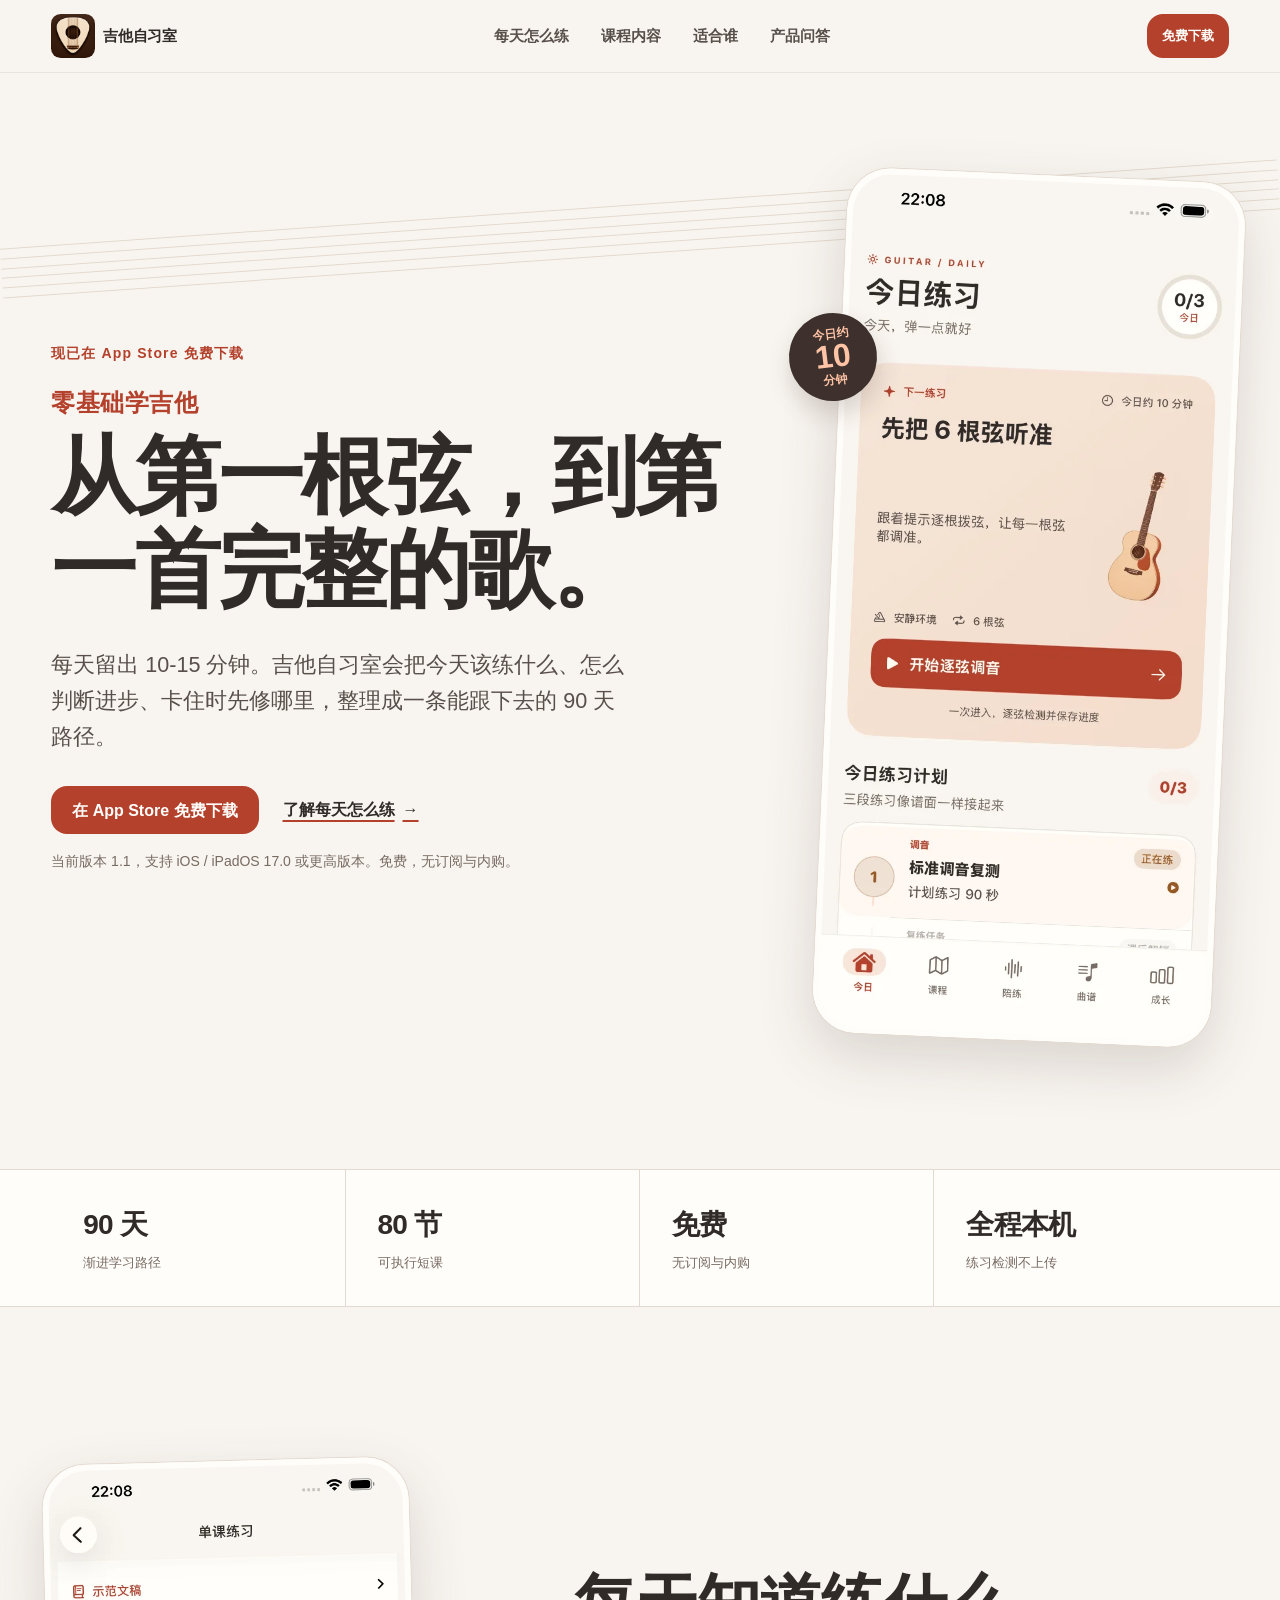
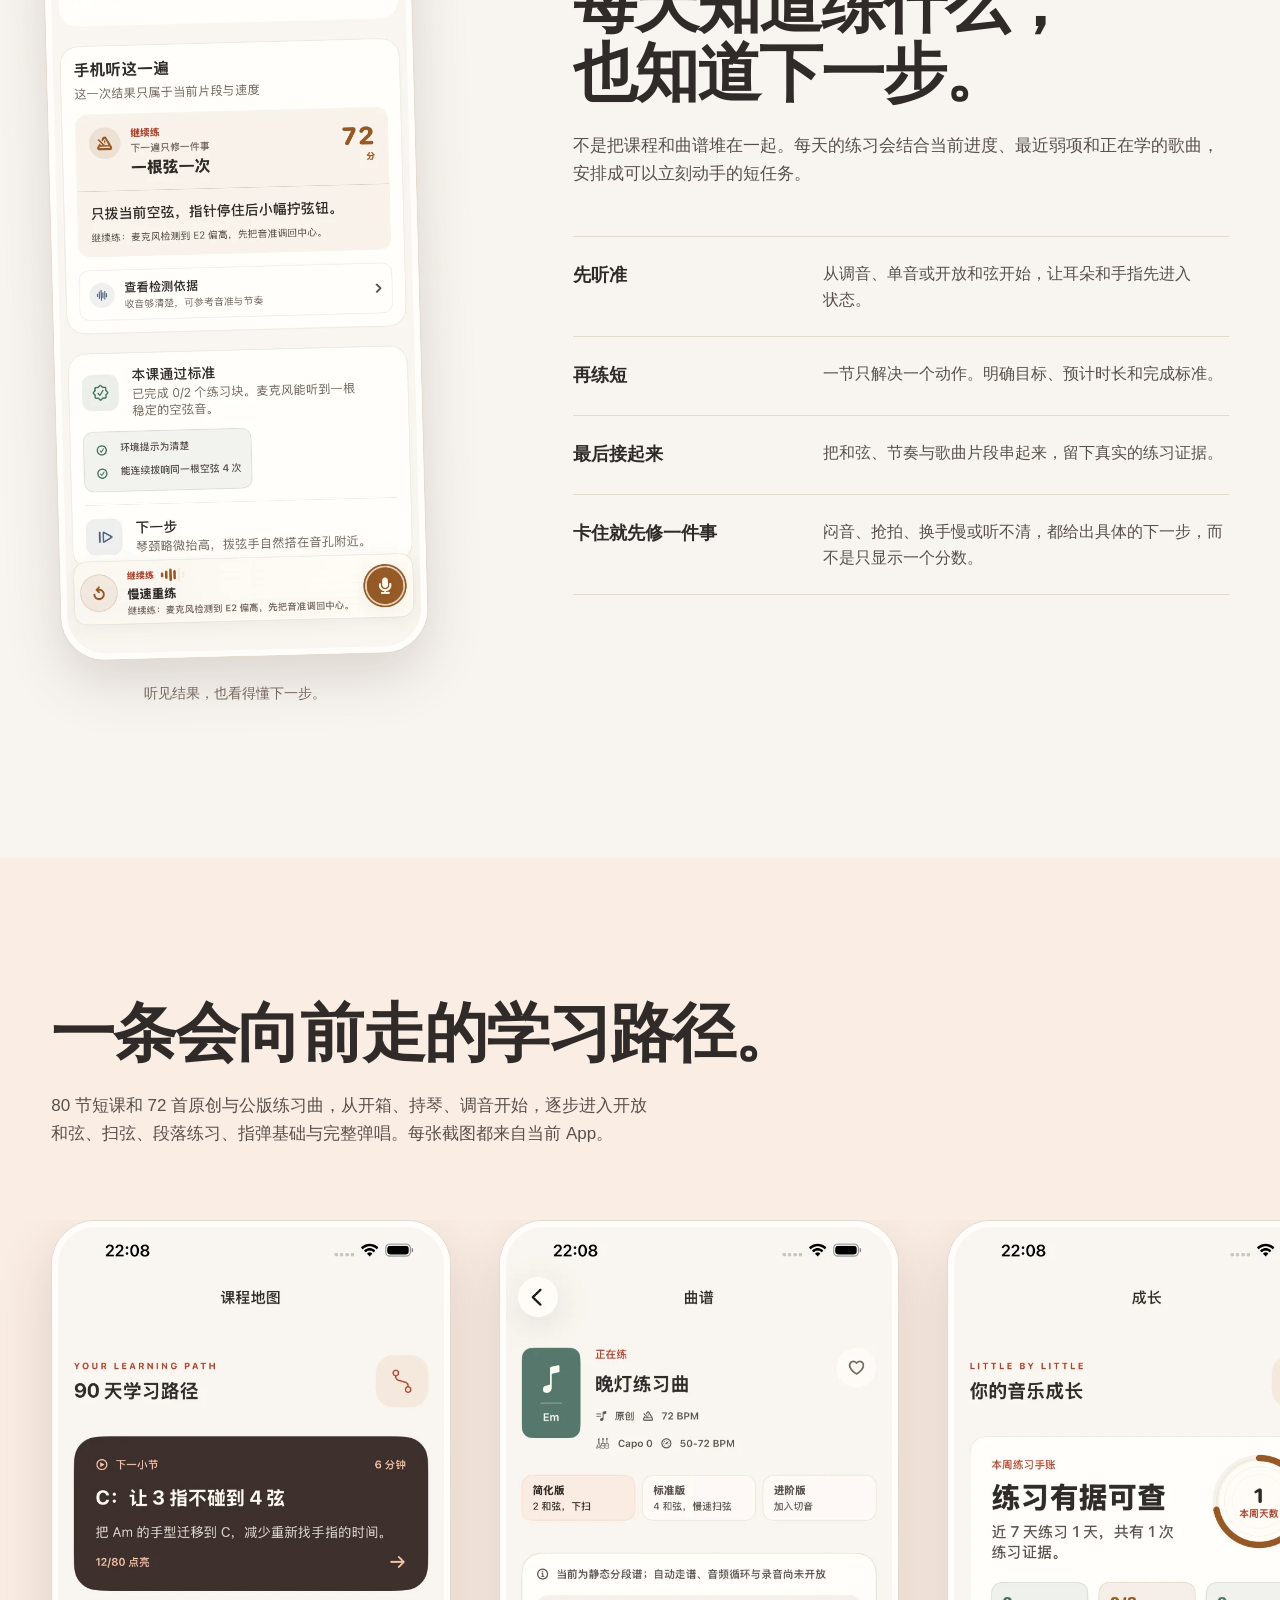
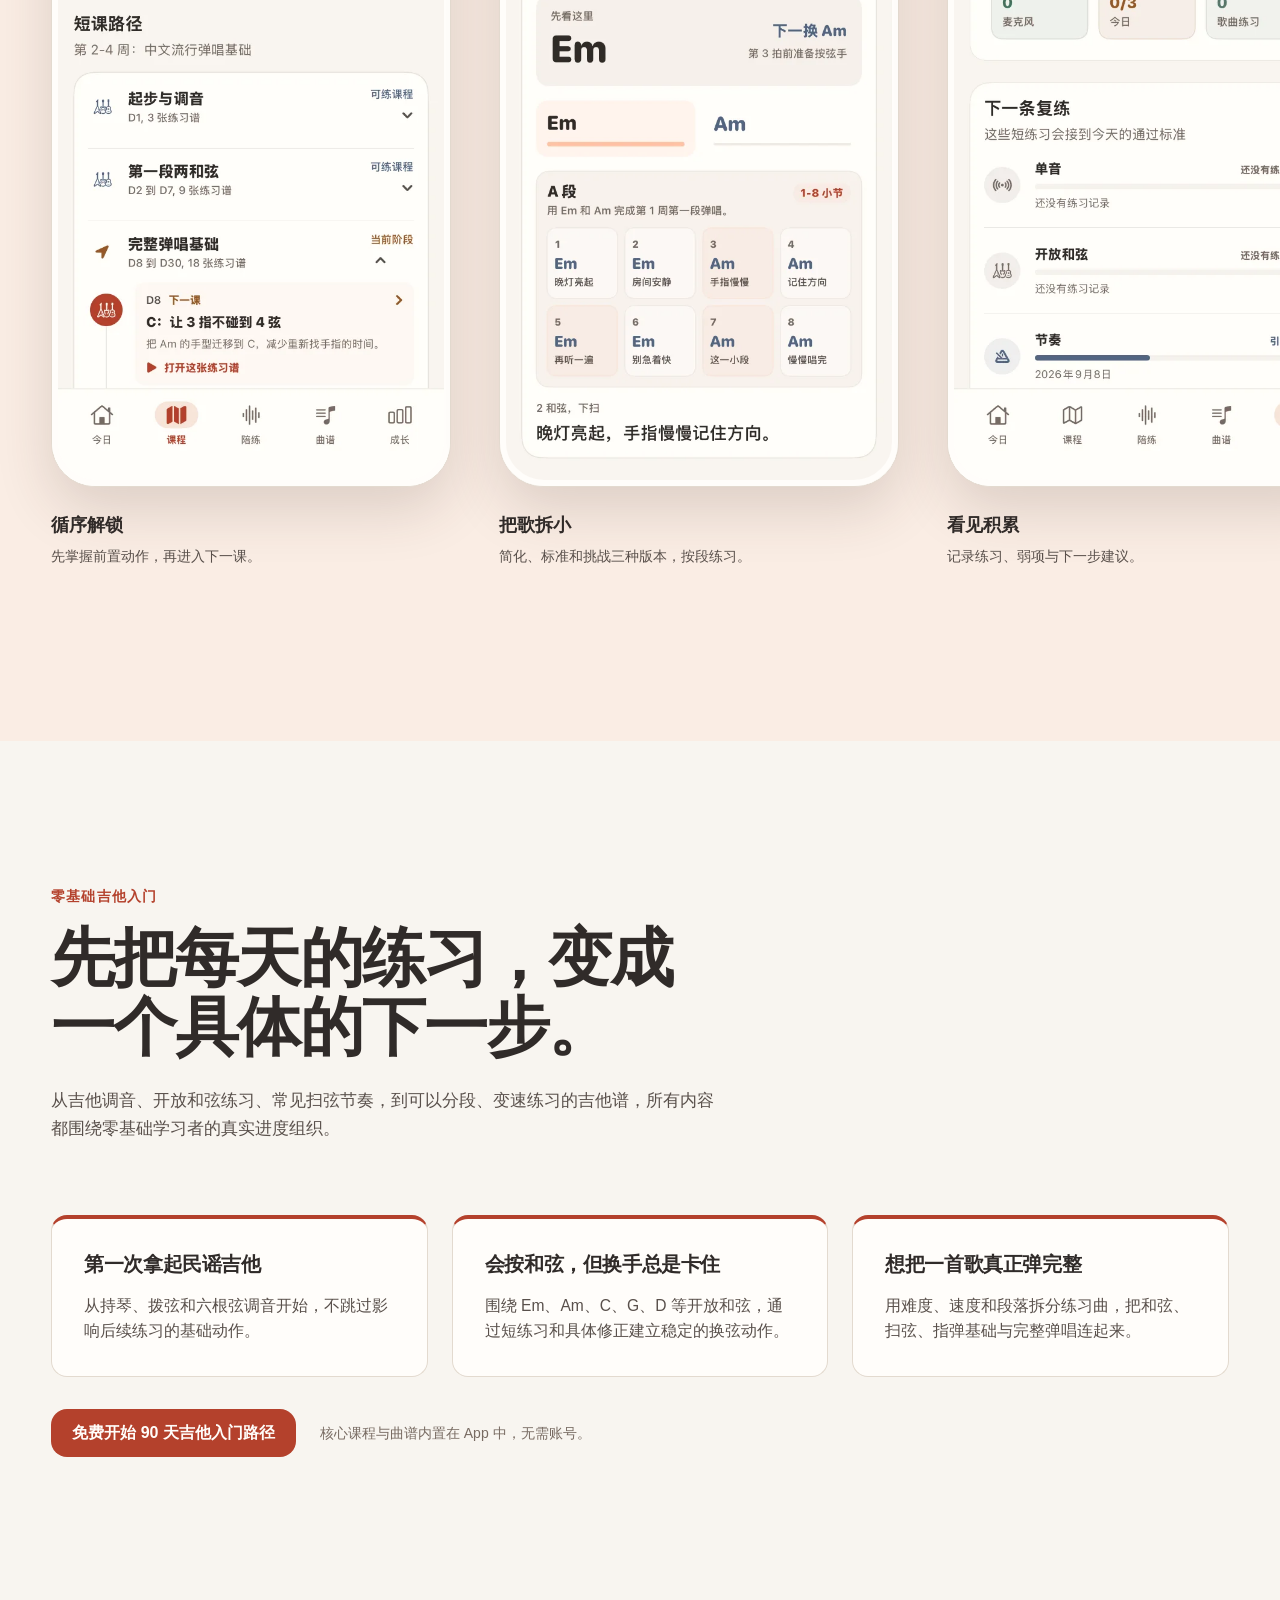
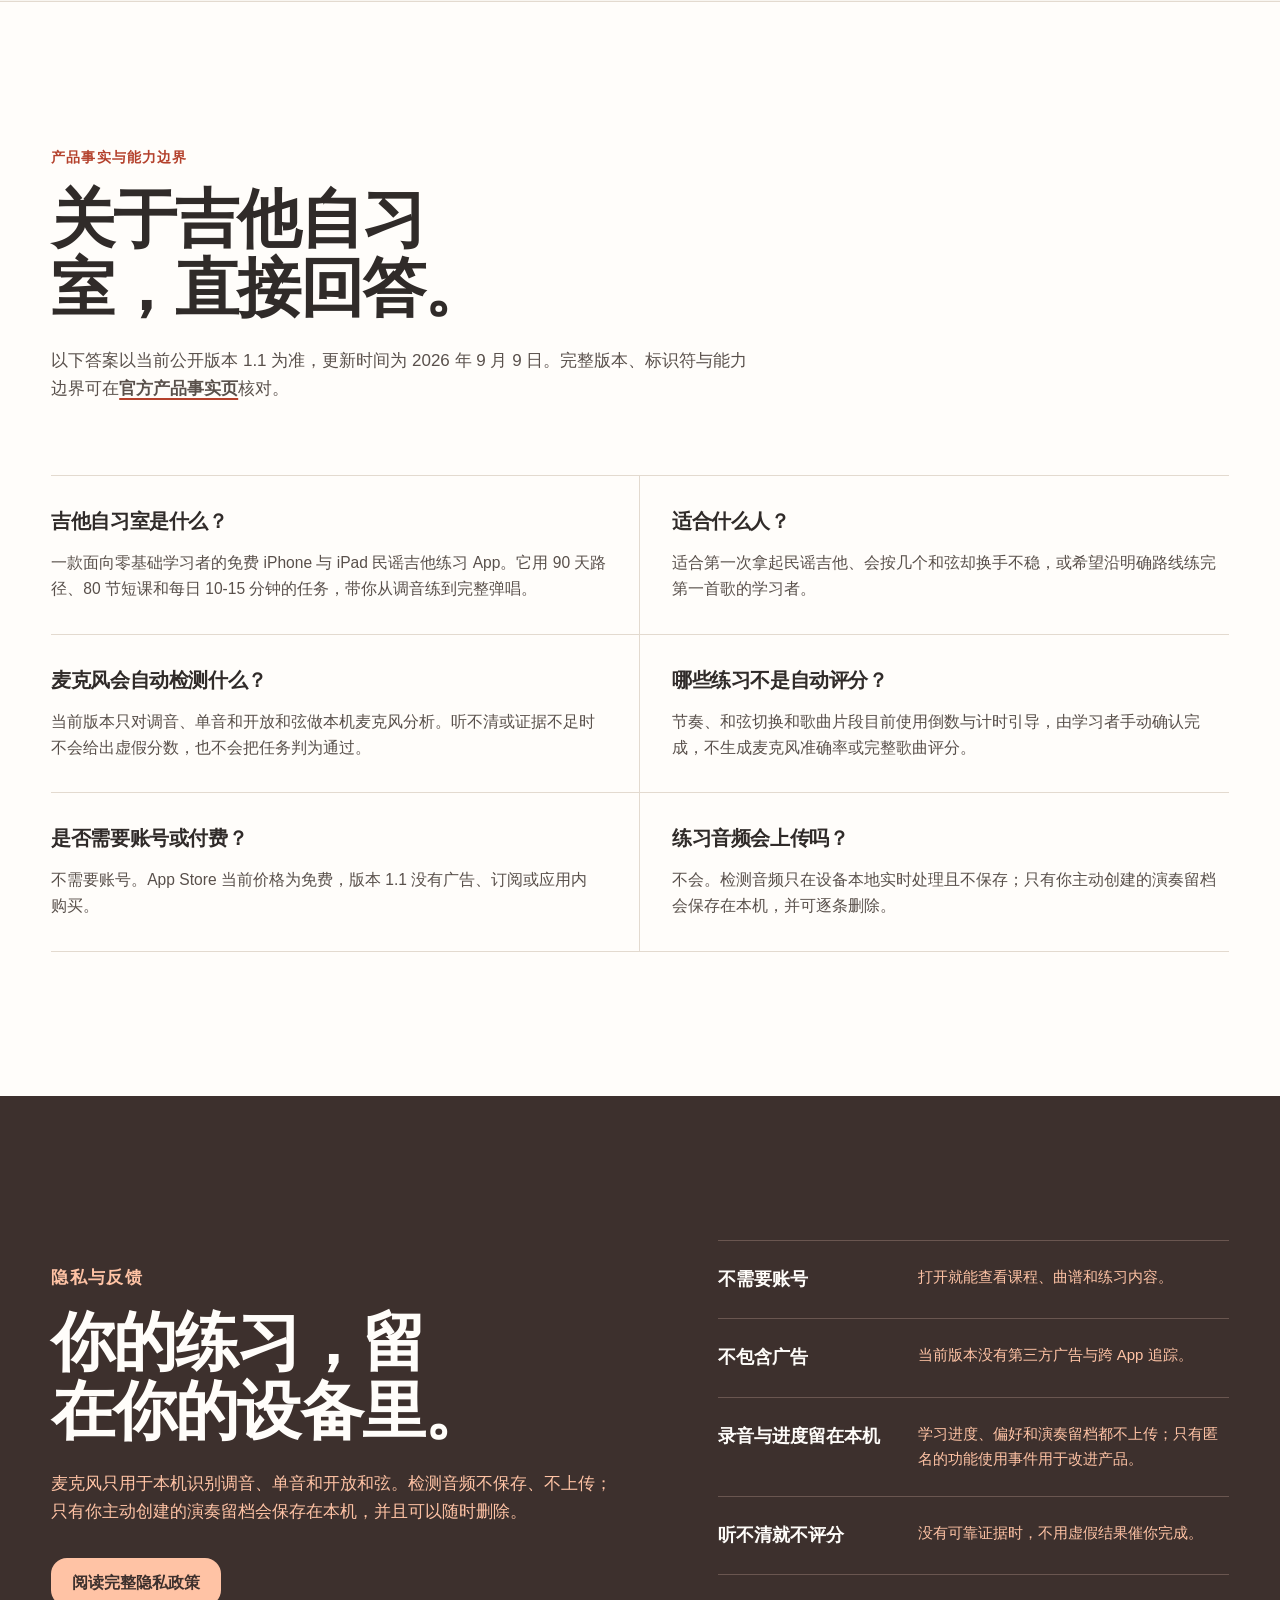
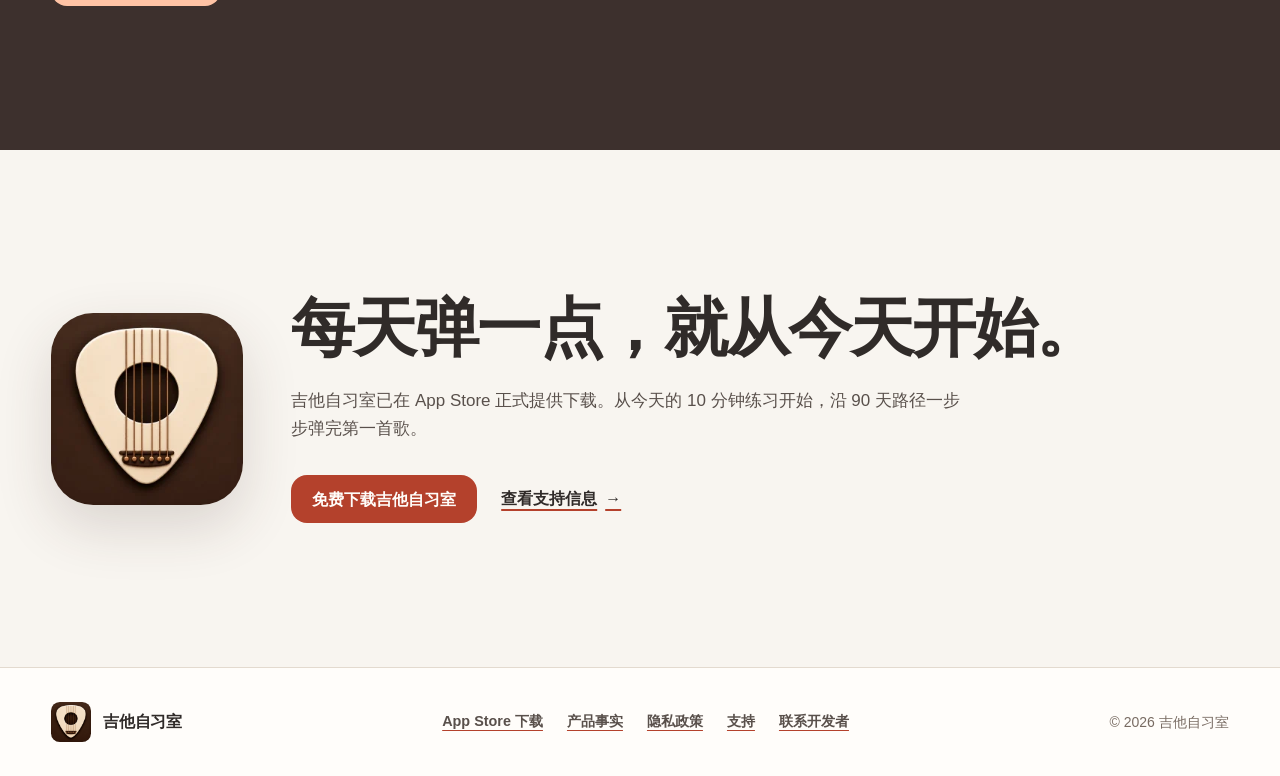
==== index.html @ c9a7f0b5 "Disclose Umeng anonymous analytics on the privacy page. Co-authored-by: Cursor <cursoragent@cursor.c" ====
<!doctype html>
<html lang="zh-Hans">
<head>
  <meta charset="utf-8">
  <meta name="viewport" content="width=device-width, initial-scale=1, viewport-fit=cover">
  <title>吉他自习室：零基础学吉他｜90 天民谣吉他入门 App</title>
  <meta name="description" content="吉他自习室是一款面向零基础学习者的 iPhone 与 iPad 民谣吉他练习 App。每天 10-15 分钟，沿 90 天路径学习调音、和弦、节奏、曲谱与完整歌曲。现已在 App Store 免费下载。">
  <meta name="robots" content="index, follow, max-image-preview:large, max-snippet:-1, max-video-preview:-1">
  <meta name="google-site-verification" content="8ZJPCPf4ZDXOyR88ShC7PA1WEXwOOsnh5gwaEaTg8Bg">
  <meta name="application-name" content="吉他自习室">
  <meta name="author" content="智超 卫">
  <meta name="apple-itunes-app" content="app-id=6788635183, app-argument=https://apps.apple.com/cn/app/id6788635183">
  <meta name="theme-color" content="#f8f5f0">
  <meta property="og:type" content="website">
  <meta property="og:locale" content="zh_CN">
  <meta property="og:site_name" content="吉他自习室">
  <meta property="og:title" content="吉他自习室：零基础学吉他｜90 天民谣吉他入门 App">
  <meta property="og:description" content="每天 10-15 分钟，沿 90 天路径学习调音、和弦、节奏与歌曲。现已在 App Store 免费下载，本机练习反馈不上传。">
  <meta property="og:url" content="https://weizhichao1027-collab.github.io/xianlian-legal/">
  <meta property="og:image" content="https://weizhichao1027-collab.github.io/xianlian-legal/assets/og-cover.png">
  <meta property="og:image:secure_url" content="https://weizhichao1027-collab.github.io/xianlian-legal/assets/og-cover.png">
  <meta property="og:image:type" content="image/png">
  <meta property="og:image:width" content="1200">
  <meta property="og:image:height" content="630">
  <meta property="og:image:alt" content="吉他自习室 App 的 90 天吉他入门路径与今日练习页面">
  <meta name="twitter:card" content="summary_large_image">
  <meta name="twitter:title" content="吉他自习室：零基础学吉他｜90 天民谣吉他入门 App">
  <meta name="twitter:description" content="每天 10-15 分钟，沿 90 天路径学习调音、和弦、节奏与歌曲。现已在 App Store 免费下载，本机练习反馈不上传。">
  <meta name="twitter:image" content="https://weizhichao1027-collab.github.io/xianlian-legal/assets/og-cover.png">
  <meta name="twitter:image:alt" content="吉他自习室 App 的 90 天吉他入门路径与今日练习页面">
  <link rel="canonical" href="https://weizhichao1027-collab.github.io/xianlian-legal/">
  <link rel="home" href="https://weizhichao1027-collab.github.io/xianlian-legal/">
  <link rel="help" href="https://weizhichao1027-collab.github.io/xianlian-legal/support.html">
  <link rel="author" href="https://apps.apple.com/cn/developer/id1891134548">
  <link rel="icon" href="./assets/app-icon.png" type="image/png" sizes="256x256">
  <link rel="apple-touch-icon" href="./assets/app-icon.png">
  <link rel="preload" href="./assets/today.webp" as="image" type="image/webp" fetchpriority="high">
  <link rel="stylesheet" href="./marketing.css">
  <script type="application/ld+json">
    {
      "@context": "https://schema.org",
      "@graph": [
        {
          "@type": "WebSite",
          "@id": "https://weizhichao1027-collab.github.io/xianlian-legal/#website",
          "url": "https://weizhichao1027-collab.github.io/xianlian-legal/",
          "name": "吉他自习室",
          "alternateName": "吉他自习室 App",
          "publisher": {
            "@id": "https://weizhichao1027-collab.github.io/xianlian-legal/#developer"
          },
          "inLanguage": "zh-Hans"
        },
        {
          "@type": "Person",
          "@id": "https://weizhichao1027-collab.github.io/xianlian-legal/#developer",
          "name": "智超 卫",
          "url": "https://apps.apple.com/cn/developer/id1891134548"
        },
        {
          "@type": "ImageObject",
          "@id": "https://weizhichao1027-collab.github.io/xianlian-legal/#primaryimage",
          "url": "https://weizhichao1027-collab.github.io/xianlian-legal/assets/og-cover.png",
          "contentUrl": "https://weizhichao1027-collab.github.io/xianlian-legal/assets/og-cover.png",
          "width": 1200,
          "height": 630,
          "caption": "吉他自习室的 90 天零基础吉他入门路径与今日练习页面",
          "creator": {
            "@id": "https://weizhichao1027-collab.github.io/xianlian-legal/#developer"
          }
        },
        {
          "@type": ["SoftwareApplication", "MobileApplication"],
          "@id": "https://weizhichao1027-collab.github.io/xianlian-legal/#app",
          "name": "吉他自习室：零基础学吉他",
          "alternateName": "吉他自习室 App",
          "description": "面向零基础学习者的 iPhone 与 iPad 民谣吉他练习 App，提供 90 天学习路径、80 节短课、72 首原创与公版练习曲，以及本机麦克风反馈。",
          "url": "https://weizhichao1027-collab.github.io/xianlian-legal/",
          "downloadUrl": "https://apps.apple.com/cn/app/id6788635183",
          "installUrl": "https://apps.apple.com/cn/app/id6788635183",
          "sameAs": "https://apps.apple.com/cn/app/id6788635183",
          "applicationCategory": "EducationalApplication",
          "operatingSystem": "iOS 17.0 or later; iPadOS 17.0 or later",
          "availableOnDevice": ["iPhone", "iPad"],
          "softwareRequirements": "需要 iOS 17.0 或 iPadOS 17.0 或更高版本",
          "permissions": "麦克风权限可选，仅用于本机调音、单音、开放和弦检测，以及用户主动开始的本机演奏留档",
          "softwareVersion": "1.1",
          "contentRating": "4+",
          "isAccessibleForFree": true,
          "audience": {
            "@type": "Audience",
            "audienceType": "零基础民谣吉他学习者"
          },
          "inLanguage": ["zh-Hans", "en", "es", "fr", "de", "ja", "ko", "pt-BR", "ru", "ar", "hi", "id", "it"],
          "author": {
            "@id": "https://weizhichao1027-collab.github.io/xianlian-legal/#developer"
          },
          "publisher": {
            "@id": "https://weizhichao1027-collab.github.io/xianlian-legal/#developer"
          },
          "softwareHelp": "https://weizhichao1027-collab.github.io/xianlian-legal/support.html",
          "releaseNotes": "版本 1.1 提供覆盖 D1-D90 的 80 节可执行课程、72 首原创与公版教学材料、间隔复习、能力证据和可删除的本机演奏留档。",
          "featureList": [
            "90 天民谣吉他学习路径",
            "80 节可执行短课",
            "72 首原创与公版教学曲",
            "调音、单音和开放和弦的本机麦克风反馈",
            "可删除的本机演奏留档",
            "无需账号、无广告、无订阅与内购"
          ],
          "screenshot": [
            "https://weizhichao1027-collab.github.io/xianlian-legal/assets/today.webp",
            "https://weizhichao1027-collab.github.io/xianlian-legal/assets/course.webp",
            "https://weizhichao1027-collab.github.io/xianlian-legal/assets/feedback.webp",
            "https://weizhichao1027-collab.github.io/xianlian-legal/assets/sheet-reader.webp",
            "https://weizhichao1027-collab.github.io/xianlian-legal/assets/growth.webp"
          ],
          "datePublished": "2026-07-23",
          "dateModified": "2026-09-09",
          "offers": {
            "@type": "Offer",
            "url": "https://apps.apple.com/cn/app/id6788635183",
            "price": 0,
            "priceCurrency": "CNY",
            "availability": "https://schema.org/InStock"
          },
          "image": {
            "@id": "https://weizhichao1027-collab.github.io/xianlian-legal/#primaryimage"
          },
          "mainEntityOfPage": {
            "@id": "https://weizhichao1027-collab.github.io/xianlian-legal/#webpage"
          },
          "potentialAction": {
            "@type": "DownloadAction",
            "target": "https://apps.apple.com/cn/app/id6788635183"
          }
        },
        {
          "@type": "WebPage",
          "@id": "https://weizhichao1027-collab.github.io/xianlian-legal/#webpage",
          "url": "https://weizhichao1027-collab.github.io/xianlian-legal/",
          "name": "吉他自习室：零基础学吉他｜90 天民谣吉他入门 App",
          "description": "吉他自习室是一款面向零基础学习者的 iPhone 与 iPad 民谣吉他练习 App。每天 10-15 分钟，沿 90 天路径学习调音、和弦、节奏、曲谱与完整歌曲。现已在 App Store 免费下载。",
          "isPartOf": {
            "@id": "https://weizhichao1027-collab.github.io/xianlian-legal/#website"
          },
          "mainEntity": {
            "@id": "https://weizhichao1027-collab.github.io/xianlian-legal/#app"
          },
          "publisher": {
            "@id": "https://weizhichao1027-collab.github.io/xianlian-legal/#developer"
          },
          "primaryImageOfPage": {
            "@id": "https://weizhichao1027-collab.github.io/xianlian-legal/#primaryimage"
          },
          "dateModified": "2026-09-09",
          "relatedLink": [
            "https://weizhichao1027-collab.github.io/xianlian-legal/about.html",
            "https://weizhichao1027-collab.github.io/xianlian-legal/support.html",
            "https://weizhichao1027-collab.github.io/xianlian-legal/privacy.html"
          ],
          "inLanguage": "zh-Hans"
        }
      ]
    }
  </script>
</head>
<body>
  <a class="skip-link" href="#main-content">跳到主要内容</a>

  <header class="site-header">
    <nav class="nav-shell" aria-label="主要导航">
      <a class="brand" href="#top" aria-label="返回吉他自习室首页">
        <img src="./assets/app-icon.png" width="44" height="44" alt="">
        <span>吉他自习室</span>
      </a>
      <div class="nav-links">
        <a href="#daily">每天怎么练</a>
        <a href="#path">课程内容</a>
        <a href="#fit">适合谁</a>
        <a href="#facts">产品问答</a>
      </div>
      <a class="nav-action" href="https://apps.apple.com/cn/app/id6788635183" aria-label="在 App Store 下载吉他自习室">免费下载</a>
    </nav>
  </header>

  <main id="main-content">
    <section class="hero" id="top" aria-labelledby="hero-title">
      <div class="string-lines" aria-hidden="true">
        <span></span><span></span><span></span><span></span><span></span><span></span>
      </div>

      <div class="hero-shell">
        <div class="hero-copy">
          <p class="eyebrow">现已在 App Store 免费下载</p>
          <h1 id="hero-title"><span class="hero-title-topic">零基础学吉他</span><span>从第一根弦，到第一首完整的歌。</span></h1>
          <p class="hero-lede">每天留出 10-15 分钟。吉他自习室会把今天该练什么、怎么判断进步、卡住时先修哪里，整理成一条能跟下去的 90 天路径。</p>
          <div class="hero-actions">
            <a class="button button-primary" href="https://apps.apple.com/cn/app/id6788635183">在 App Store 免费下载</a>
            <a class="text-link" href="#daily">了解每天怎么练</a>
          </div>
          <p class="availability">当前版本 1.1，支持 iOS / iPadOS 17.0 或更高版本。免费，无订阅与内购。</p>
        </div>

        <div class="hero-visual" role="group" aria-label="吉他自习室今日练习页面预览">
          <div class="phone-frame phone-frame-hero">
            <img src="./assets/today.webp" width="660" height="1434" fetchpriority="high" decoding="async" alt="吉他自习室今日练习页面，显示逐弦调音任务和三段练习计划">
          </div>
          <div class="practice-note" aria-hidden="true">
            <span>今日约</span>
            <strong>10</strong>
            <span>分钟</span>
          </div>
        </div>
      </div>
    </section>

    <section class="proof" aria-label="产品内容概览">
      <div class="proof-shell">
        <div class="proof-item"><strong>90 天</strong><span>渐进学习路径</span></div>
        <div class="proof-item"><strong>80 节</strong><span>可执行短课</span></div>
        <div class="proof-item"><strong>免费</strong><span>无订阅与内购</span></div>
        <div class="proof-item"><strong>全程本机</strong><span>练习检测不上传</span></div>
      </div>
    </section>

    <section class="daily section-shell" id="daily" aria-labelledby="daily-title">
      <div class="daily-copy">
        <h2 id="daily-title">每天知道练什么，也知道下一步。</h2>
        <p class="section-intro">不是把课程和曲谱堆在一起。每天的练习会结合当前进度、最近弱项和正在学的歌曲，安排成可以立刻动手的短任务。</p>

        <dl class="practice-rhythm">
          <div>
            <dt>先听准</dt>
            <dd>从调音、单音或开放和弦开始，让耳朵和手指先进入状态。</dd>
          </div>
          <div>
            <dt>再练短</dt>
            <dd>一节只解决一个动作。明确目标、预计时长和完成标准。</dd>
          </div>
          <div>
            <dt>最后接起来</dt>
            <dd>把和弦、节奏与歌曲片段串起来，留下真实的练习证据。</dd>
          </div>
          <div>
            <dt>卡住就先修一件事</dt>
            <dd>闷音、抢拍、换手慢或听不清，都给出具体的下一步，而不是只显示一个分数。</dd>
          </div>
        </dl>
      </div>

      <div class="daily-visual">
        <div class="phone-frame phone-frame-secondary">
          <img src="./assets/feedback.webp" width="660" height="1434" loading="lazy" decoding="async" alt="吉他自习室本机练习反馈页面，显示单弦练习结果、通过标准和下一步建议">
        </div>
        <p class="image-caption">听见结果，也看得懂下一步。</p>
      </div>
    </section>

    <section class="path" id="path" aria-labelledby="path-title">
      <div class="section-shell path-heading">
        <h2 id="path-title">一条会向前走的学习路径。</h2>
        <p>80 节短课和 72 首原创与公版练习曲，从开箱、持琴、调音开始，逐步进入开放和弦、扫弦、段落练习、指弹基础与完整弹唱。每张截图都来自当前 App。</p>
      </div>

      <p class="visually-hidden" id="screen-rail-help">使用左右方向键或水平滚动查看更多页面。</p>
      <div class="screen-rail" role="region" tabindex="0" aria-label="吉他自习室功能页面预览" aria-describedby="screen-rail-help">
        <figure class="screen-shot screen-shot-wide">
          <div class="phone-frame">
            <img src="./assets/course.webp" width="660" height="1434" loading="lazy" decoding="async" alt="90 天课程地图，展示当前阶段、下一节课和分阶段短课路径">
          </div>
          <figcaption><strong>循序解锁</strong><span>先掌握前置动作，再进入下一课。</span></figcaption>
        </figure>
        <figure class="screen-shot">
          <div class="phone-frame">
            <img src="./assets/sheet-reader.webp" width="660" height="1434" loading="lazy" decoding="async" alt="歌曲练习谱页面，展示难度选择、和弦提示和分段小节">
          </div>
          <figcaption><strong>把歌拆小</strong><span>简化、标准和挑战三种版本，按段练习。</span></figcaption>
        </figure>
        <figure class="screen-shot">
          <div class="phone-frame">
            <img src="./assets/growth.webp" width="660" height="1434" loading="lazy" decoding="async" alt="成长页面，展示练习记录、复习建议和真实能力证据">
          </div>
          <figcaption><strong>看见积累</strong><span>记录练习、弱项与下一步建议。</span></figcaption>
        </figure>
      </div>
    </section>

    <section class="fit section-shell" id="fit" aria-labelledby="fit-title">
      <div class="fit-heading">
        <p class="section-kicker">零基础吉他入门</p>
        <h2 id="fit-title">先把每天的练习，变成一个具体的下一步。</h2>
        <p>从吉他调音、开放和弦练习、常见扫弦节奏，到可以分段、变速练习的吉他谱，所有内容都围绕零基础学习者的真实进度组织。</p>
      </div>

      <div class="fit-grid">
        <article class="fit-card">
          <h3>第一次拿起民谣吉他</h3>
          <p>从持琴、拨弦和六根弦调音开始，不跳过影响后续练习的基础动作。</p>
        </article>
        <article class="fit-card">
          <h3>会按和弦，但换手总是卡住</h3>
          <p>围绕 Em、Am、C、G、D 等开放和弦，通过短练习和具体修正建立稳定的换弦动作。</p>
        </article>
        <article class="fit-card">
          <h3>想把一首歌真正弹完整</h3>
          <p>用难度、速度和段落拆分练习曲，把和弦、扫弦、指弹基础与完整弹唱连起来。</p>
        </article>
      </div>

      <div class="fit-action">
        <a class="button button-primary" href="https://apps.apple.com/cn/app/id6788635183">免费开始 90 天吉他入门路径</a>
        <span>核心课程与曲谱内置在 App 中，无需账号。</span>
      </div>
    </section>

    <section class="facts" id="facts" aria-labelledby="facts-title">
      <div class="section-shell">
        <div class="facts-heading">
          <p class="section-kicker">产品事实与能力边界</p>
          <h2 id="facts-title">关于吉他自习室，直接回答。</h2>
          <p>以下答案以当前公开版本 1.1 为准，更新时间为 2026 年 9 月 9 日。完整版本、标识符与能力边界可在<a href="./about.html">官方产品事实页</a>核对。</p>
        </div>

        <div class="answer-grid">
          <article class="answer-card">
            <h3>吉他自习室是什么？</h3>
            <p>一款面向零基础学习者的免费 iPhone 与 iPad 民谣吉他练习 App。它用 90 天路径、80 节短课和每日 10-15 分钟的任务，带你从调音练到完整弹唱。</p>
          </article>
          <article class="answer-card">
            <h3>适合什么人？</h3>
            <p>适合第一次拿起民谣吉他、会按几个和弦却换手不稳，或希望沿明确路线练完第一首歌的学习者。</p>
          </article>
          <article class="answer-card">
            <h3>麦克风会自动检测什么？</h3>
            <p>当前版本只对调音、单音和开放和弦做本机麦克风分析。听不清或证据不足时不会给出虚假分数，也不会把任务判为通过。</p>
          </article>
          <article class="answer-card">
            <h3>哪些练习不是自动评分？</h3>
            <p>节奏、和弦切换和歌曲片段目前使用倒数与计时引导，由学习者手动确认完成，不生成麦克风准确率或完整歌曲评分。</p>
          </article>
          <article class="answer-card">
            <h3>是否需要账号或付费？</h3>
            <p>不需要账号。App Store 当前价格为免费，版本 1.1 没有广告、订阅或应用内购买。</p>
          </article>
          <article class="answer-card">
            <h3>练习音频会上传吗？</h3>
            <p>不会。检测音频只在设备本地实时处理且不保存；只有你主动创建的演奏留档会保存在本机，并可逐条删除。</p>
          </article>
        </div>
      </div>
    </section>

    <section class="privacy" id="privacy" aria-labelledby="privacy-title">
      <div class="section-shell privacy-layout">
        <div>
          <p class="section-kicker section-kicker-dark">隐私与反馈</p>
          <h2 id="privacy-title">你的练习，留在你的设备里。</h2>
          <p>麦克风只用于本机识别调音、单音和开放和弦。检测音频不保存、不上传；只有你主动创建的演奏留档会保存在本机，并且可以随时删除。</p>
          <a class="button button-light" href="./privacy.html">阅读完整隐私政策</a>
        </div>

        <ul class="privacy-list">
          <li><strong>不需要账号</strong><span>打开就能查看课程、曲谱和练习内容。</span></li>
          <li><strong>不包含广告</strong><span>当前版本没有第三方广告与跨 App 追踪。</span></li>
          <li><strong>录音与进度留在本机</strong><span>学习进度、偏好和演奏留档都不上传；只有匿名的功能使用事件用于改进产品。</span></li>
          <li><strong>听不清就不评分</strong><span>没有可靠证据时，不用虚假结果催你完成。</span></li>
        </ul>
      </div>
    </section>

    <section class="closing section-shell" aria-labelledby="closing-title">
      <img class="closing-icon" src="./assets/app-icon.webp" width="256" height="256" alt="吉他自习室 App 图标，吉他拨片中间有六根琴弦">
      <div class="closing-copy">
        <h2 id="closing-title">每天弹一点，就从今天开始。</h2>
        <p>吉他自习室已在 App Store 正式提供下载。从今天的 10 分钟练习开始，沿 90 天路径一步步弹完第一首歌。</p>
        <div class="closing-actions">
          <a class="button button-primary" href="https://apps.apple.com/cn/app/id6788635183">免费下载吉他自习室</a>
          <a class="text-link" href="./support.html">查看支持信息</a>
        </div>
      </div>
    </section>
  </main>

  <footer class="site-footer">
    <div class="footer-shell">
      <a class="brand footer-brand" href="#top">
        <img src="./assets/app-icon.png" width="40" height="40" loading="lazy" alt="">
        <span>吉他自习室</span>
      </a>
      <p>给零基础学习者的一间日光练琴室。</p>
      <nav aria-label="页脚导航">
        <a href="https://apps.apple.com/cn/app/id6788635183">App Store 下载</a>
        <a href="./about.html">产品事实</a>
        <a href="./privacy.html">隐私政策</a>
        <a href="./support.html">支持</a>
        <a href="mailto:281916057@qq.com?subject=%E5%90%89%E4%BB%96%E8%87%AA%E4%B9%A0%E5%AE%A4%E5%92%A8%E8%AF%A2">联系开发者</a>
      </nav>
      <small>© 2026 吉他自习室</small>
    </div>
  </footer>
</body>
</html>
---- marketing.css ----
@layer reset, base, components, layout, responsive, utilities;

@layer reset {
  html {
    box-sizing: border-box;
    scroll-behavior: smooth;
  }

  *,
  *::before,
  *::after {
    box-sizing: inherit;
  }

  body,
  h1,
  h2,
  p,
  dl,
  dd,
  figure,
  ul {
    margin: 0;
  }

  ul {
    padding: 0;
    list-style: none;
  }

  img {
    display: block;
    max-width: 100%;
  }
}

@layer base {
  :root {
    color-scheme: light;
    --color-canvas: #f8f5f0;
    --color-sheet: #fffdfa;
    --color-ink: #302b29;
    --color-graphite: #59504b;
    --color-muted: #786b62;
    --color-accent: #b4412c;
    --color-accent-hover: #963522;
    --color-peach: #f4dccb;
    --color-peach-soft: #faede4;
    --color-stage: #3d302d;
    --color-stage-glow: #ffc3a5;
    --color-line: #e3dacf;
    --color-line-dark: #6a5650;
    --color-focus: #26628c;
    --color-header-scrim: rgba(248, 245, 240, 0.94);
    --shadow-phone: 0 22px 56px rgba(70, 46, 36, 0.16);
    --shadow-note: 0 12px 24px rgba(70, 46, 36, 0.18);
    --shadow-header: 0 1px 0 rgba(70, 46, 36, 0.08);
    --space-2xs: 0.25rem;
    --space-xs: 0.5rem;
    --space-sm: 0.75rem;
    --space-md: 1rem;
    --space-lg: 1.5rem;
    --space-xl: 2rem;
    --space-2xl: 3rem;
    --space-3xl: 4.5rem;
    --radius-small: 0.625rem;
    --radius-medium: 1rem;
    --radius-phone: 2.75rem;
    --page-gutter: clamp(1.25rem, 4vw, 3.5rem);
    --content-width: 76rem;
    --ease-out: cubic-bezier(0.16, 1, 0.3, 1);
    --duration-fast: 150ms;
    --duration-base: 220ms;
  }

  body {
    min-width: 20rem;
    overflow-x: hidden;
    background: var(--color-canvas);
    color: var(--color-ink);
    font-family: -apple-system, BlinkMacSystemFont, "PingFang SC", "Hiragino Sans GB", "Microsoft YaHei", sans-serif;
    font-size: 1rem;
    line-height: 1.65;
    -webkit-font-smoothing: antialiased;
    text-rendering: optimizeLegibility;
  }

  h1,
  h2,
  strong {
    font-weight: 800;
  }

  h1,
  h2 {
    line-height: 1.08;
    letter-spacing: -0.03em;
    text-wrap: balance;
  }

  h1 {
    font-size: clamp(3rem, 6.7vw, 6rem);
  }

  h2 {
    font-size: clamp(2.25rem, 6vw, 4rem);
  }

  p,
  dd,
  figcaption span {
    color: var(--color-graphite);
    text-wrap: pretty;
  }

  a {
    color: inherit;
  }

  :focus-visible {
    outline: 3px solid var(--color-focus);
    outline-offset: 4px;
    border-radius: var(--radius-small);
  }

  ::selection {
    background: var(--color-peach);
    color: var(--color-ink);
  }
}

@layer components {
  .skip-link {
    position: fixed;
    inset-block-start: var(--space-md);
    inset-inline-start: var(--space-md);
    z-index: 5;
    padding: var(--space-sm) var(--space-md);
    border-radius: var(--radius-small);
    background: var(--color-stage);
    color: var(--color-sheet);
    font-weight: 700;
    text-decoration: none;
    transform: translateY(-180%);
    transition: transform var(--duration-fast) var(--ease-out);
  }

  .skip-link:focus {
    transform: translateY(0);
  }

  .brand {
    min-height: 44px;
    display: inline-flex;
    align-items: center;
    gap: var(--space-sm);
    font-size: 1rem;
    font-weight: 800;
    letter-spacing: -0.02em;
    text-decoration: none;
  }

  .brand img {
    flex: 0 0 auto;
    border-radius: 22%;
  }

  .button,
  .nav-action {
    min-height: 48px;
    display: inline-flex;
    align-items: center;
    justify-content: center;
    padding-inline: 1.25rem;
    border: 1px solid transparent;
    border-radius: var(--radius-medium);
    font-weight: 750;
    line-height: 1.2;
    text-align: center;
    text-decoration: none;
    transition:
      transform var(--duration-fast) var(--ease-out),
      background-color var(--duration-base) ease,
      color var(--duration-base) ease;
  }

  .button:active,
  .nav-action:active {
    transform: scale(0.98);
  }

  .button-primary,
  .nav-action {
    background: var(--color-accent);
    color: var(--color-sheet);
  }

  .button-light {
    background: var(--color-stage-glow);
    color: var(--color-stage);
  }

  .text-link {
    min-height: 44px;
    display: inline-flex;
    align-items: center;
    font-weight: 750;
    text-decoration-color: var(--color-accent);
    text-decoration-thickness: 2px;
    text-underline-offset: 0.3em;
  }

  .text-link::after {
    content: "→";
    margin-inline-start: var(--space-xs);
    transition: transform var(--duration-fast) var(--ease-out);
  }

  .phone-frame {
    position: relative;
    overflow: hidden;
    border: 1px solid var(--color-line);
    border-radius: var(--radius-phone);
    background: var(--color-sheet);
    box-shadow: var(--shadow-phone);
  }

  .phone-frame::after {
    content: "";
    position: absolute;
    inset: 0;
    border: 0.4rem solid var(--color-sheet);
    border-radius: inherit;
    pointer-events: none;
  }

  .phone-frame img {
    width: 100%;
    height: auto;
  }

  .section-kicker,
  .eyebrow {
    color: var(--color-accent);
    font-size: 0.875rem;
    font-weight: 800;
    letter-spacing: 0.08em;
  }
}

@layer layout {
  .site-header {
    position: sticky;
    inset-block-start: 0;
    z-index: 4;
    background: var(--color-header-scrim);
    box-shadow: var(--shadow-header);
    backdrop-filter: blur(14px);
  }

  .nav-shell,
  .section-shell,
  .footer-shell,
  .proof-shell {
    width: min(100% - (2 * var(--page-gutter)), var(--content-width));
    margin-inline: auto;
  }

  .nav-shell {
    min-height: 4.5rem;
    display: flex;
    align-items: center;
    justify-content: space-between;
    gap: var(--space-md);
    padding-block: var(--space-xs);
  }

  .nav-shell .brand {
    gap: var(--space-xs);
    font-size: 0.9375rem;
  }

  .nav-links {
    display: none;
    align-items: center;
    gap: var(--space-xl);
  }

  .nav-links a {
    min-height: 44px;
    display: inline-flex;
    align-items: center;
    color: var(--color-graphite);
    font-size: 0.9375rem;
    font-weight: 650;
    text-decoration: none;
    transition: color var(--duration-base) ease;
  }

  .nav-action {
    min-height: 44px;
    padding-inline: 0.875rem;
    font-size: 0.8125rem;
  }

  .hero {
    position: relative;
    isolation: isolate;
    overflow: hidden;
    padding-block: clamp(3rem, 8vw, 7rem) clamp(4rem, 10vw, 8rem);
  }

  .hero-shell {
    width: min(100% - (2 * var(--page-gutter)), var(--content-width));
    margin-inline: auto;
    display: grid;
    gap: var(--space-3xl);
    align-items: center;
  }

  .hero-copy,
  .hero-visual,
  .daily-copy,
  .daily-visual {
    min-width: 0;
  }

  .eyebrow {
    margin-block-end: var(--space-lg);
  }

  .hero-lede {
    max-width: 38rem;
    margin-block-start: var(--space-xl);
    font-size: clamp(1.125rem, 2vw, 1.35rem);
  }

  .hero h1 {
    display: grid;
    gap: var(--space-sm);
  }

  .hero-title-topic {
    color: var(--color-accent);
    font-size: clamp(1.125rem, 2vw, 1.5rem);
    line-height: 1.2;
    letter-spacing: 0.02em;
  }

  .hero-actions,
  .closing-actions {
    display: flex;
    flex-wrap: wrap;
    align-items: center;
    gap: var(--space-sm) var(--space-lg);
    margin-block-start: var(--space-xl);
  }

  .availability {
    margin-block-start: var(--space-md);
    color: var(--color-muted);
    font-size: 0.875rem;
  }

  .hero-visual {
    position: relative;
    width: min(100%, 25rem);
    justify-self: center;
  }

  .phone-frame-hero {
    transform: rotate(2.5deg);
  }

  .practice-note {
    position: absolute;
    inset-block-start: 16%;
    inset-inline-start: -0.75rem;
    width: 5.5rem;
    aspect-ratio: 1;
    display: grid;
    place-content: center;
    justify-items: center;
    border-radius: 50%;
    background: var(--color-stage);
    color: var(--color-stage-glow);
    box-shadow: var(--shadow-note);
    line-height: 1.05;
    transform: rotate(-7deg);
  }

  .practice-note span {
    color: inherit;
    font-size: 0.75rem;
    font-weight: 700;
  }

  .practice-note strong {
    font-size: 2rem;
    font-variant-numeric: tabular-nums;
  }

  .string-lines {
    position: absolute;
    inset-block-start: 12%;
    inset-inline: 0;
    z-index: -1;
    display: grid;
    gap: 0.55rem;
    transform: rotate(-4deg);
    pointer-events: none;
  }

  .string-lines span {
    display: block;
    width: 100%;
    height: 1px;
    background: var(--color-line);
  }

  .proof {
    border-block: 1px solid var(--color-line);
    background: var(--color-sheet);
  }

  .proof-shell {
    display: grid;
    grid-template-columns: repeat(2, minmax(0, 1fr));
  }

  .proof-item {
    min-width: 0;
    display: flex;
    flex-direction: column;
    gap: var(--space-2xs);
    padding: var(--space-lg) var(--space-md);
  }

  .proof-item:nth-child(odd) {
    border-inline-end: 1px solid var(--color-line);
  }

  .proof-item:nth-child(-n + 2) {
    border-block-end: 1px solid var(--color-line);
  }

  .proof-item strong {
    font-size: clamp(1.25rem, 5vw, 1.75rem);
    letter-spacing: -0.03em;
  }

  .proof-item span {
    color: var(--color-muted);
    font-size: 0.8125rem;
  }

  .daily {
    display: grid;
    gap: var(--space-3xl);
    align-items: center;
    padding-block: clamp(5rem, 12vw, 10rem);
  }

  #daily,
  #path,
  #fit,
  #facts,
  #privacy {
    scroll-margin-top: 5.5rem;
  }

  .daily-visual {
    width: min(100%, 23rem);
    justify-self: center;
  }

  .phone-frame-secondary {
    transform: rotate(-1.5deg);
  }

  .image-caption {
    margin-block-start: var(--space-lg);
    color: var(--color-muted);
    font-size: 0.875rem;
    text-align: center;
  }

  .section-intro,
  .path-heading > p:last-child,
  .fit-heading > p:last-child,
  .privacy-layout > div > p,
  .closing-copy > p {
    max-width: 42rem;
    margin-block-start: var(--space-lg);
    font-size: 1.0625rem;
  }

  .practice-rhythm {
    margin-block-start: var(--space-2xl);
    border-block-start: 1px solid var(--color-line);
  }

  .practice-rhythm > div {
    display: grid;
    gap: var(--space-xs);
    padding-block: var(--space-lg);
    border-block-end: 1px solid var(--color-line);
  }

  .practice-rhythm dt {
    font-size: 1.125rem;
    font-weight: 800;
  }

  .practice-rhythm dd {
    font-size: 0.975rem;
  }

  .path {
    overflow: hidden;
    padding-block: clamp(5rem, 11vw, 9rem);
    background: var(--color-peach-soft);
  }

  .path-heading > p:last-child {
    max-width: 38rem;
  }

  .screen-rail {
    width: min(100%, 90rem);
    margin-inline: auto;
    display: grid;
    grid-auto-flow: column;
    grid-auto-columns: minmax(17.5rem, 78vw);
    gap: var(--space-lg);
    overflow-x: auto;
    overscroll-behavior-inline: contain;
    scroll-snap-type: inline mandatory;
    scrollbar-width: thin;
    scrollbar-color: var(--color-accent) transparent;
    margin-block-start: var(--space-3xl);
    padding: 0 var(--page-gutter) var(--space-xl);
  }

  .screen-rail:focus-visible {
    outline-offset: -4px;
  }

  .screen-shot {
    min-width: 0;
    scroll-snap-align: center;
  }

  .screen-shot .phone-frame {
    width: 100%;
  }

  .screen-shot figcaption {
    display: grid;
    gap: var(--space-2xs);
    margin-block-start: var(--space-lg);
  }

  .screen-shot figcaption strong {
    font-size: 1.125rem;
  }

  .screen-shot figcaption span {
    font-size: 0.9rem;
  }

  .fit {
    padding-block: clamp(5rem, 12vw, 9rem);
  }

  .fit-heading {
    max-width: 48rem;
  }

  .fit-heading .section-kicker {
    margin-block-end: var(--space-md);
  }

  .fit-grid {
    display: grid;
    gap: var(--space-lg);
    margin-block-start: var(--space-3xl);
  }

  .fit-card {
    padding: var(--space-xl);
    border: 1px solid var(--color-line);
    border-block-start: 0.25rem solid var(--color-accent);
    border-radius: var(--radius-medium);
    background: var(--color-sheet);
  }

  .fit-card h3 {
    margin: 0;
    font-size: 1.25rem;
    line-height: 1.3;
    letter-spacing: -0.02em;
    text-wrap: balance;
  }

  .fit-card p {
    margin-block-start: var(--space-md);
    font-size: 0.975rem;
  }

  .fit-action {
    display: flex;
    flex-wrap: wrap;
    align-items: center;
    gap: var(--space-sm) var(--space-lg);
    margin-block-start: var(--space-xl);
  }

  .fit-action span {
    max-width: 28rem;
    color: var(--color-muted);
    font-size: 0.875rem;
  }

  .facts {
    padding-block: clamp(5rem, 12vw, 9rem);
    border-block-start: 1px solid var(--color-line);
    background: var(--color-sheet);
  }

  .facts-heading {
    max-width: 50rem;
  }

  .facts-heading .section-kicker {
    margin-block-end: var(--space-md);
  }

  .facts-heading > p:last-child {
    max-width: 44rem;
    margin-block-start: var(--space-lg);
    font-size: 1.0625rem;
  }

  .facts-heading a {
    font-weight: 700;
    text-decoration-color: var(--color-accent);
    text-decoration-thickness: 2px;
    text-underline-offset: 0.25em;
  }

  .answer-grid {
    display: grid;
    gap: 0;
    margin-block-start: var(--space-3xl);
    border-block-start: 1px solid var(--color-line);
  }

  .answer-card {
    padding-block: var(--space-xl);
    border-block-end: 1px solid var(--color-line);
  }

  .answer-card h3 {
    margin: 0;
    font-size: 1.25rem;
    line-height: 1.3;
    letter-spacing: -0.02em;
    text-wrap: balance;
  }

  .answer-card p {
    margin-block-start: var(--space-md);
    font-size: 0.975rem;
  }

  .privacy {
    background: var(--color-stage);
    color: var(--color-sheet);
  }

  .privacy-layout {
    display: grid;
    gap: var(--space-3xl);
    padding-block: clamp(5rem, 12vw, 9rem);
  }

  .privacy-layout h2 {
    color: var(--color-sheet);
  }

  .section-kicker-dark {
    margin-block-end: var(--space-md);
    color: var(--color-stage-glow);
  }

  .privacy-layout > div > p {
    color: var(--color-stage-glow);
  }

  .privacy-layout .button {
    margin-block-start: var(--space-xl);
  }

  .privacy :focus-visible {
    outline-color: var(--color-stage-glow);
  }

  .privacy-list {
    border-block-start: 1px solid var(--color-line-dark);
  }

  .privacy-list li {
    display: grid;
    gap: var(--space-xs);
    padding-block: var(--space-lg);
    border-block-end: 1px solid var(--color-line-dark);
  }

  .privacy-list strong {
    color: var(--color-sheet);
    font-size: 1.125rem;
  }

  .privacy-list span {
    color: var(--color-stage-glow);
    font-size: 0.9375rem;
  }

  .closing {
    display: grid;
    gap: var(--space-xl);
    align-items: center;
    padding-block: clamp(5rem, 12vw, 9rem);
  }

  .closing-icon {
    width: clamp(7rem, 26vw, 12rem);
    height: auto;
    border-radius: 22%;
    box-shadow: var(--shadow-phone);
  }

  .site-footer {
    border-block-start: 1px solid var(--color-line);
    background: var(--color-sheet);
  }

  .footer-shell {
    display: grid;
    gap: var(--space-lg);
    padding-block: var(--space-xl) max(var(--space-xl), env(safe-area-inset-bottom));
  }

  .footer-shell > p,
  .footer-shell small {
    color: var(--color-muted);
    font-size: 0.875rem;
  }

  .footer-shell nav {
    display: flex;
    flex-wrap: wrap;
    gap: var(--space-xs) var(--space-lg);
  }

  .footer-shell nav a {
    min-height: 44px;
    display: inline-flex;
    align-items: center;
    color: var(--color-graphite);
    font-size: 0.9rem;
    font-weight: 650;
    text-decoration-color: var(--color-accent);
    text-underline-offset: 0.25em;
  }
}

@layer responsive {
  @media (min-width: 34rem) {
    .practice-rhythm > div,
    .privacy-list li {
      grid-template-columns: minmax(8rem, 0.7fr) minmax(0, 1.3fr);
      gap: var(--space-xl);
    }

    .closing {
      grid-template-columns: auto minmax(0, 1fr);
      gap: var(--space-2xl);
    }
  }

  @media (min-width: 48rem) {
    .nav-links {
      display: flex;
    }

    .hero-shell {
      grid-template-columns: minmax(0, 1.25fr) minmax(17rem, 0.75fr);
      gap: clamp(2rem, 5vw, 5rem);
    }

    .hero-visual {
      justify-self: end;
    }

    .proof-shell {
      grid-template-columns: repeat(4, minmax(0, 1fr));
    }

    .proof-item {
      padding: var(--space-xl) clamp(1rem, 3vw, 2rem);
    }

    .proof-item:nth-child(n) {
      border-block-end: 0;
      border-inline-end: 1px solid var(--color-line);
    }

    .proof-item:last-child {
      border-inline-end: 0;
    }

    .daily {
      grid-template-columns: minmax(17rem, 0.78fr) minmax(0, 1.22fr);
      gap: clamp(3rem, 8vw, 8rem);
    }

    .daily-copy {
      grid-column: 2;
      grid-row: 1;
    }

    .daily-visual {
      grid-column: 1;
      grid-row: 1;
      justify-self: start;
    }

    .screen-rail {
      grid-auto-columns: 23rem;
      padding-inline: max(var(--page-gutter), calc((100vw - var(--content-width)) / 2));
    }

    .fit-grid {
      grid-template-columns: repeat(3, minmax(0, 1fr));
    }

    .answer-grid {
      grid-template-columns: repeat(2, minmax(0, 1fr));
    }

    .answer-card {
      padding: var(--space-xl);
    }

    .answer-card:nth-child(odd) {
      padding-inline-start: 0;
      border-inline-end: 1px solid var(--color-line);
    }

    .answer-card:nth-child(even) {
      padding-inline-end: 0;
    }

    .privacy-layout {
      grid-template-columns: minmax(0, 1.05fr) minmax(19rem, 0.95fr);
      gap: clamp(3rem, 8vw, 8rem);
    }

    .footer-shell {
      grid-template-columns: auto minmax(0, 1fr) auto;
      align-items: center;
    }

    .footer-shell > p {
      display: none;
    }

    .footer-shell nav {
      justify-content: center;
    }

    .footer-shell small {
      justify-self: end;
    }
  }

  @media (min-width: 72rem) {
    .hero {
      min-height: calc(100dvh - 4.5rem);
      display: grid;
      align-items: center;
    }

    .hero-visual {
      width: 25rem;
    }

    .practice-note {
      inset-inline-start: -2.5rem;
    }

    .screen-rail {
      grid-auto-columns: 25rem;
      gap: var(--space-2xl);
    }
  }

  @media (min-width: 72rem) and (max-height: 52rem) {
    .hero {
      padding-block: 2.5rem;
    }

    .hero h1 {
      font-size: clamp(4.5rem, 6.5vw, 5.5rem);
    }

    .hero .eyebrow {
      margin-block-end: var(--space-md);
    }

    .hero-lede,
    .hero-actions {
      margin-block-start: 1.25rem;
    }

    .hero-visual {
      width: 17rem;
    }
  }

  @media (hover: hover) and (pointer: fine) {
    .button:hover,
    .nav-action:hover {
      transform: translateY(-2px);
    }

    .button-primary:hover,
    .nav-action:hover {
      background: var(--color-accent-hover);
    }

    .button-light:hover {
      background: var(--color-sheet);
    }

    .nav-links a:hover {
      color: var(--color-accent);
    }

    .text-link:hover::after {
      transform: translateX(0.25rem);
    }
  }

  @media (prefers-reduced-motion: reduce) {
    html {
      scroll-behavior: auto;
    }

    *,
    *::before,
    *::after {
      animation-duration: 0.01ms !important;
      animation-iteration-count: 1 !important;
      transition-duration: 0.01ms !important;
    }

    .phone-frame-hero,
    .phone-frame-secondary,
    .practice-note,
    .string-lines {
      transform: none;
    }
  }
}

@layer utilities {
  .visually-hidden {
    position: absolute;
    width: 1px;
    height: 1px;
    padding: 0;
    margin: -1px;
    overflow: hidden;
    clip: rect(0 0 0 0);
    white-space: nowrap;
    border: 0;
  }

  @supports not (backdrop-filter: blur(1px)) {
    .site-header {
      background: var(--color-canvas);
    }
  }

  @media print {
    .site-header,
    .hero-actions,
    .closing-actions,
    .site-footer,
    .string-lines,
    .practice-note {
      display: none;
    }

    body,
    .path,
    .privacy {
      background: var(--color-sheet);
      color: var(--color-ink);
    }

    .privacy-layout h2,
    .privacy-layout > div > p,
    .privacy-list strong,
    .privacy-list span {
      color: var(--color-ink);
    }
  }
}
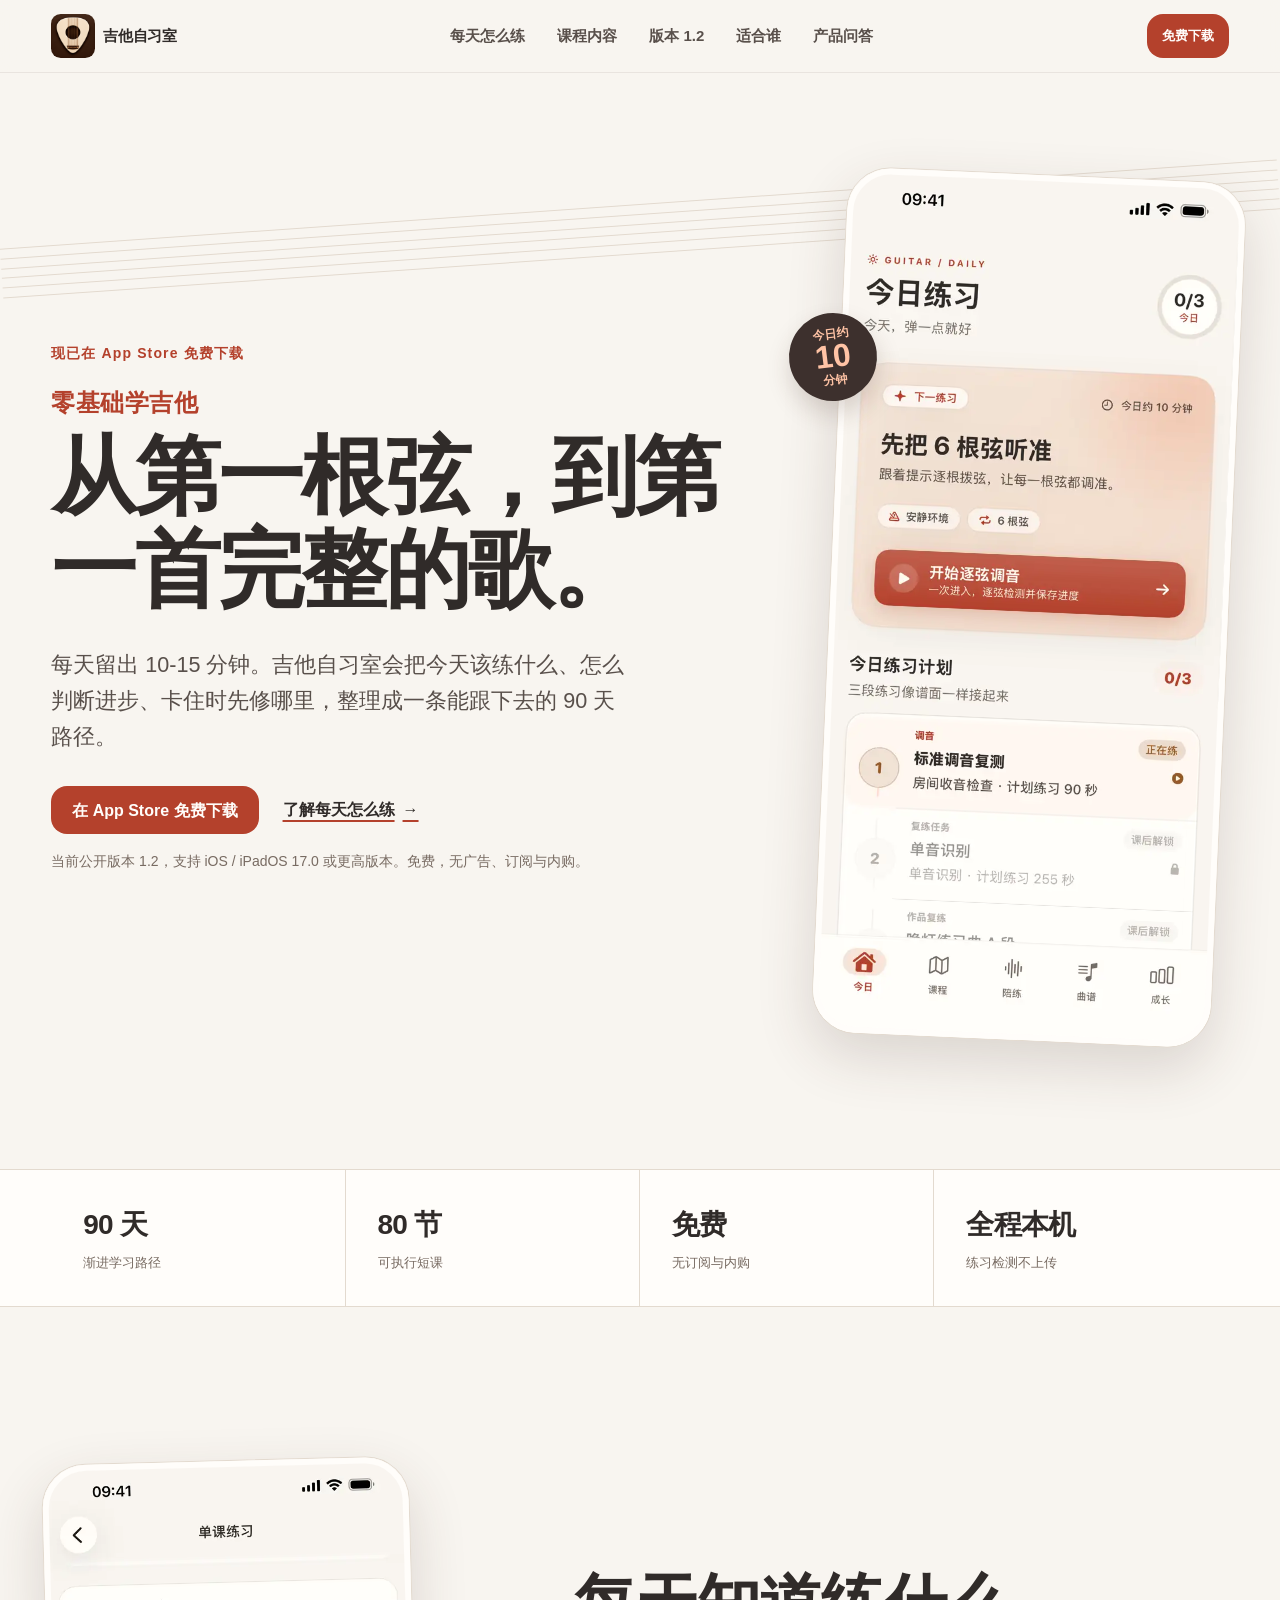
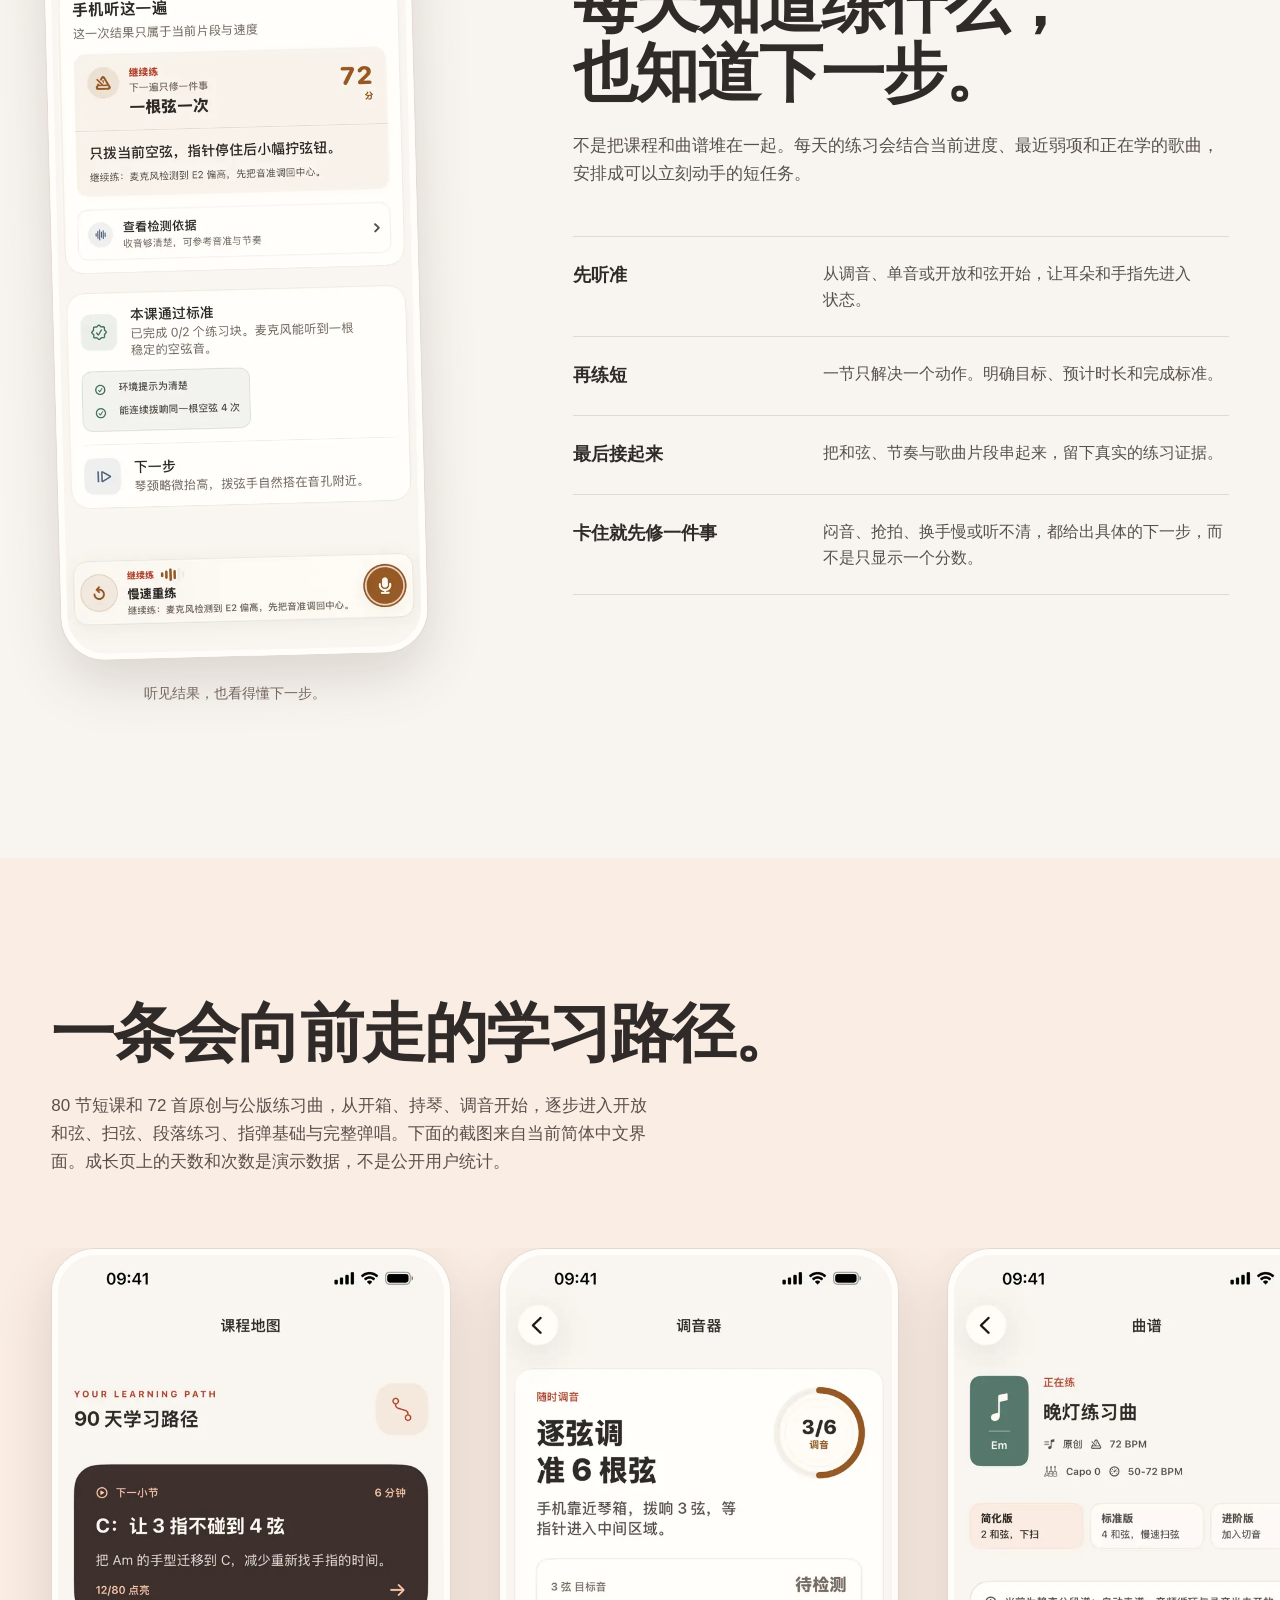
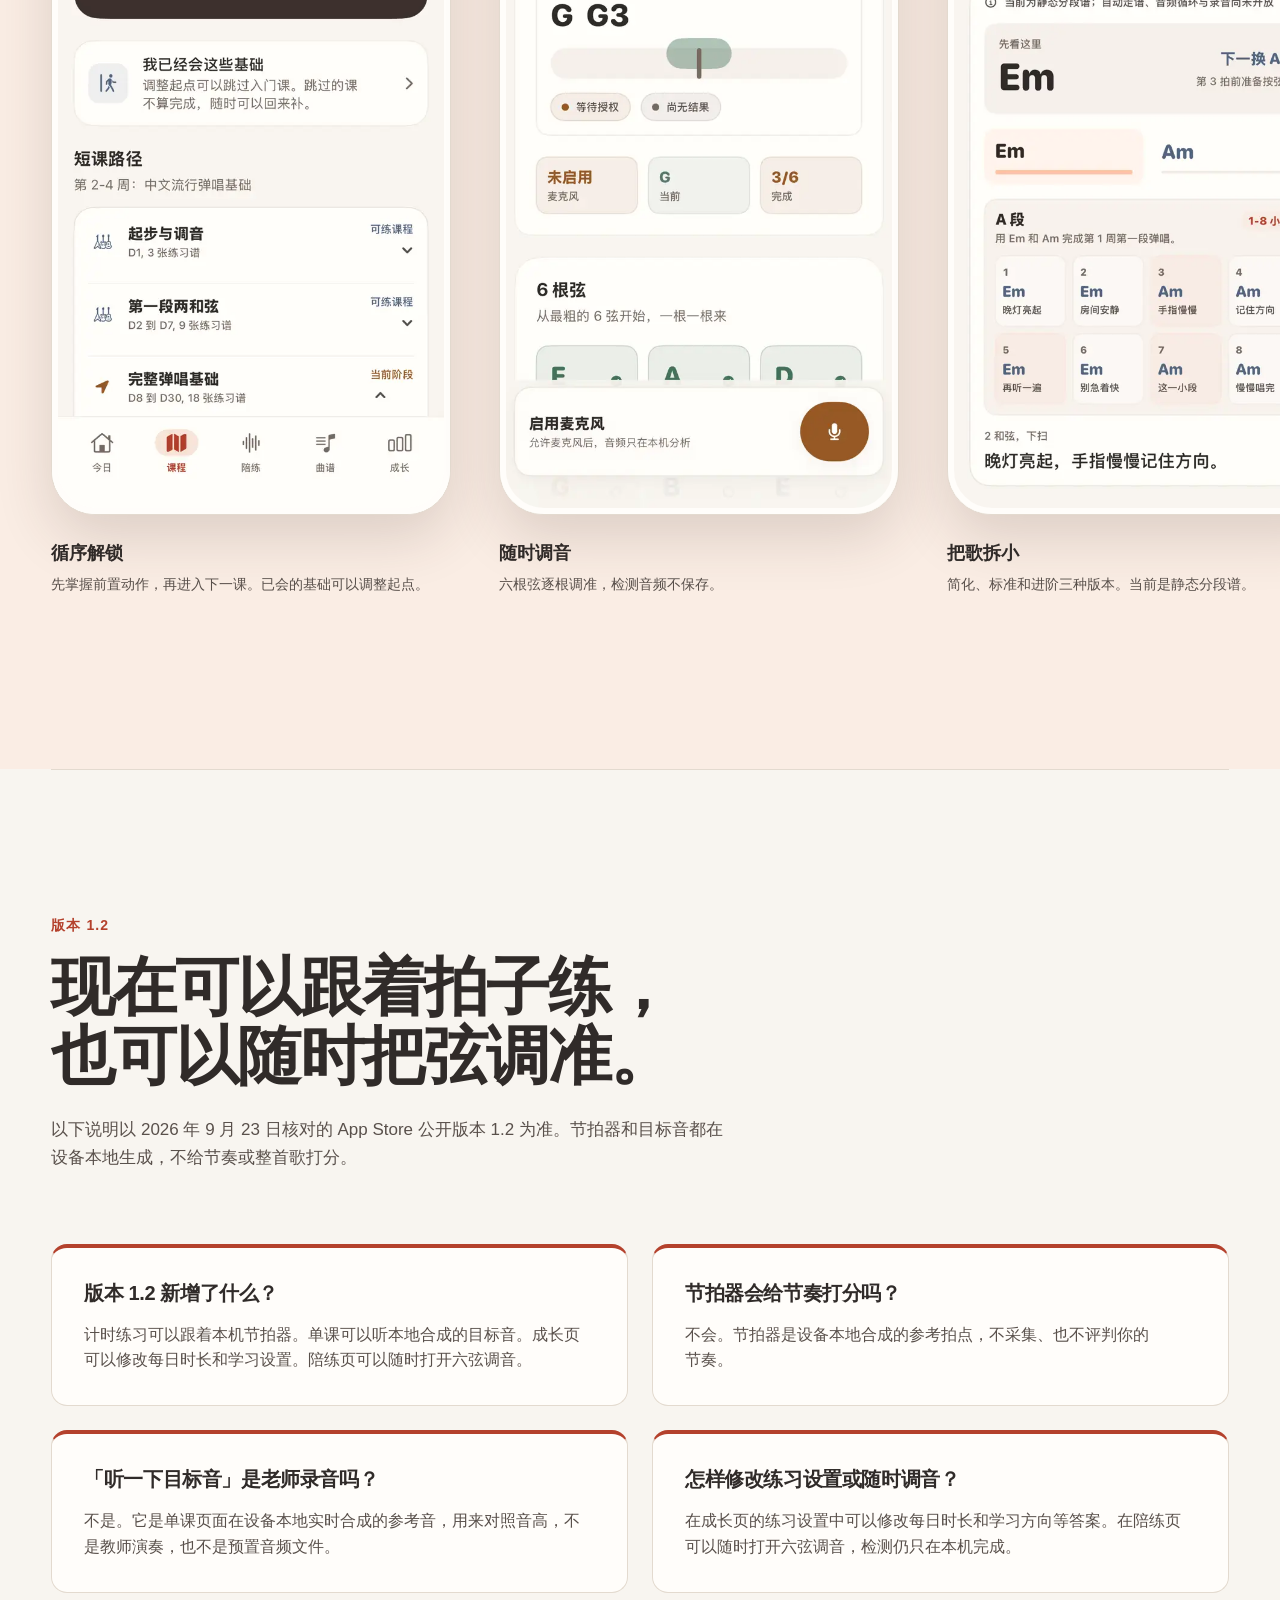
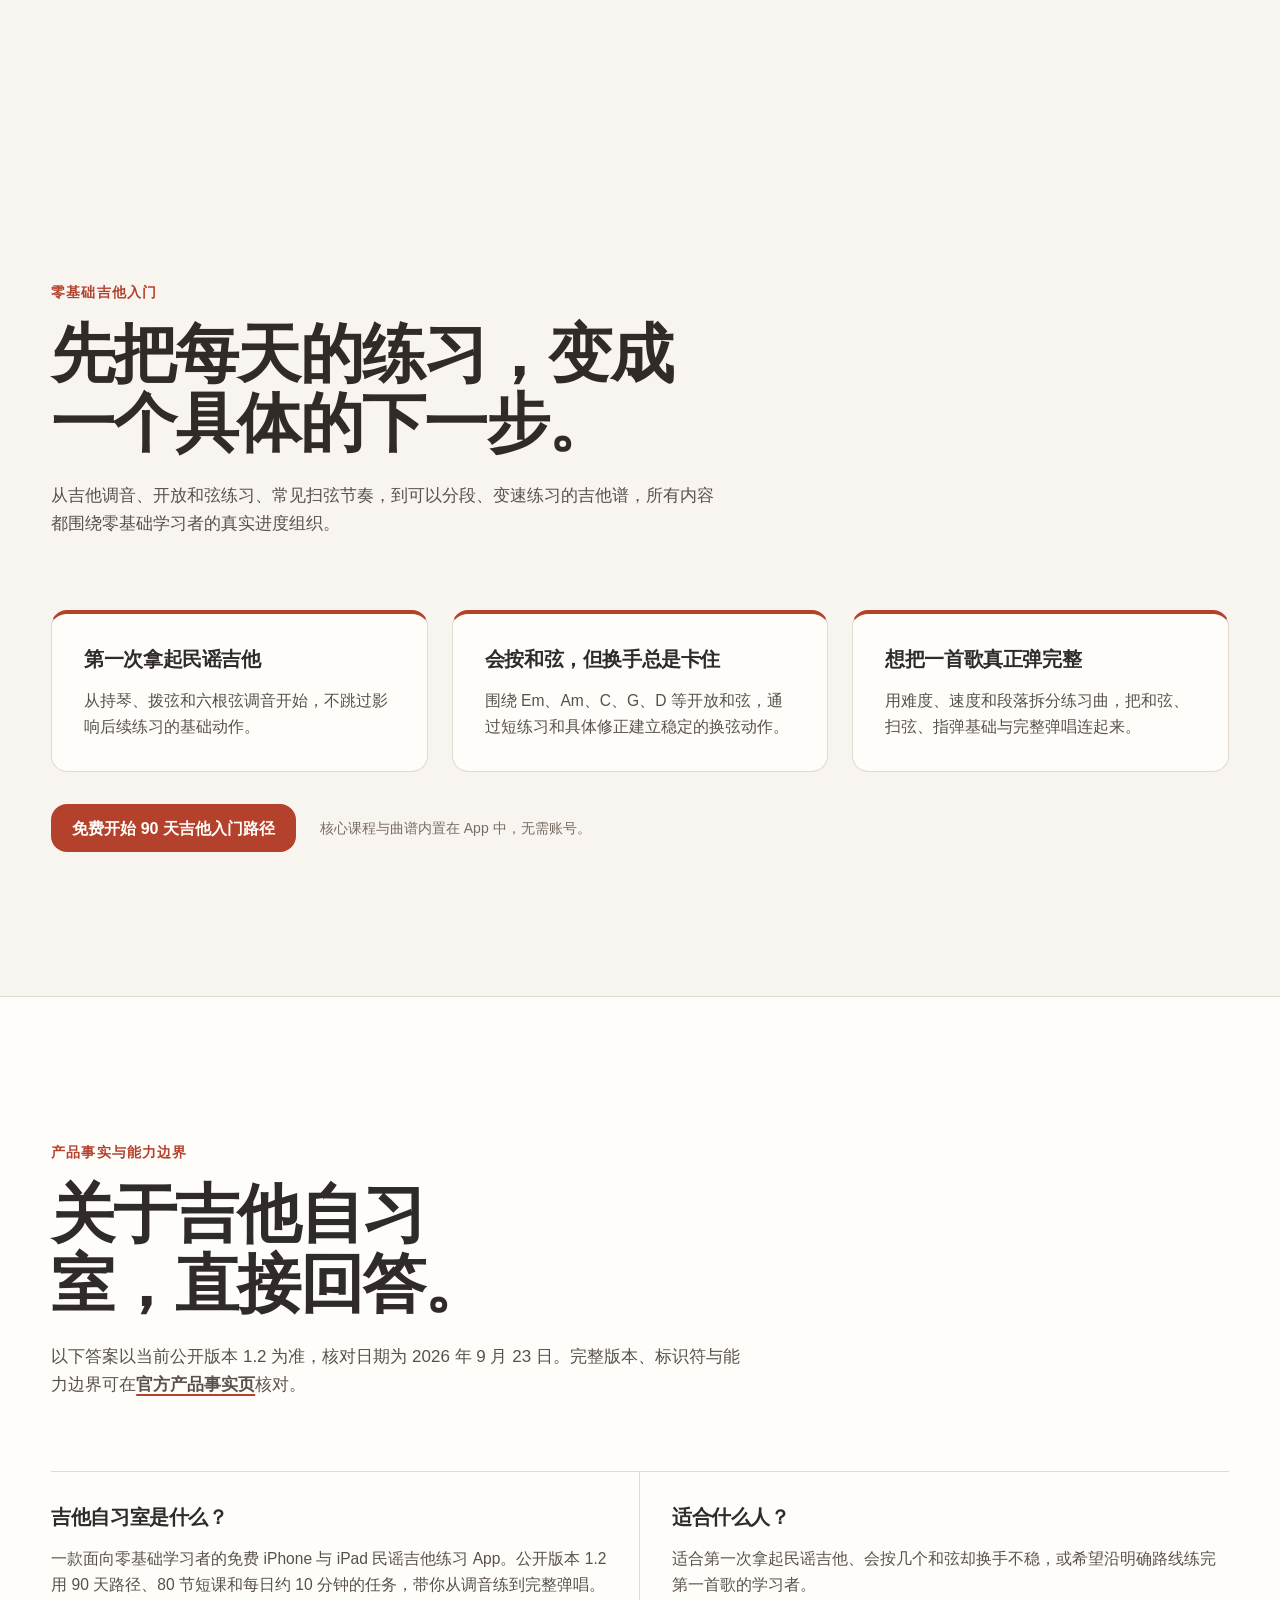
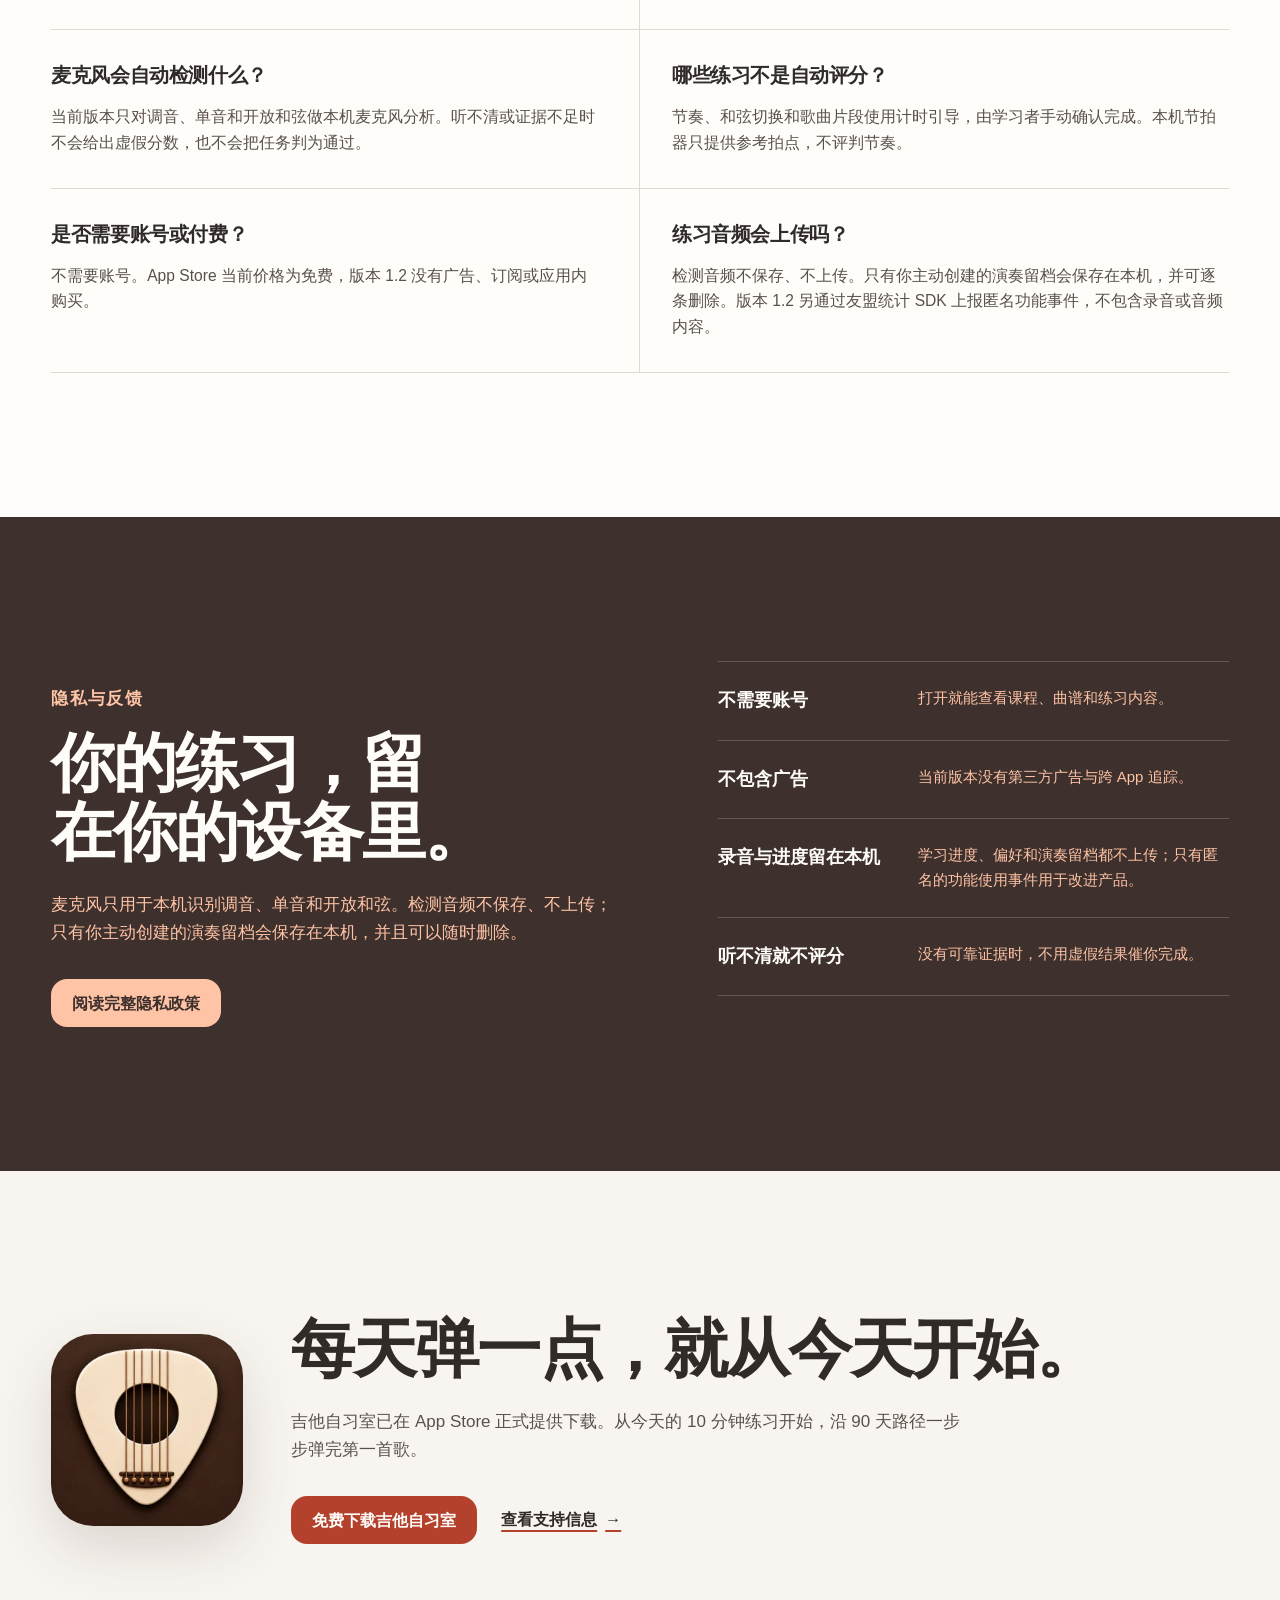
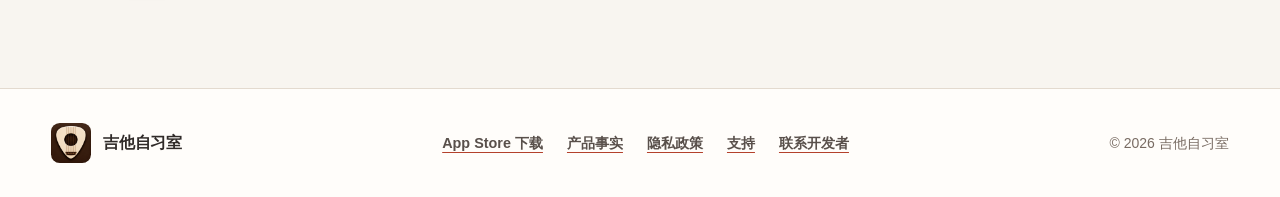
==== commit 40cd69a2: "Publish version 1.2 facts across the marketing, support, and privacy pages. The public App Store rel" ====
--- a/index.html
+++ b/index.html
@@ -4,18 +4,18 @@
   <meta charset="utf-8">
   <meta name="viewport" content="width=device-width, initial-scale=1, viewport-fit=cover">
   <title>吉他自习室：零基础学吉他｜90 天民谣吉他入门 App</title>
-  <meta name="description" content="吉他自习室是一款面向零基础学习者的 iPhone 与 iPad 民谣吉他练习 App。每天 10-15 分钟，沿 90 天路径学习调音、和弦、节奏、曲谱与完整歌曲。现已在 App Store 免费下载。">
+  <meta name="description" content="吉他自习室是面向零基础学习者的免费 iPhone 与 iPad 民谣吉他练习 App。公开版本 1.2 提供 90 天路径、本机调音反馈、节拍器与本地目标音，现已在 App Store 下载。">
   <meta name="robots" content="index, follow, max-image-preview:large, max-snippet:-1, max-video-preview:-1">
   <meta name="google-site-verification" content="8ZJPCPf4ZDXOyR88ShC7PA1WEXwOOsnh5gwaEaTg8Bg">
   <meta name="application-name" content="吉他自习室">
-  <meta name="author" content="智超 卫">
+  <meta name="author" content="Shanghai Qishan Cultural Communication Co., Ltd.">
   <meta name="apple-itunes-app" content="app-id=6788635183, app-argument=https://apps.apple.com/cn/app/id6788635183">
   <meta name="theme-color" content="#f8f5f0">
   <meta property="og:type" content="website">
   <meta property="og:locale" content="zh_CN">
   <meta property="og:site_name" content="吉他自习室">
   <meta property="og:title" content="吉他自习室：零基础学吉他｜90 天民谣吉他入门 App">
-  <meta property="og:description" content="每天 10-15 分钟，沿 90 天路径学习调音、和弦、节奏与歌曲。现已在 App Store 免费下载，本机练习反馈不上传。">
+  <meta property="og:description" content="公开版本 1.2：每天约 10 分钟，沿 90 天路径学习调音、和弦与歌曲。本机练习反馈不上传，现已在 App Store 免费下载。">
   <meta property="og:url" content="https://weizhichao1027-collab.github.io/xianlian-legal/">
   <meta property="og:image" content="https://weizhichao1027-collab.github.io/xianlian-legal/assets/og-cover.png">
   <meta property="og:image:secure_url" content="https://weizhichao1027-collab.github.io/xianlian-legal/assets/og-cover.png">
@@ -25,13 +25,15 @@
   <meta property="og:image:alt" content="吉他自习室 App 的 90 天吉他入门路径与今日练习页面">
   <meta name="twitter:card" content="summary_large_image">
   <meta name="twitter:title" content="吉他自习室：零基础学吉他｜90 天民谣吉他入门 App">
-  <meta name="twitter:description" content="每天 10-15 分钟，沿 90 天路径学习调音、和弦、节奏与歌曲。现已在 App Store 免费下载，本机练习反馈不上传。">
+  <meta name="twitter:description" content="公开版本 1.2：每天约 10 分钟，沿 90 天路径学习调音、和弦与歌曲。本机练习反馈不上传，现已在 App Store 免费下载。">
   <meta name="twitter:image" content="https://weizhichao1027-collab.github.io/xianlian-legal/assets/og-cover.png">
   <meta name="twitter:image:alt" content="吉他自习室 App 的 90 天吉他入门路径与今日练习页面">
   <link rel="canonical" href="https://weizhichao1027-collab.github.io/xianlian-legal/">
+  <link rel="alternate" hreflang="zh-Hans" href="https://weizhichao1027-collab.github.io/xianlian-legal/">
+  <link rel="alternate" hreflang="x-default" href="https://weizhichao1027-collab.github.io/xianlian-legal/">
   <link rel="home" href="https://weizhichao1027-collab.github.io/xianlian-legal/">
   <link rel="help" href="https://weizhichao1027-collab.github.io/xianlian-legal/support.html">
-  <link rel="author" href="https://apps.apple.com/cn/developer/id1891134548">
+  <link rel="author" href="https://apps.apple.com/cn/developer/shanghai-qishan-cultural-communication-co-ltd/id1891134548">
   <link rel="icon" href="./assets/app-icon.png" type="image/png" sizes="256x256">
   <link rel="apple-touch-icon" href="./assets/app-icon.png">
   <link rel="preload" href="./assets/today.webp" as="image" type="image/webp" fetchpriority="high">
@@ -52,10 +54,11 @@
           "inLanguage": "zh-Hans"
         },
         {
-          "@type": "Person",
+          "@type": "Organization",
           "@id": "https://weizhichao1027-collab.github.io/xianlian-legal/#developer",
-          "name": "智超 卫",
-          "url": "https://apps.apple.com/cn/developer/id1891134548"
+          "name": "Shanghai Qishan Cultural Communication Co., Ltd.",
+          "url": "https://apps.apple.com/cn/developer/shanghai-qishan-cultural-communication-co-ltd/id1891134548",
+          "sameAs": "https://apps.apple.com/cn/developer/id1891134548"
         },
         {
           "@type": "ImageObject",
@@ -74,7 +77,7 @@
           "@id": "https://weizhichao1027-collab.github.io/xianlian-legal/#app",
           "name": "吉他自习室：零基础学吉他",
           "alternateName": "吉他自习室 App",
-          "description": "面向零基础学习者的 iPhone 与 iPad 民谣吉他练习 App，提供 90 天学习路径、80 节短课、72 首原创与公版练习曲，以及本机麦克风反馈。",
+          "description": "面向零基础学习者的免费 iPhone 与 iPad 民谣吉他练习 App。公开版本 1.2 提供 90 天学习路径、80 节短课、72 首原创与公版练习曲、本机麦克风反馈、本机节拍器，以及单课本地合成的目标音。",
           "url": "https://weizhichao1027-collab.github.io/xianlian-legal/",
           "downloadUrl": "https://apps.apple.com/cn/app/id6788635183",
           "installUrl": "https://apps.apple.com/cn/app/id6788635183",
@@ -84,7 +87,7 @@
           "availableOnDevice": ["iPhone", "iPad"],
           "softwareRequirements": "需要 iOS 17.0 或 iPadOS 17.0 或更高版本",
           "permissions": "麦克风权限可选，仅用于本机调音、单音、开放和弦检测，以及用户主动开始的本机演奏留档",
-          "softwareVersion": "1.1",
+          "softwareVersion": "1.2",
           "contentRating": "4+",
           "isAccessibleForFree": true,
           "audience": {
@@ -99,12 +102,15 @@
             "@id": "https://weizhichao1027-collab.github.io/xianlian-legal/#developer"
           },
           "softwareHelp": "https://weizhichao1027-collab.github.io/xianlian-legal/support.html",
-          "releaseNotes": "版本 1.1 提供覆盖 D1-D90 的 80 节可执行课程、72 首原创与公版教学材料、间隔复习、能力证据和可删除的本机演奏留档。",
+          "releaseNotes": "1.2：计时练习可以跟着本机节拍器。单课可以听本地合成的目标音，用来对照音高。成长页可以修改每日时长和学习设置，陪练页可以随时打开六弦调音。练习记录、检测音频和演奏留档仍然只留在本机。",
           "featureList": [
             "90 天民谣吉他学习路径",
             "80 节可执行短课",
             "72 首原创与公版教学曲",
             "调音、单音和开放和弦的本机麦克风反馈",
+            "计时练习可用的本机节拍器，不评判节奏",
+            "单课本地合成的目标参考音",
+            "可修改的练习设置与随时六弦调音",
             "可删除的本机演奏留档",
             "无需账号、无广告、无订阅与内购"
           ],
@@ -112,11 +118,12 @@
             "https://weizhichao1027-collab.github.io/xianlian-legal/assets/today.webp",
             "https://weizhichao1027-collab.github.io/xianlian-legal/assets/course.webp",
             "https://weizhichao1027-collab.github.io/xianlian-legal/assets/feedback.webp",
+            "https://weizhichao1027-collab.github.io/xianlian-legal/assets/tuner.webp",
             "https://weizhichao1027-collab.github.io/xianlian-legal/assets/sheet-reader.webp",
             "https://weizhichao1027-collab.github.io/xianlian-legal/assets/growth.webp"
           ],
           "datePublished": "2026-07-23",
-          "dateModified": "2026-09-09",
+          "dateModified": "2026-09-23",
           "offers": {
             "@type": "Offer",
             "url": "https://apps.apple.com/cn/app/id6788635183",
@@ -140,7 +147,7 @@
           "@id": "https://weizhichao1027-collab.github.io/xianlian-legal/#webpage",
           "url": "https://weizhichao1027-collab.github.io/xianlian-legal/",
           "name": "吉他自习室：零基础学吉他｜90 天民谣吉他入门 App",
-          "description": "吉他自习室是一款面向零基础学习者的 iPhone 与 iPad 民谣吉他练习 App。每天 10-15 分钟，沿 90 天路径学习调音、和弦、节奏、曲谱与完整歌曲。现已在 App Store 免费下载。",
+          "description": "吉他自习室是面向零基础学习者的免费 iPhone 与 iPad 民谣吉他练习 App。公开版本 1.2 提供 90 天路径、本机调音反馈、节拍器与本地目标音，现已在 App Store 下载。",
           "isPartOf": {
             "@id": "https://weizhichao1027-collab.github.io/xianlian-legal/#website"
           },
@@ -153,13 +160,105 @@
           "primaryImageOfPage": {
             "@id": "https://weizhichao1027-collab.github.io/xianlian-legal/#primaryimage"
           },
-          "dateModified": "2026-09-09",
+          "dateModified": "2026-09-23",
           "relatedLink": [
             "https://weizhichao1027-collab.github.io/xianlian-legal/about.html",
             "https://weizhichao1027-collab.github.io/xianlian-legal/support.html",
             "https://weizhichao1027-collab.github.io/xianlian-legal/privacy.html"
           ],
           "inLanguage": "zh-Hans"
+        },
+        {
+          "@type": "FAQPage",
+          "@id": "https://weizhichao1027-collab.github.io/xianlian-legal/#faq",
+          "url": "https://weizhichao1027-collab.github.io/xianlian-legal/#facts",
+          "name": "吉他自习室产品问答",
+          "isPartOf": {
+            "@id": "https://weizhichao1027-collab.github.io/xianlian-legal/#webpage"
+          },
+          "inLanguage": "zh-Hans",
+          "mainEntity": [
+            {
+              "@type": "Question",
+              "name": "吉他自习室是什么？",
+              "acceptedAnswer": {
+                "@type": "Answer",
+                "text": "一款面向零基础学习者的免费 iPhone 与 iPad 民谣吉他练习 App。公开版本 1.2 用 90 天路径、80 节短课和每日约 10 分钟的任务，带你从调音练到完整弹唱。"
+              }
+            },
+            {
+              "@type": "Question",
+              "name": "适合什么人？",
+              "acceptedAnswer": {
+                "@type": "Answer",
+                "text": "适合第一次拿起民谣吉他、会按几个和弦却换手不稳，或希望沿明确路线练完第一首歌的学习者。"
+              }
+            },
+            {
+              "@type": "Question",
+              "name": "麦克风会自动检测什么？",
+              "acceptedAnswer": {
+                "@type": "Answer",
+                "text": "当前版本只对调音、单音和开放和弦做本机麦克风分析。听不清或证据不足时不会给出虚假分数，也不会把任务判为通过。"
+              }
+            },
+            {
+              "@type": "Question",
+              "name": "哪些练习不是自动评分？",
+              "acceptedAnswer": {
+                "@type": "Answer",
+                "text": "节奏、和弦切换和歌曲片段使用计时引导，由学习者手动确认完成。本机节拍器只提供参考拍点，不评判节奏。"
+              }
+            },
+            {
+              "@type": "Question",
+              "name": "是否需要账号或付费？",
+              "acceptedAnswer": {
+                "@type": "Answer",
+                "text": "不需要账号。App Store 当前价格为免费，版本 1.2 没有广告、订阅或应用内购买。"
+              }
+            },
+            {
+              "@type": "Question",
+              "name": "练习音频会上传吗？",
+              "acceptedAnswer": {
+                "@type": "Answer",
+                "text": "检测音频不保存、不上传。只有你主动创建的演奏留档会保存在本机，并可逐条删除。版本 1.2 另通过友盟统计 SDK 上报匿名功能事件，不包含录音或音频内容。"
+              }
+            },
+            {
+              "@type": "Question",
+              "name": "版本 1.2 新增了什么？",
+              "acceptedAnswer": {
+                "@type": "Answer",
+                "text": "计时练习可以跟着本机节拍器。单课可以听本地合成的目标音。成长页可以修改每日时长和学习设置。陪练页可以随时打开六弦调音。"
+              }
+            },
+            {
+              "@type": "Question",
+              "name": "节拍器会给节奏打分吗？",
+              "acceptedAnswer": {
+                "@type": "Answer",
+                "text": "不会。节拍器是设备本地合成的参考拍点，不采集、也不评判你的节奏。"
+              }
+            },
+            {
+              "@type": "Question",
+              "name": "「听一下目标音」是老师录音吗？",
+              "acceptedAnswer": {
+                "@type": "Answer",
+                "text": "不是。它是单课页面在设备本地实时合成的参考音，用来对照音高，不是教师演奏，也不是预置音频文件。"
+              }
+            },
+            {
+              "@type": "Question",
+              "name": "怎样修改练习设置或随时调音？",
+              "acceptedAnswer": {
+                "@type": "Answer",
+                "text": "在成长页的练习设置中可以修改每日时长和学习方向等答案。在陪练页可以随时打开六弦调音，检测仍只在本机完成。"
+              }
+            }
+          ]
         }
       ]
     }
@@ -177,6 +276,7 @@
       <div class="nav-links">
         <a href="#daily">每天怎么练</a>
         <a href="#path">课程内容</a>
+        <a href="#release">版本 1.2</a>
         <a href="#fit">适合谁</a>
         <a href="#facts">产品问答</a>
       </div>
@@ -199,12 +299,12 @@
             <a class="button button-primary" href="https://apps.apple.com/cn/app/id6788635183">在 App Store 免费下载</a>
             <a class="text-link" href="#daily">了解每天怎么练</a>
           </div>
-          <p class="availability">当前版本 1.1，支持 iOS / iPadOS 17.0 或更高版本。免费，无订阅与内购。</p>
+          <p class="availability">当前公开版本 1.2，支持 iOS / iPadOS 17.0 或更高版本。免费，无广告、订阅与内购。</p>
         </div>
 
         <div class="hero-visual" role="group" aria-label="吉他自习室今日练习页面预览">
           <div class="phone-frame phone-frame-hero">
-            <img src="./assets/today.webp" width="660" height="1434" fetchpriority="high" decoding="async" alt="吉他自习室今日练习页面，显示逐弦调音任务和三段练习计划">
+            <img src="./assets/today.webp" width="660" height="1434" fetchpriority="high" decoding="async" alt="吉他自习室今日练习页面，显示六根弦调音任务、今日约 10 分钟和三段练习计划">
           </div>
           <div class="practice-note" aria-hidden="true">
             <span>今日约</span>
@@ -260,29 +360,61 @@
     <section class="path" id="path" aria-labelledby="path-title">
       <div class="section-shell path-heading">
         <h2 id="path-title">一条会向前走的学习路径。</h2>
-        <p>80 节短课和 72 首原创与公版练习曲，从开箱、持琴、调音开始，逐步进入开放和弦、扫弦、段落练习、指弹基础与完整弹唱。每张截图都来自当前 App。</p>
+        <p>80 节短课和 72 首原创与公版练习曲，从开箱、持琴、调音开始，逐步进入开放和弦、扫弦、段落练习、指弹基础与完整弹唱。下面的截图来自当前简体中文界面。成长页上的天数和次数是演示数据，不是公开用户统计。</p>
       </div>
 
       <p class="visually-hidden" id="screen-rail-help">使用左右方向键或水平滚动查看更多页面。</p>
       <div class="screen-rail" role="region" tabindex="0" aria-label="吉他自习室功能页面预览" aria-describedby="screen-rail-help">
         <figure class="screen-shot screen-shot-wide">
           <div class="phone-frame">
-            <img src="./assets/course.webp" width="660" height="1434" loading="lazy" decoding="async" alt="90 天课程地图，展示当前阶段、下一节课和分阶段短课路径">
-          </div>
-          <figcaption><strong>循序解锁</strong><span>先掌握前置动作，再进入下一课。</span></figcaption>
+            <img src="./assets/course.webp" width="660" height="1434" loading="lazy" decoding="async" alt="90 天课程地图，显示下一节课、80 个课程点，以及可以调整起点的基础设置">
+          </div>
+          <figcaption><strong>循序解锁</strong><span>先掌握前置动作，再进入下一课。已会的基础可以调整起点。</span></figcaption>
         </figure>
         <figure class="screen-shot">
           <div class="phone-frame">
-            <img src="./assets/sheet-reader.webp" width="660" height="1434" loading="lazy" decoding="async" alt="歌曲练习谱页面，展示难度选择、和弦提示和分段小节">
-          </div>
-          <figcaption><strong>把歌拆小</strong><span>简化、标准和挑战三种版本，按段练习。</span></figcaption>
+            <img src="./assets/tuner.webp" width="660" height="1434" loading="lazy" decoding="async" alt="调音器页面，显示逐弦调准六根弦，并说明音频只在本机分析">
+          </div>
+          <figcaption><strong>随时调音</strong><span>六根弦逐根调准，检测音频不保存。</span></figcaption>
         </figure>
         <figure class="screen-shot">
           <div class="phone-frame">
-            <img src="./assets/growth.webp" width="660" height="1434" loading="lazy" decoding="async" alt="成长页面，展示练习记录、复习建议和真实能力证据">
-          </div>
-          <figcaption><strong>看见积累</strong><span>记录练习、弱项与下一步建议。</span></figcaption>
+            <img src="./assets/sheet-reader.webp" width="660" height="1434" loading="lazy" decoding="async" alt="曲谱页面，展示原创练习曲的简化、标准和进阶三种版本，以及静态分段谱">
+          </div>
+          <figcaption><strong>把歌拆小</strong><span>简化、标准和进阶三种版本。当前是静态分段谱。</span></figcaption>
         </figure>
+        <figure class="screen-shot">
+          <div class="phone-frame">
+            <img src="./assets/growth.webp" width="660" height="1434" loading="lazy" decoding="async" alt="成长页面，展示由练习记录汇总的本周练习和能力变化。画面中的天数与次数是演示数据，不是公开用户统计">
+          </div>
+          <figcaption><strong>看见积累</strong><span>记录来自你自己的练习。示例中的天数和次数是演示数据。</span></figcaption>
+        </figure>
+      </div>
+    </section>
+
+    <section class="release section-shell" id="release" aria-labelledby="release-title">
+      <div class="fit-heading">
+        <p class="section-kicker">版本 1.2</p>
+        <h2 id="release-title">现在可以跟着拍子练，也可以随时把弦调准。</h2>
+        <p>以下说明以 2026 年 9 月 23 日核对的 App Store 公开版本 1.2 为准。节拍器和目标音都在设备本地生成，不给节奏或整首歌打分。</p>
+      </div>
+      <div class="release-grid">
+        <article class="fit-card">
+          <h3>版本 1.2 新增了什么？</h3>
+          <p>计时练习可以跟着本机节拍器。单课可以听本地合成的目标音。成长页可以修改每日时长和学习设置。陪练页可以随时打开六弦调音。</p>
+        </article>
+        <article class="fit-card">
+          <h3>节拍器会给节奏打分吗？</h3>
+          <p>不会。节拍器是设备本地合成的参考拍点，不采集、也不评判你的节奏。</p>
+        </article>
+        <article class="fit-card">
+          <h3>「听一下目标音」是老师录音吗？</h3>
+          <p>不是。它是单课页面在设备本地实时合成的参考音，用来对照音高，不是教师演奏，也不是预置音频文件。</p>
+        </article>
+        <article class="fit-card">
+          <h3>怎样修改练习设置或随时调音？</h3>
+          <p>在成长页的练习设置中可以修改每日时长和学习方向等答案。在陪练页可以随时打开六弦调音，检测仍只在本机完成。</p>
+        </article>
       </div>
     </section>
 
@@ -319,13 +451,13 @@
         <div class="facts-heading">
           <p class="section-kicker">产品事实与能力边界</p>
           <h2 id="facts-title">关于吉他自习室，直接回答。</h2>
-          <p>以下答案以当前公开版本 1.1 为准，更新时间为 2026 年 9 月 9 日。完整版本、标识符与能力边界可在<a href="./about.html">官方产品事实页</a>核对。</p>
+          <p>以下答案以当前公开版本 1.2 为准，核对日期为 <time datetime="2026-09-23">2026 年 9 月 23 日</time>。完整版本、标识符与能力边界可在<a href="./about.html">官方产品事实页</a>核对。</p>
         </div>
 
         <div class="answer-grid">
           <article class="answer-card">
             <h3>吉他自习室是什么？</h3>
-            <p>一款面向零基础学习者的免费 iPhone 与 iPad 民谣吉他练习 App。它用 90 天路径、80 节短课和每日 10-15 分钟的任务，带你从调音练到完整弹唱。</p>
+            <p>一款面向零基础学习者的免费 iPhone 与 iPad 民谣吉他练习 App。公开版本 1.2 用 90 天路径、80 节短课和每日约 10 分钟的任务，带你从调音练到完整弹唱。</p>
           </article>
           <article class="answer-card">
             <h3>适合什么人？</h3>
@@ -337,15 +469,15 @@
           </article>
           <article class="answer-card">
             <h3>哪些练习不是自动评分？</h3>
-            <p>节奏、和弦切换和歌曲片段目前使用倒数与计时引导，由学习者手动确认完成，不生成麦克风准确率或完整歌曲评分。</p>
+            <p>节奏、和弦切换和歌曲片段使用计时引导，由学习者手动确认完成。本机节拍器只提供参考拍点，不评判节奏。</p>
           </article>
           <article class="answer-card">
             <h3>是否需要账号或付费？</h3>
-            <p>不需要账号。App Store 当前价格为免费，版本 1.1 没有广告、订阅或应用内购买。</p>
+            <p>不需要账号。App Store 当前价格为免费，版本 1.2 没有广告、订阅或应用内购买。</p>
           </article>
           <article class="answer-card">
             <h3>练习音频会上传吗？</h3>
-            <p>不会。检测音频只在设备本地实时处理且不保存；只有你主动创建的演奏留档会保存在本机，并可逐条删除。</p>
+            <p>检测音频不保存、不上传。只有你主动创建的演奏留档会保存在本机，并可逐条删除。版本 1.2 另通过友盟统计 SDK 上报匿名功能事件，不包含录音或音频内容。</p>
           </article>
         </div>
       </div>
@@ -394,7 +526,7 @@
         <a href="./about.html">产品事实</a>
         <a href="./privacy.html">隐私政策</a>
         <a href="./support.html">支持</a>
-        <a href="mailto:281916057@qq.com?subject=%E5%90%89%E4%BB%96%E8%87%AA%E4%B9%A0%E5%AE%A4%E5%92%A8%E8%AF%A2">联系开发者</a>
+        <a href="mailto:weizhichao1027@gmail.com?subject=%E5%90%89%E4%BB%96%E8%87%AA%E4%B9%A0%E5%AE%A4%E5%92%A8%E8%AF%A2">联系开发者</a>
       </nav>
       <small>© 2026 吉他自习室</small>
     </div>
--- a/marketing.css
+++ b/marketing.css
@@ -569,8 +569,19 @@
     font-size: 0.9rem;
   }
 
-  .fit {
+  .fit,
+  .release {
     padding-block: clamp(5rem, 12vw, 9rem);
+  }
+
+  .release {
+    border-block-start: 1px solid var(--color-line);
+  }
+
+  .release-grid {
+    display: grid;
+    gap: var(--space-lg);
+    margin-block-start: var(--space-3xl);
   }
 
   .fit-heading {
@@ -844,6 +855,10 @@
 
     .fit-grid {
       grid-template-columns: repeat(3, minmax(0, 1fr));
+    }
+
+    .release-grid {
+      grid-template-columns: repeat(2, minmax(0, 1fr));
     }
 
     .answer-grid {
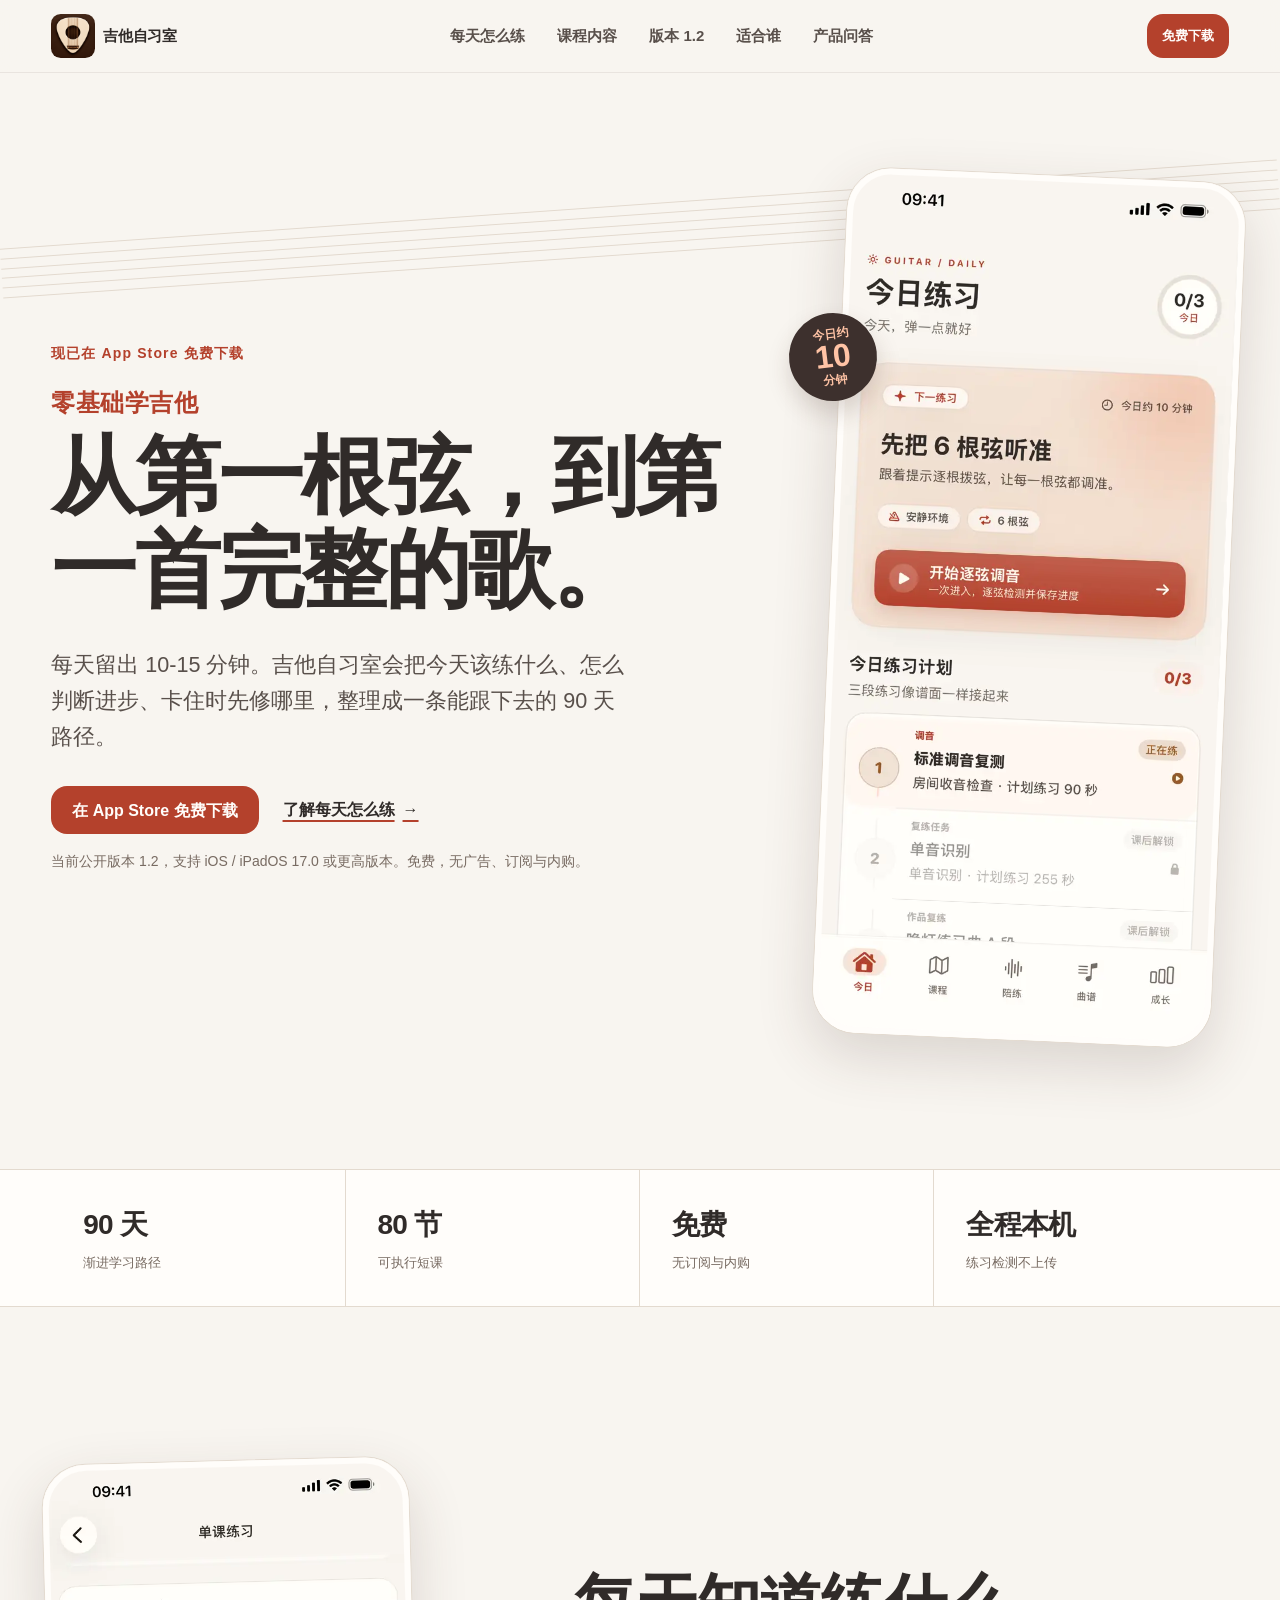
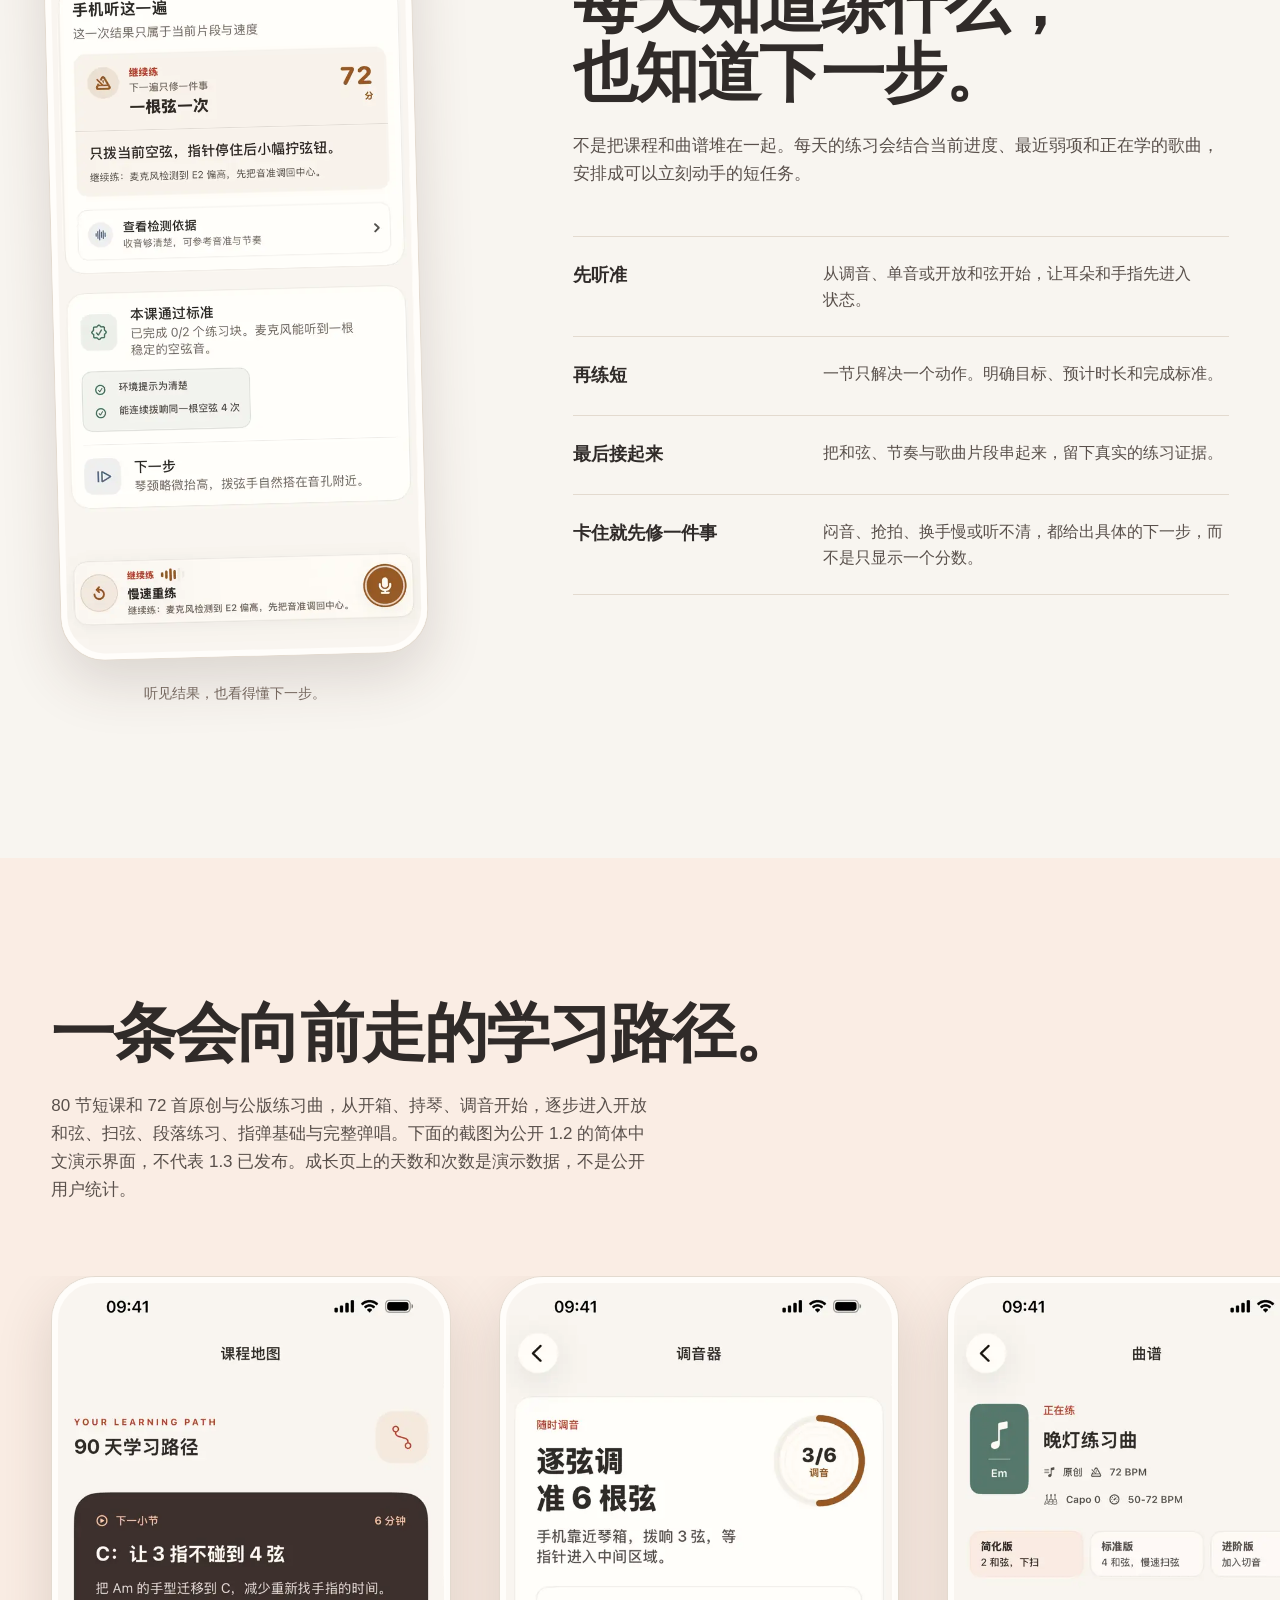
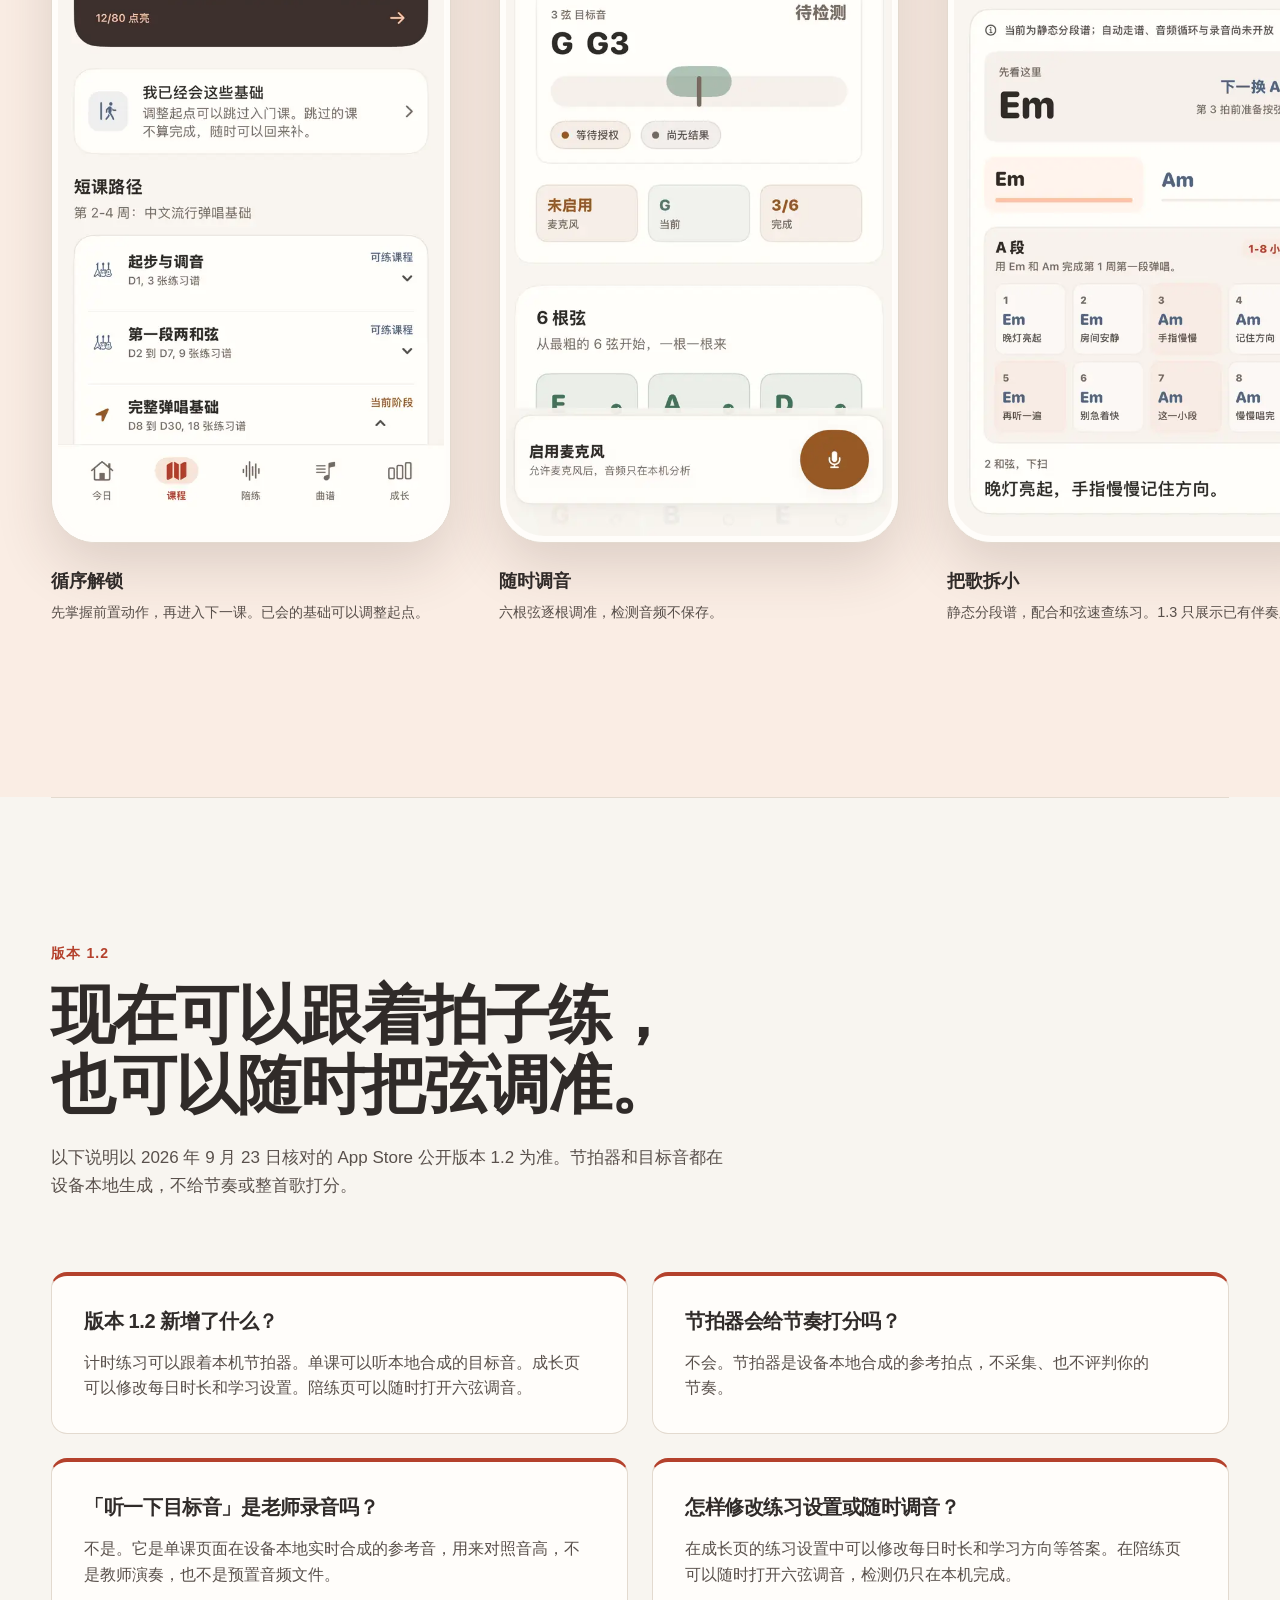
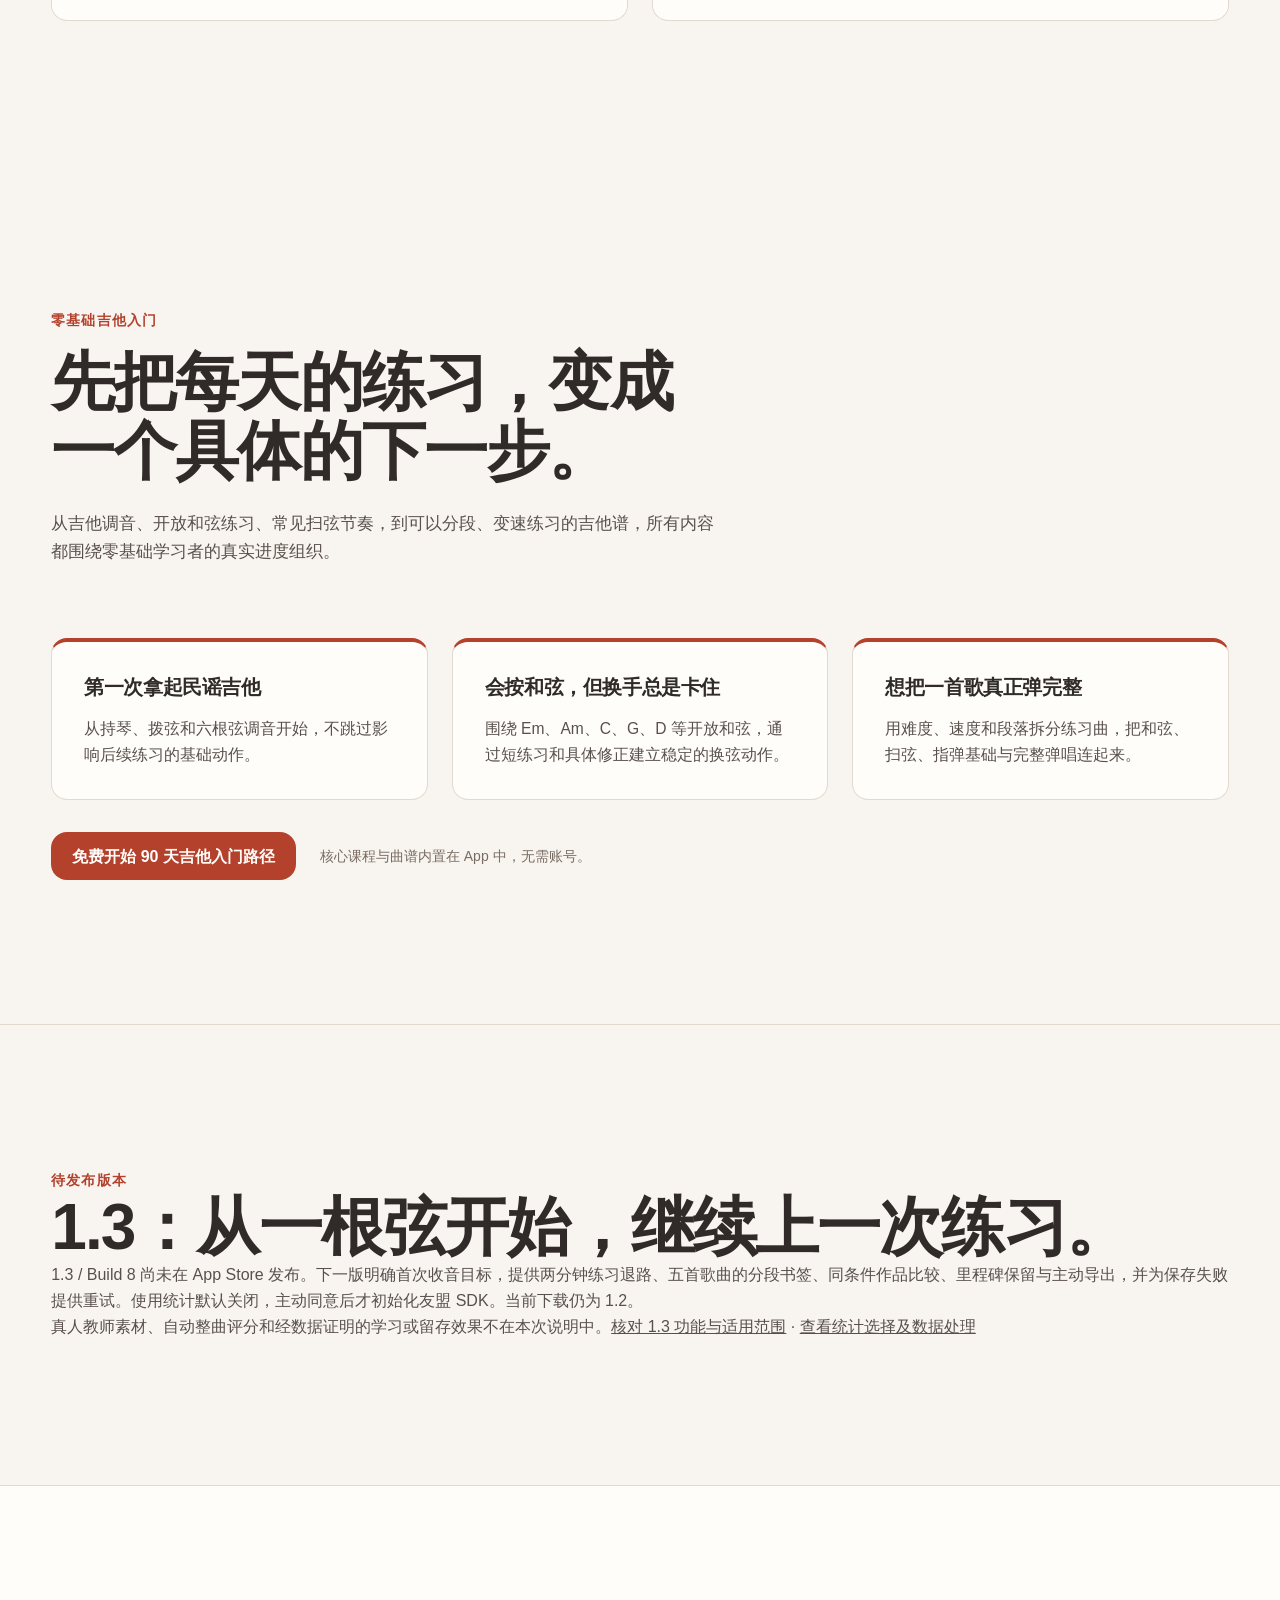
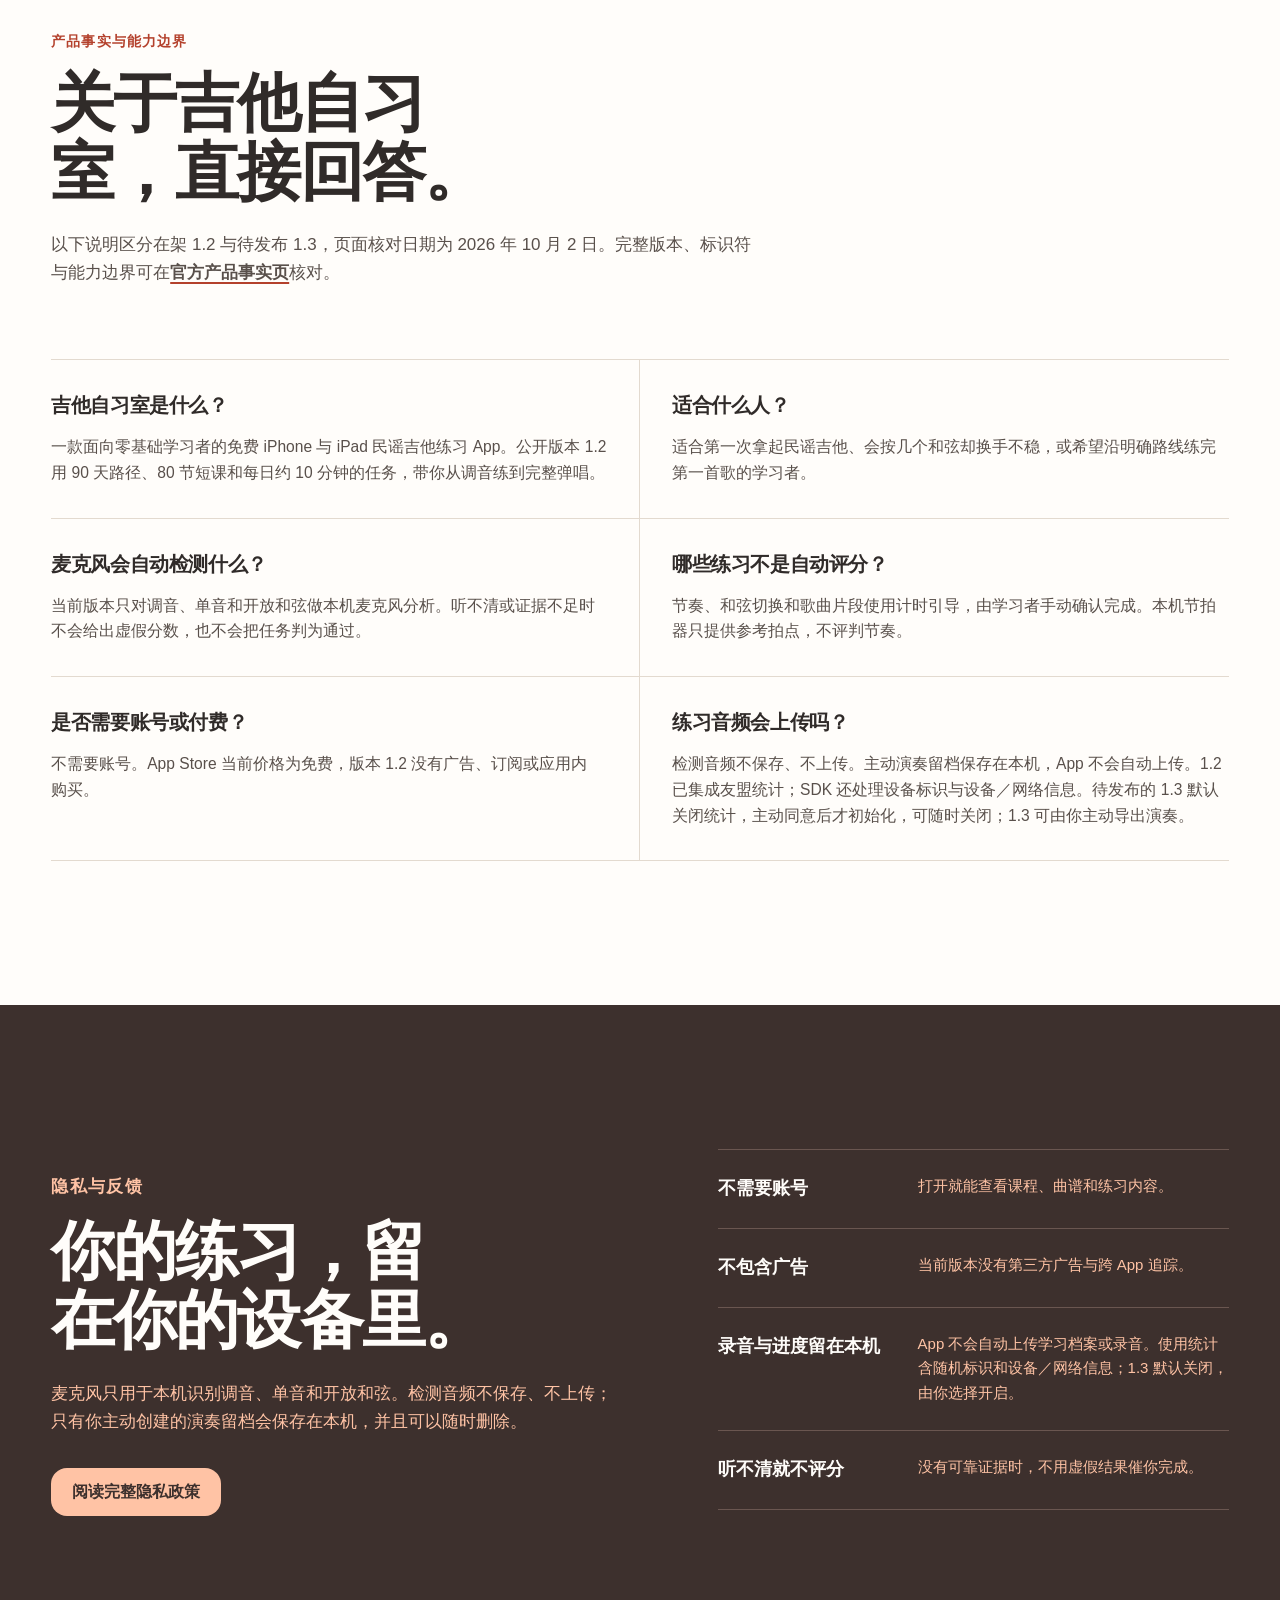
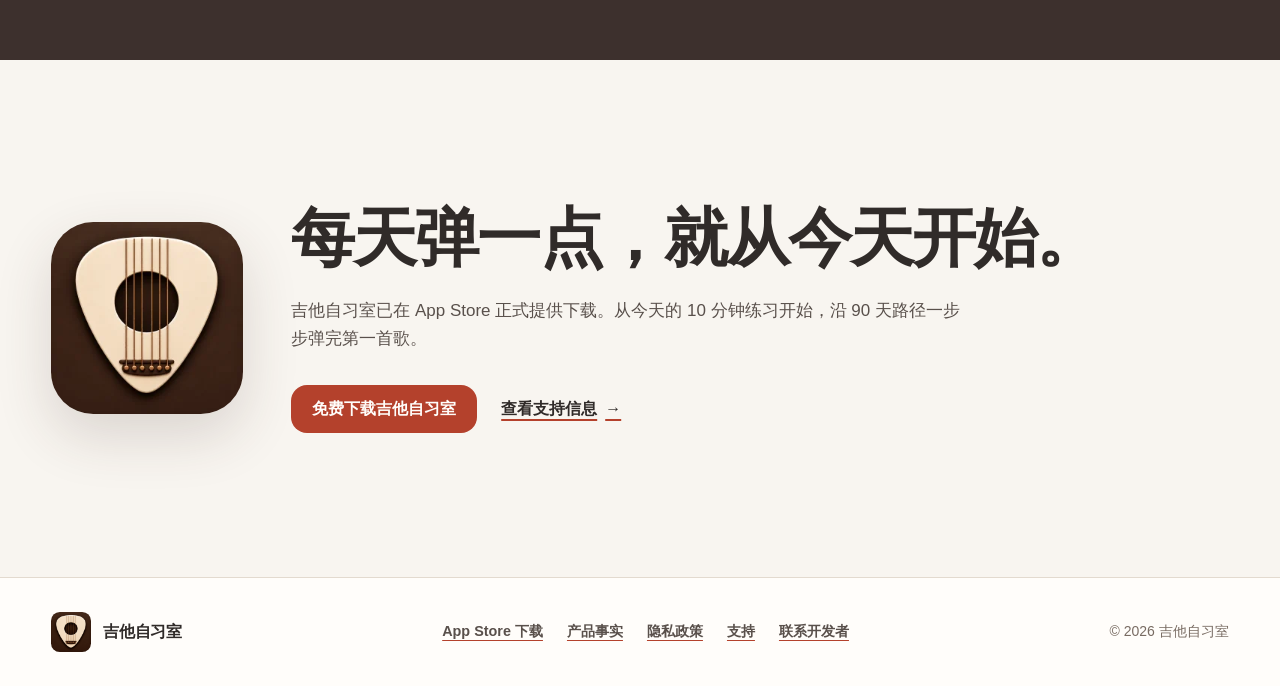
==== commit 4a6dc38a: "Clarify privacy scope and upcoming 1.3 support" ====
--- a/index.html
+++ b/index.html
@@ -73,7 +73,10 @@
           }
         },
         {
-          "@type": ["SoftwareApplication", "MobileApplication"],
+          "@type": [
+            "SoftwareApplication",
+            "MobileApplication"
+          ],
           "@id": "https://weizhichao1027-collab.github.io/xianlian-legal/#app",
           "name": "吉他自习室：零基础学吉他",
           "alternateName": "吉他自习室 App",
@@ -84,7 +87,10 @@
           "sameAs": "https://apps.apple.com/cn/app/id6788635183",
           "applicationCategory": "EducationalApplication",
           "operatingSystem": "iOS 17.0 or later; iPadOS 17.0 or later",
-          "availableOnDevice": ["iPhone", "iPad"],
+          "availableOnDevice": [
+            "iPhone",
+            "iPad"
+          ],
           "softwareRequirements": "需要 iOS 17.0 或 iPadOS 17.0 或更高版本",
           "permissions": "麦克风权限可选，仅用于本机调音、单音、开放和弦检测，以及用户主动开始的本机演奏留档",
           "softwareVersion": "1.2",
@@ -94,7 +100,21 @@
             "@type": "Audience",
             "audienceType": "零基础民谣吉他学习者"
           },
-          "inLanguage": ["zh-Hans", "en", "es", "fr", "de", "ja", "ko", "pt-BR", "ru", "ar", "hi", "id", "it"],
+          "inLanguage": [
+            "zh-Hans",
+            "en",
+            "es",
+            "fr",
+            "de",
+            "ja",
+            "ko",
+            "pt-BR",
+            "ru",
+            "ar",
+            "hi",
+            "id",
+            "it"
+          ],
           "author": {
             "@id": "https://weizhichao1027-collab.github.io/xianlian-legal/#developer"
           },
@@ -123,7 +143,7 @@
             "https://weizhichao1027-collab.github.io/xianlian-legal/assets/growth.webp"
           ],
           "datePublished": "2026-07-23",
-          "dateModified": "2026-09-23",
+          "dateModified": "2026-10-02",
           "offers": {
             "@type": "Offer",
             "url": "https://apps.apple.com/cn/app/id6788635183",
@@ -160,7 +180,7 @@
           "primaryImageOfPage": {
             "@id": "https://weizhichao1027-collab.github.io/xianlian-legal/#primaryimage"
           },
-          "dateModified": "2026-09-23",
+          "dateModified": "2026-10-02",
           "relatedLink": [
             "https://weizhichao1027-collab.github.io/xianlian-legal/about.html",
             "https://weizhichao1027-collab.github.io/xianlian-legal/support.html",
@@ -223,7 +243,7 @@
               "name": "练习音频会上传吗？",
               "acceptedAnswer": {
                 "@type": "Answer",
-                "text": "检测音频不保存、不上传。只有你主动创建的演奏留档会保存在本机，并可逐条删除。版本 1.2 另通过友盟统计 SDK 上报匿名功能事件，不包含录音或音频内容。"
+                "text": "检测音频不保存、不上传。主动演奏留档保存在本机，App 不会自动上传。1.2 已集成友盟统计；SDK 还处理设备标识与设备／网络信息。待发布的 1.3 默认关闭统计，主动同意后才初始化，可随时关闭；1.3 可由你主动导出演奏。"
               }
             },
             {
@@ -360,7 +380,7 @@
     <section class="path" id="path" aria-labelledby="path-title">
       <div class="section-shell path-heading">
         <h2 id="path-title">一条会向前走的学习路径。</h2>
-        <p>80 节短课和 72 首原创与公版练习曲，从开箱、持琴、调音开始，逐步进入开放和弦、扫弦、段落练习、指弹基础与完整弹唱。下面的截图来自当前简体中文界面。成长页上的天数和次数是演示数据，不是公开用户统计。</p>
+        <p>80 节短课和 72 首原创与公版练习曲，从开箱、持琴、调音开始，逐步进入开放和弦、扫弦、段落练习、指弹基础与完整弹唱。下面的截图为公开 1.2 的简体中文演示界面，不代表 1.3 已发布。成长页上的天数和次数是演示数据，不是公开用户统计。</p>
       </div>
 
       <p class="visually-hidden" id="screen-rail-help">使用左右方向键或水平滚动查看更多页面。</p>
@@ -379,9 +399,9 @@
         </figure>
         <figure class="screen-shot">
           <div class="phone-frame">
-            <img src="./assets/sheet-reader.webp" width="660" height="1434" loading="lazy" decoding="async" alt="曲谱页面，展示原创练习曲的简化、标准和进阶三种版本，以及静态分段谱">
-          </div>
-          <figcaption><strong>把歌拆小</strong><span>简化、标准和进阶三种版本。当前是静态分段谱。</span></figcaption>
+            <img src="./assets/sheet-reader.webp" width="660" height="1434" loading="lazy" decoding="async" alt="1.2 曲谱页面，展示版本选择与静态分段谱">
+          </div>
+          <figcaption><strong>把歌拆小</strong><span>静态分段谱，配合和弦速查练习。1.3 只展示已有伴奏版本。</span></figcaption>
         </figure>
         <figure class="screen-shot">
           <div class="phone-frame">
@@ -446,12 +466,21 @@
       </div>
     </section>
 
+    <section class="release" id="upcoming-1-3" aria-labelledby="upcoming-title">
+      <div class="section-shell">
+        <p class="section-kicker">待发布版本</p>
+        <h2 id="upcoming-title">1.3：从一根弦开始，继续上一次练习。</h2>
+        <p>1.3 / Build 8 尚未在 App Store 发布。下一版明确首次收音目标，提供两分钟练习退路、五首歌曲的分段书签、同条件作品比较、里程碑保留与主动导出，并为保存失败提供重试。使用统计默认关闭，主动同意后才初始化友盟 SDK。当前下载仍为 1.2。</p>
+        <p>真人教师素材、自动整曲评分和经数据证明的学习或留存效果不在本次说明中。<a href="./about.html#upcoming-1-3">核对 1.3 功能与适用范围</a> · <a href="./privacy.html">查看统计选择及数据处理</a></p>
+      </div>
+    </section>
+
     <section class="facts" id="facts" aria-labelledby="facts-title">
       <div class="section-shell">
         <div class="facts-heading">
           <p class="section-kicker">产品事实与能力边界</p>
           <h2 id="facts-title">关于吉他自习室，直接回答。</h2>
-          <p>以下答案以当前公开版本 1.2 为准，核对日期为 <time datetime="2026-09-23">2026 年 9 月 23 日</time>。完整版本、标识符与能力边界可在<a href="./about.html">官方产品事实页</a>核对。</p>
+          <p>以下说明区分在架 1.2 与待发布 1.3，页面核对日期为 <time datetime="2026-10-02">2026 年 10 月 2 日</time>。完整版本、标识符与能力边界可在<a href="./about.html">官方产品事实页</a>核对。</p>
         </div>
 
         <div class="answer-grid">
@@ -477,7 +506,7 @@
           </article>
           <article class="answer-card">
             <h3>练习音频会上传吗？</h3>
-            <p>检测音频不保存、不上传。只有你主动创建的演奏留档会保存在本机，并可逐条删除。版本 1.2 另通过友盟统计 SDK 上报匿名功能事件，不包含录音或音频内容。</p>
+            <p>检测音频不保存、不上传。主动演奏留档保存在本机，App 不会自动上传。1.2 已集成友盟统计；SDK 还处理设备标识与设备／网络信息。待发布的 1.3 默认关闭统计，主动同意后才初始化，可随时关闭；1.3 可由你主动导出演奏。</p>
           </article>
         </div>
       </div>
@@ -495,7 +524,7 @@
         <ul class="privacy-list">
           <li><strong>不需要账号</strong><span>打开就能查看课程、曲谱和练习内容。</span></li>
           <li><strong>不包含广告</strong><span>当前版本没有第三方广告与跨 App 追踪。</span></li>
-          <li><strong>录音与进度留在本机</strong><span>学习进度、偏好和演奏留档都不上传；只有匿名的功能使用事件用于改进产品。</span></li>
+          <li><strong>录音与进度留在本机</strong><span>App 不会自动上传学习档案或录音。使用统计含随机标识和设备／网络信息；1.3 默认关闭，由你选择开启。</span></li>
           <li><strong>听不清就不评分</strong><span>没有可靠证据时，不用虚假结果催你完成。</span></li>
         </ul>
       </div>
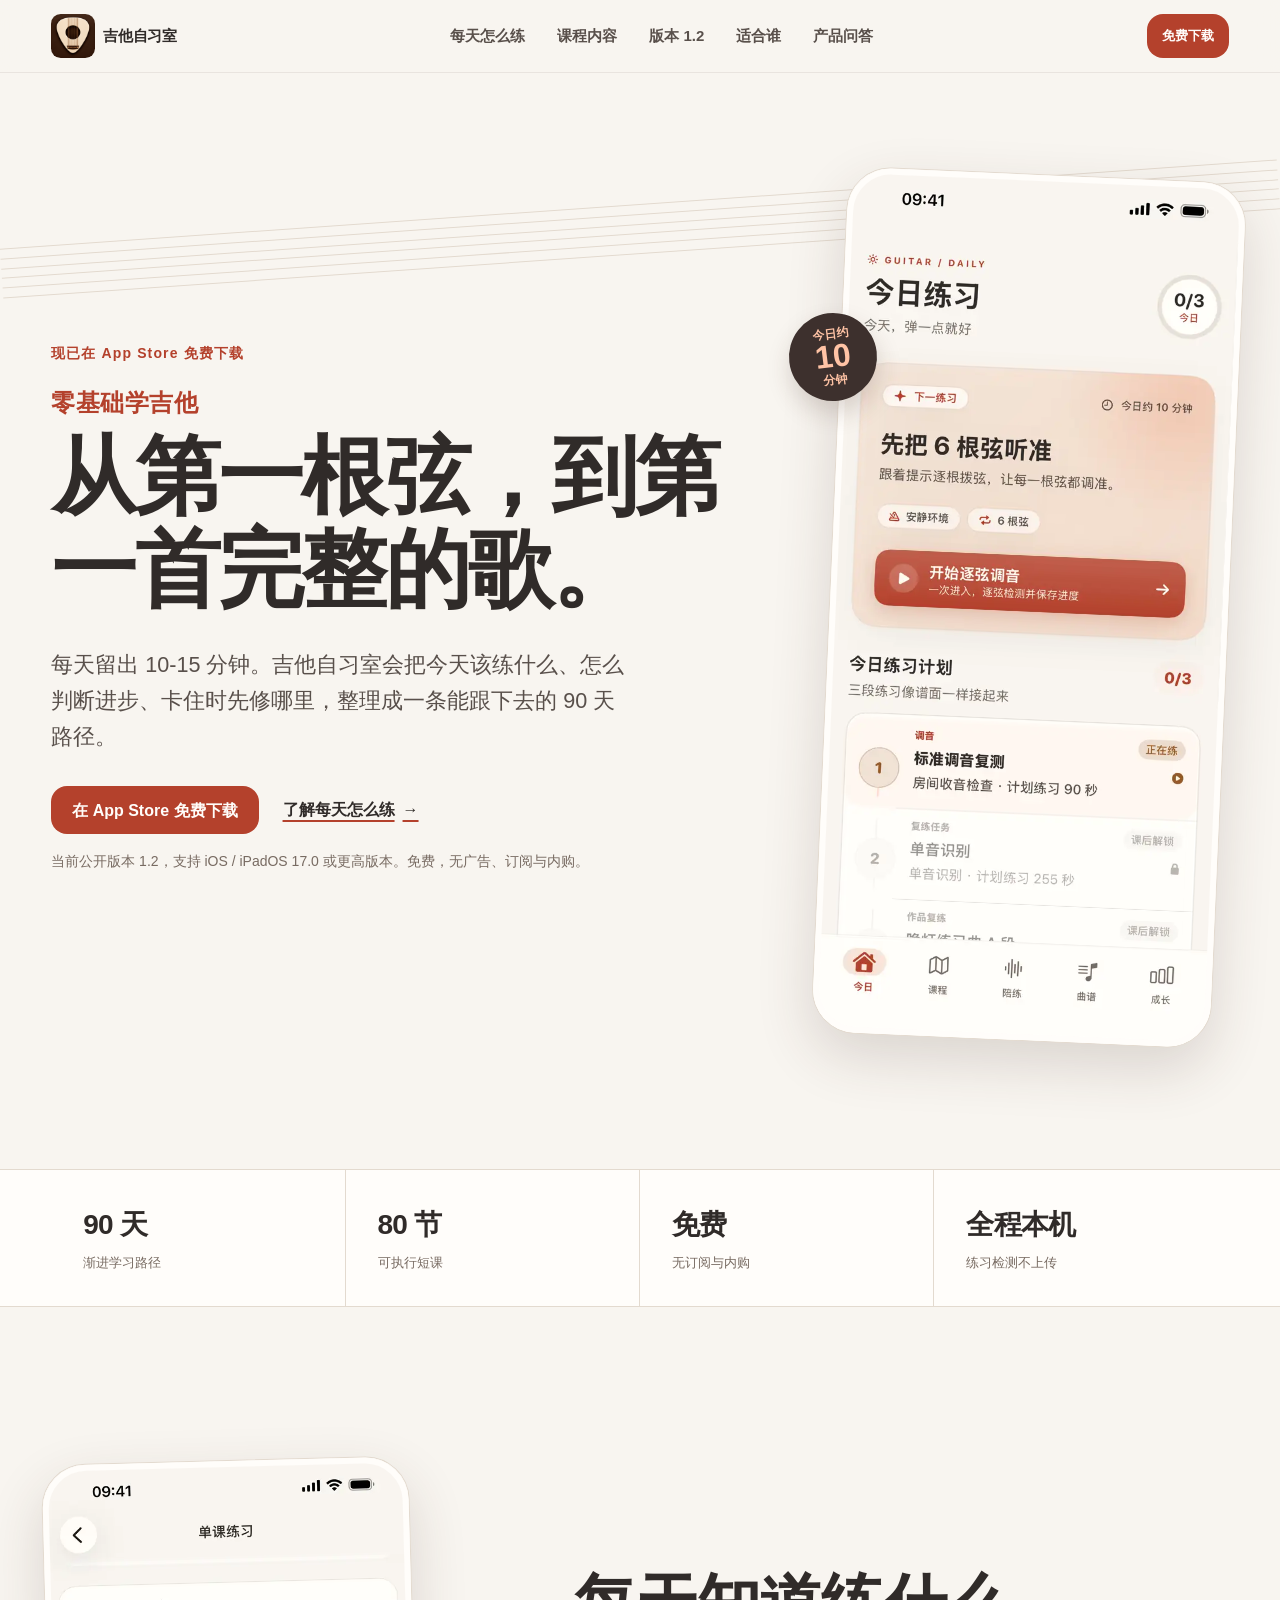
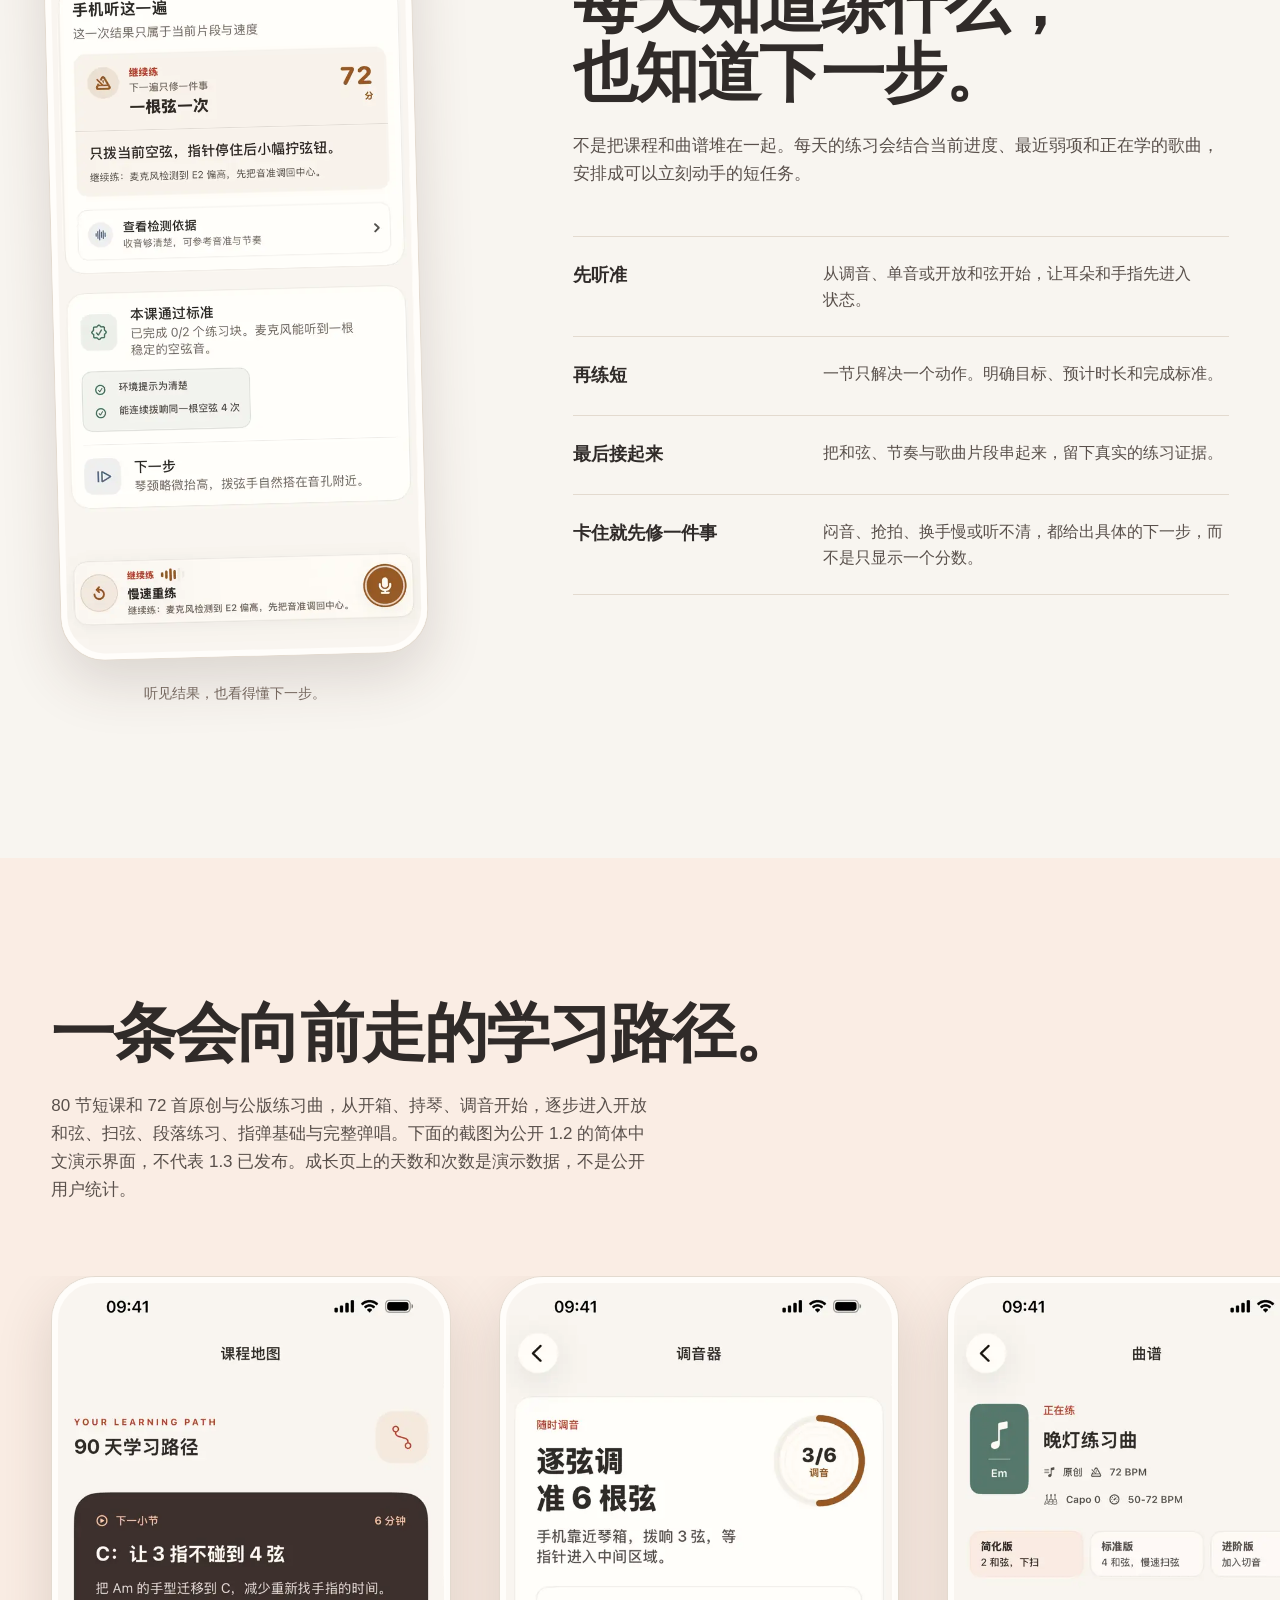
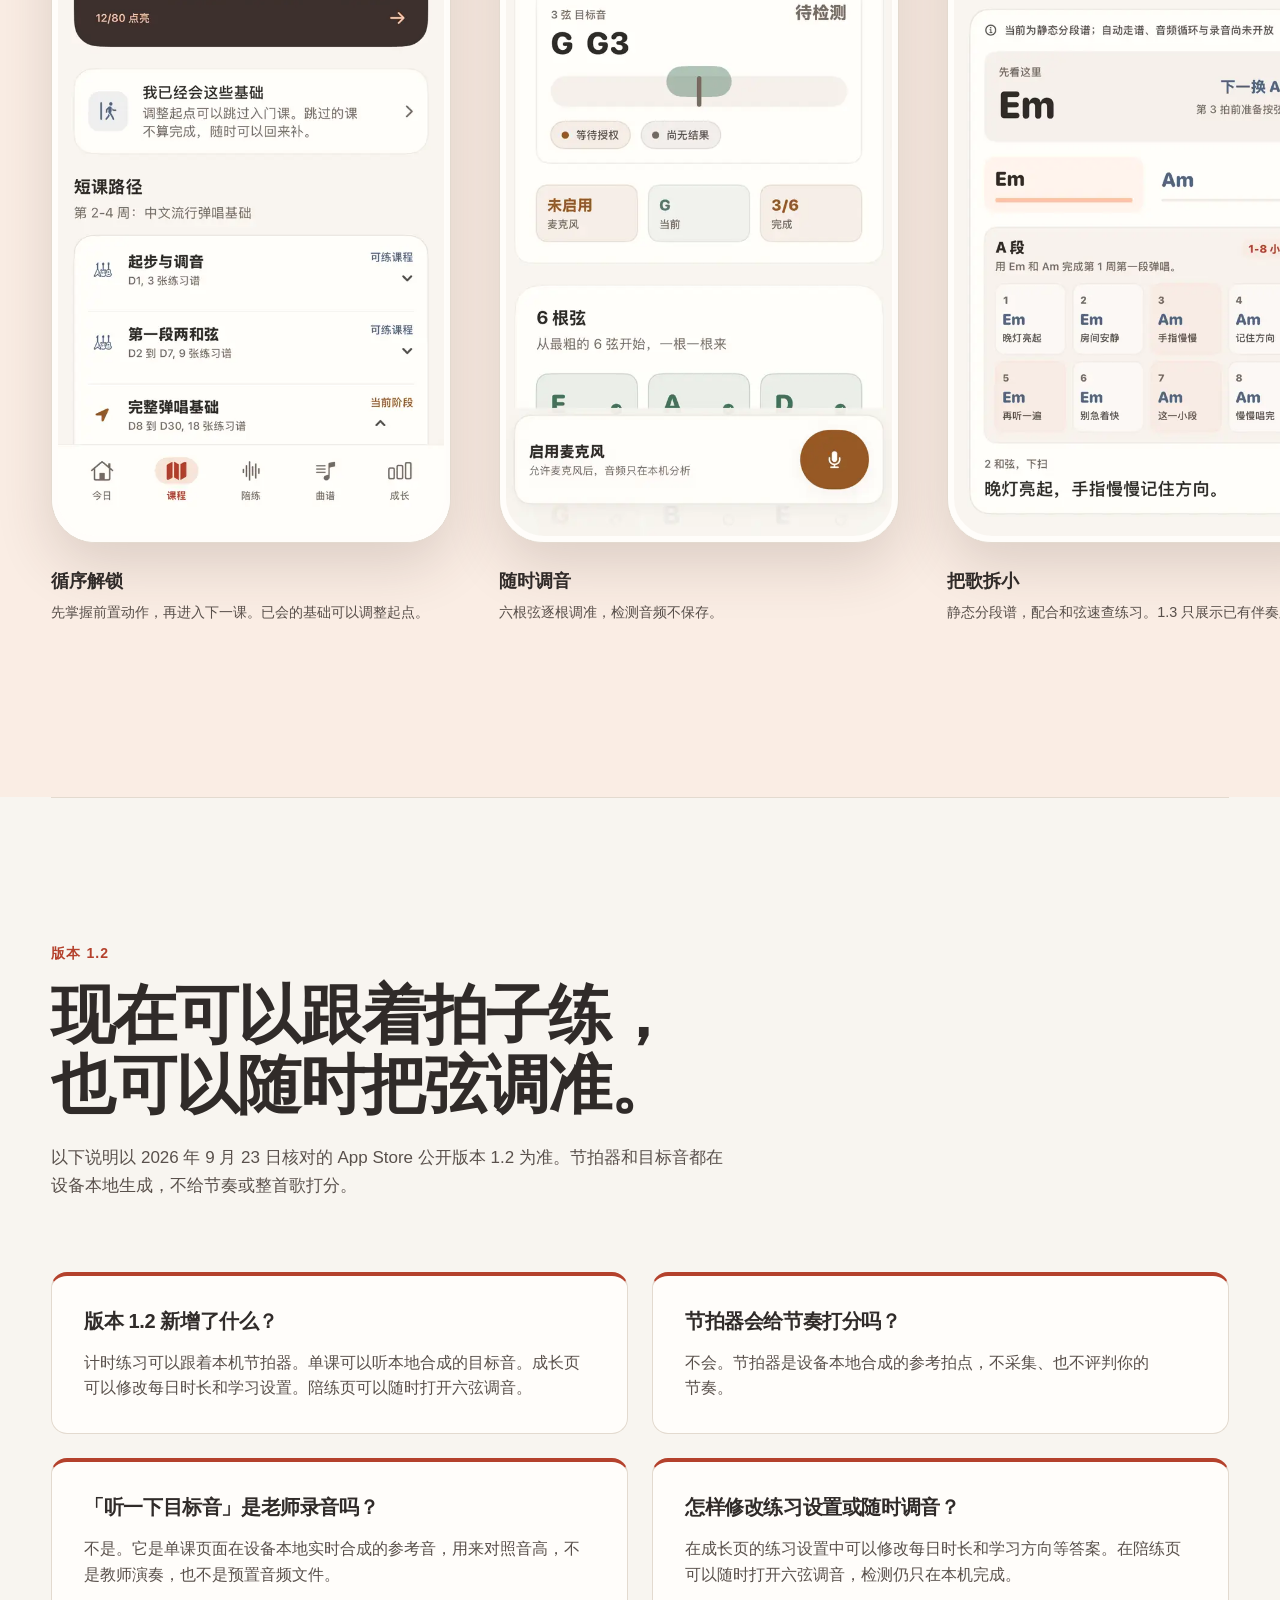
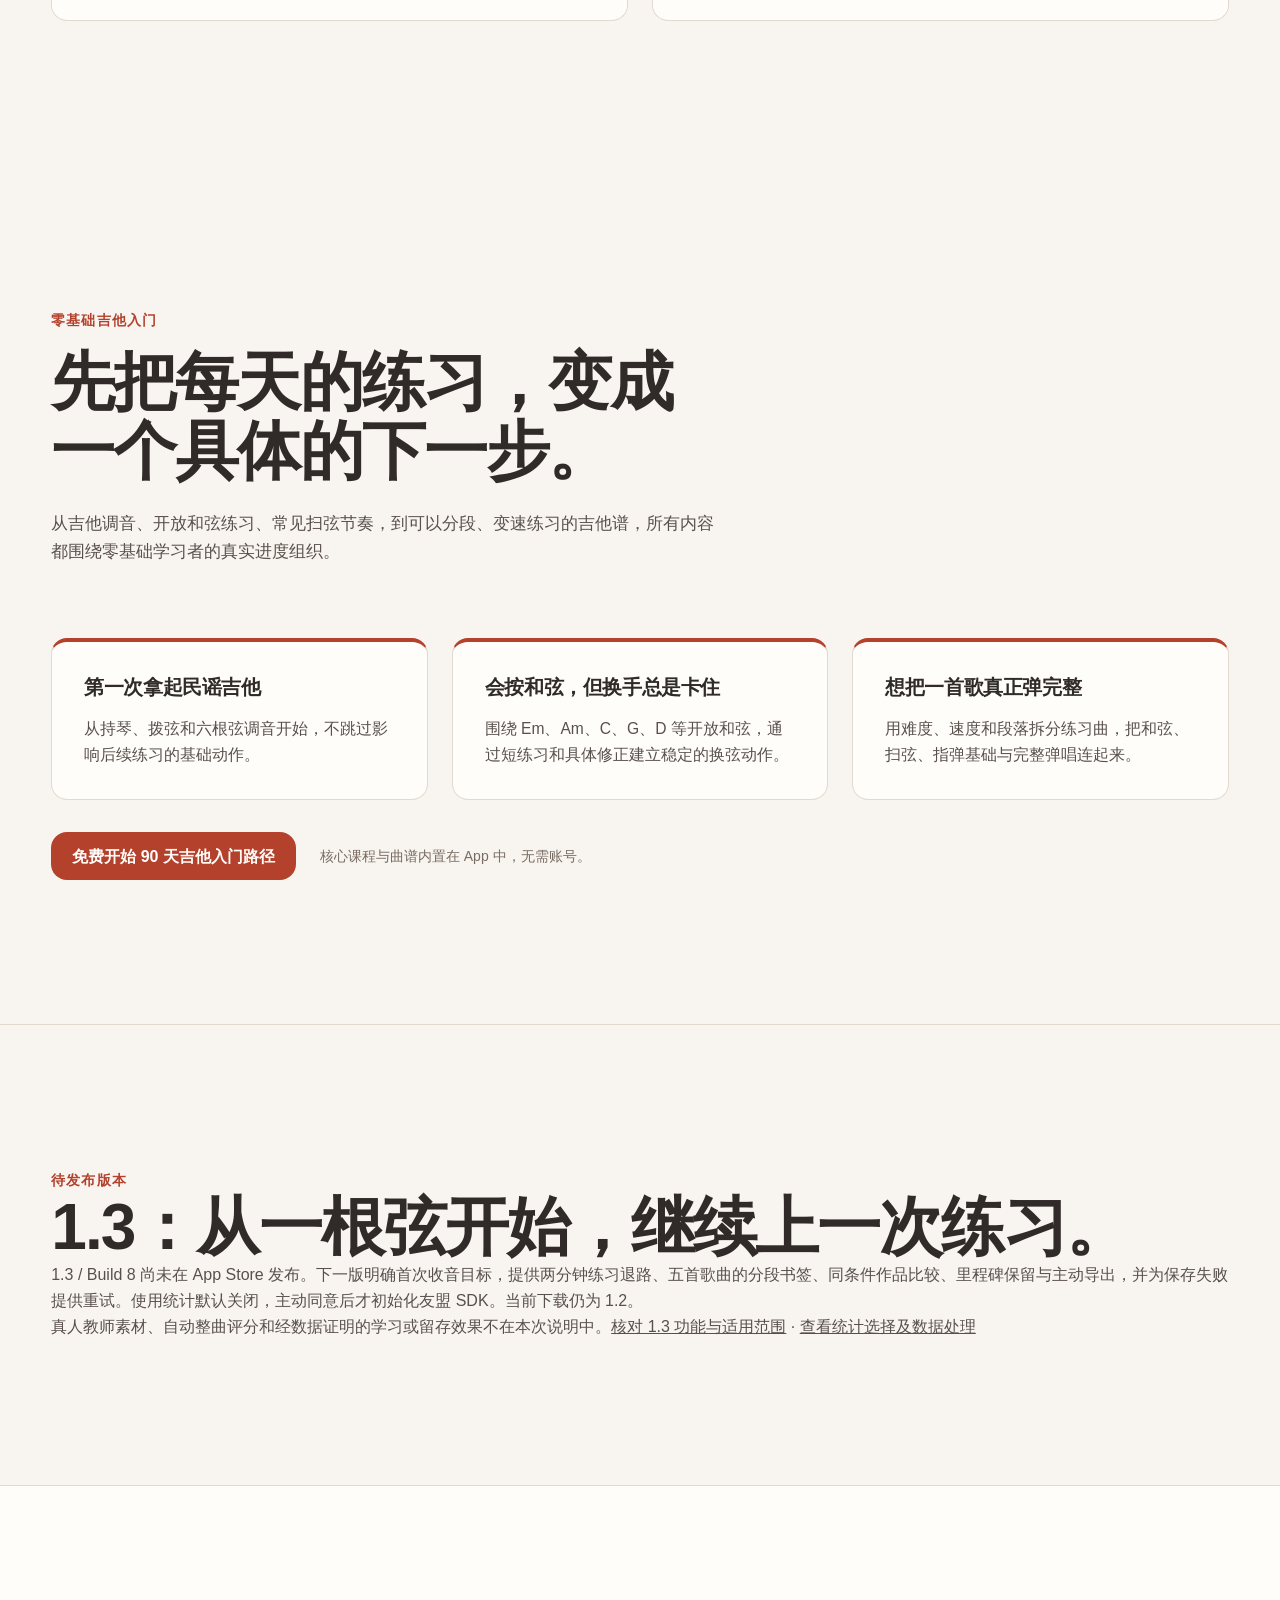
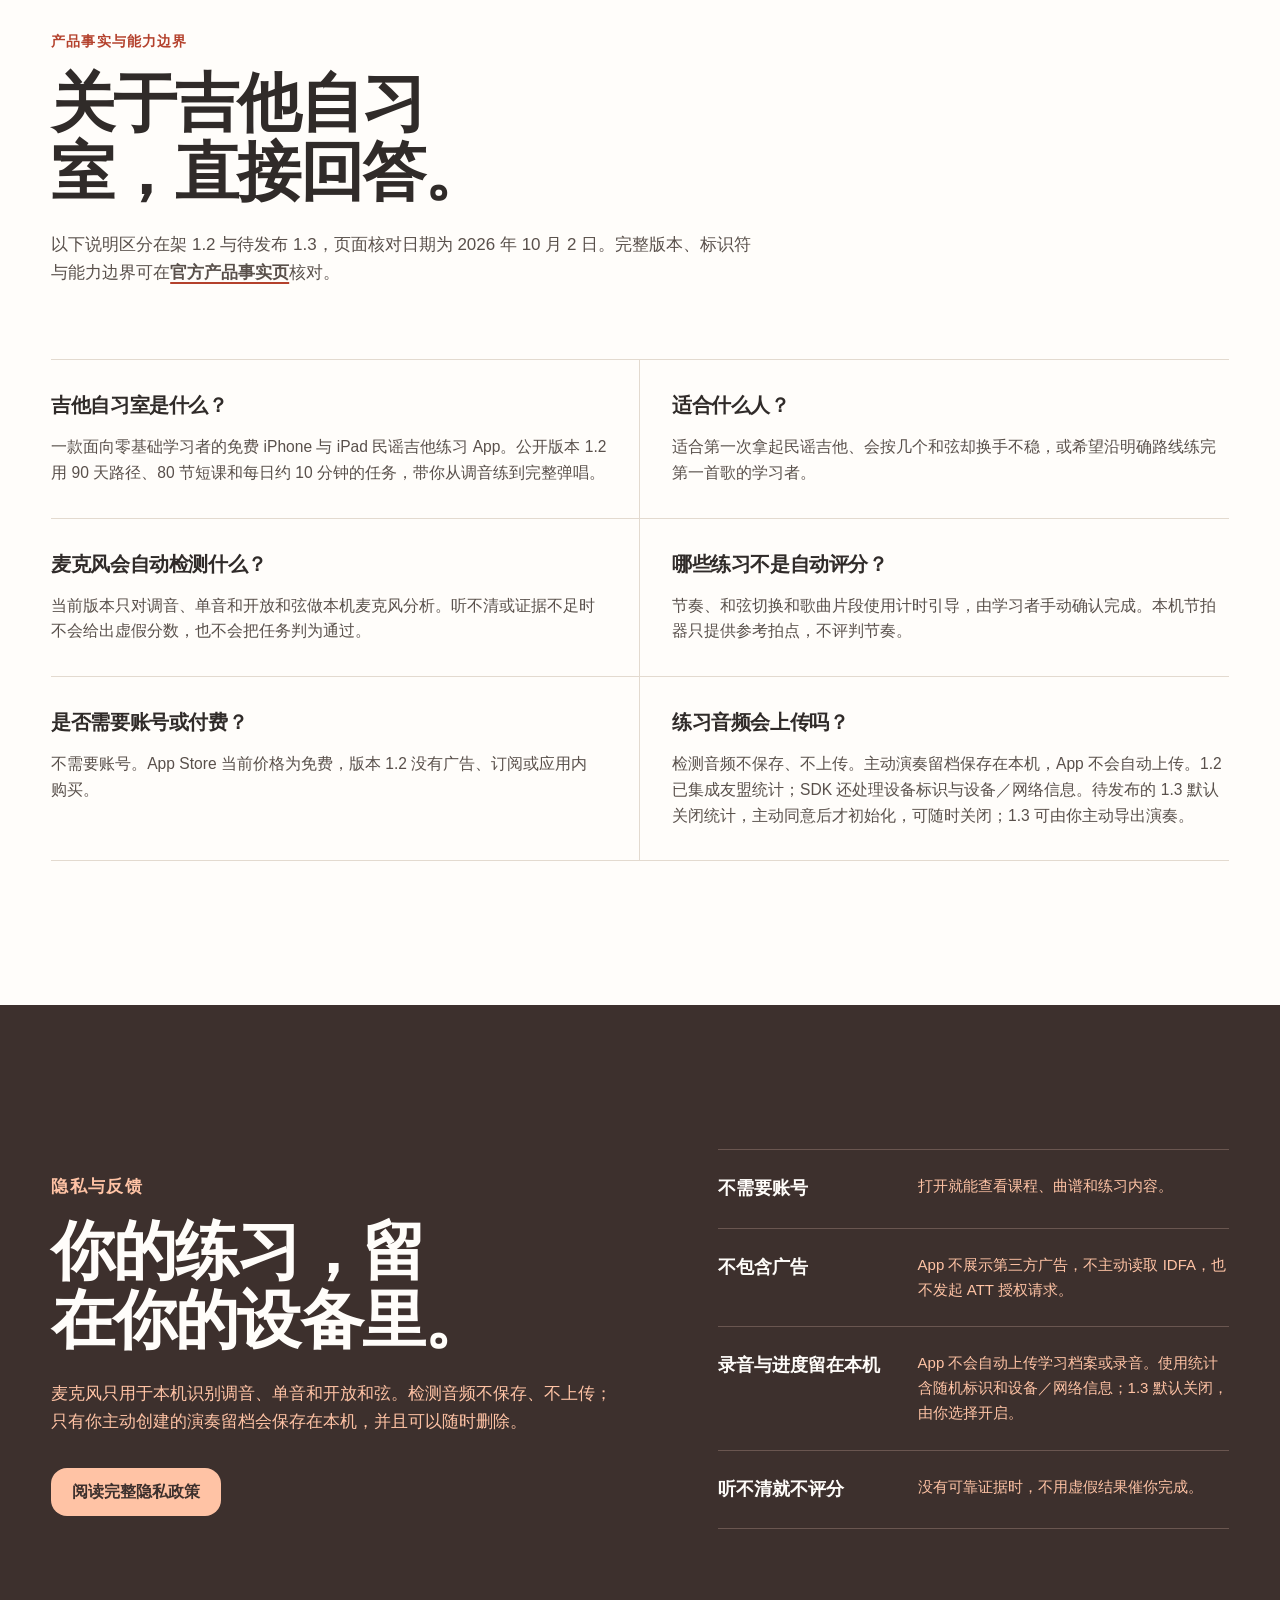
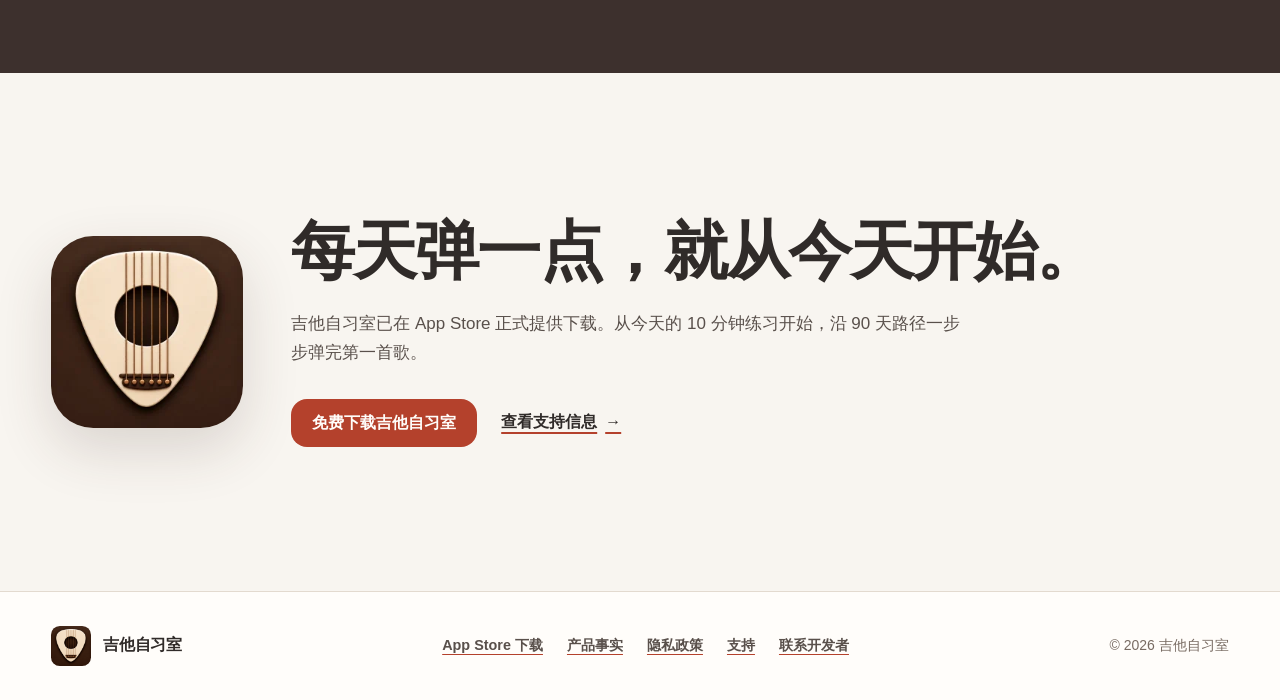
==== commit 7e5dd794: "Align homepage identifier wording with SDK disclosure" ====
--- a/index.html
+++ b/index.html
@@ -523,7 +523,7 @@
 
         <ul class="privacy-list">
           <li><strong>不需要账号</strong><span>打开就能查看课程、曲谱和练习内容。</span></li>
-          <li><strong>不包含广告</strong><span>当前版本没有第三方广告与跨 App 追踪。</span></li>
+          <li><strong>不包含广告</strong><span>App 不展示第三方广告，不主动读取 IDFA，也不发起 ATT 授权请求。</span></li>
           <li><strong>录音与进度留在本机</strong><span>App 不会自动上传学习档案或录音。使用统计含随机标识和设备／网络信息；1.3 默认关闭，由你选择开启。</span></li>
           <li><strong>听不清就不评分</strong><span>没有可靠证据时，不用虚假结果催你完成。</span></li>
         </ul>
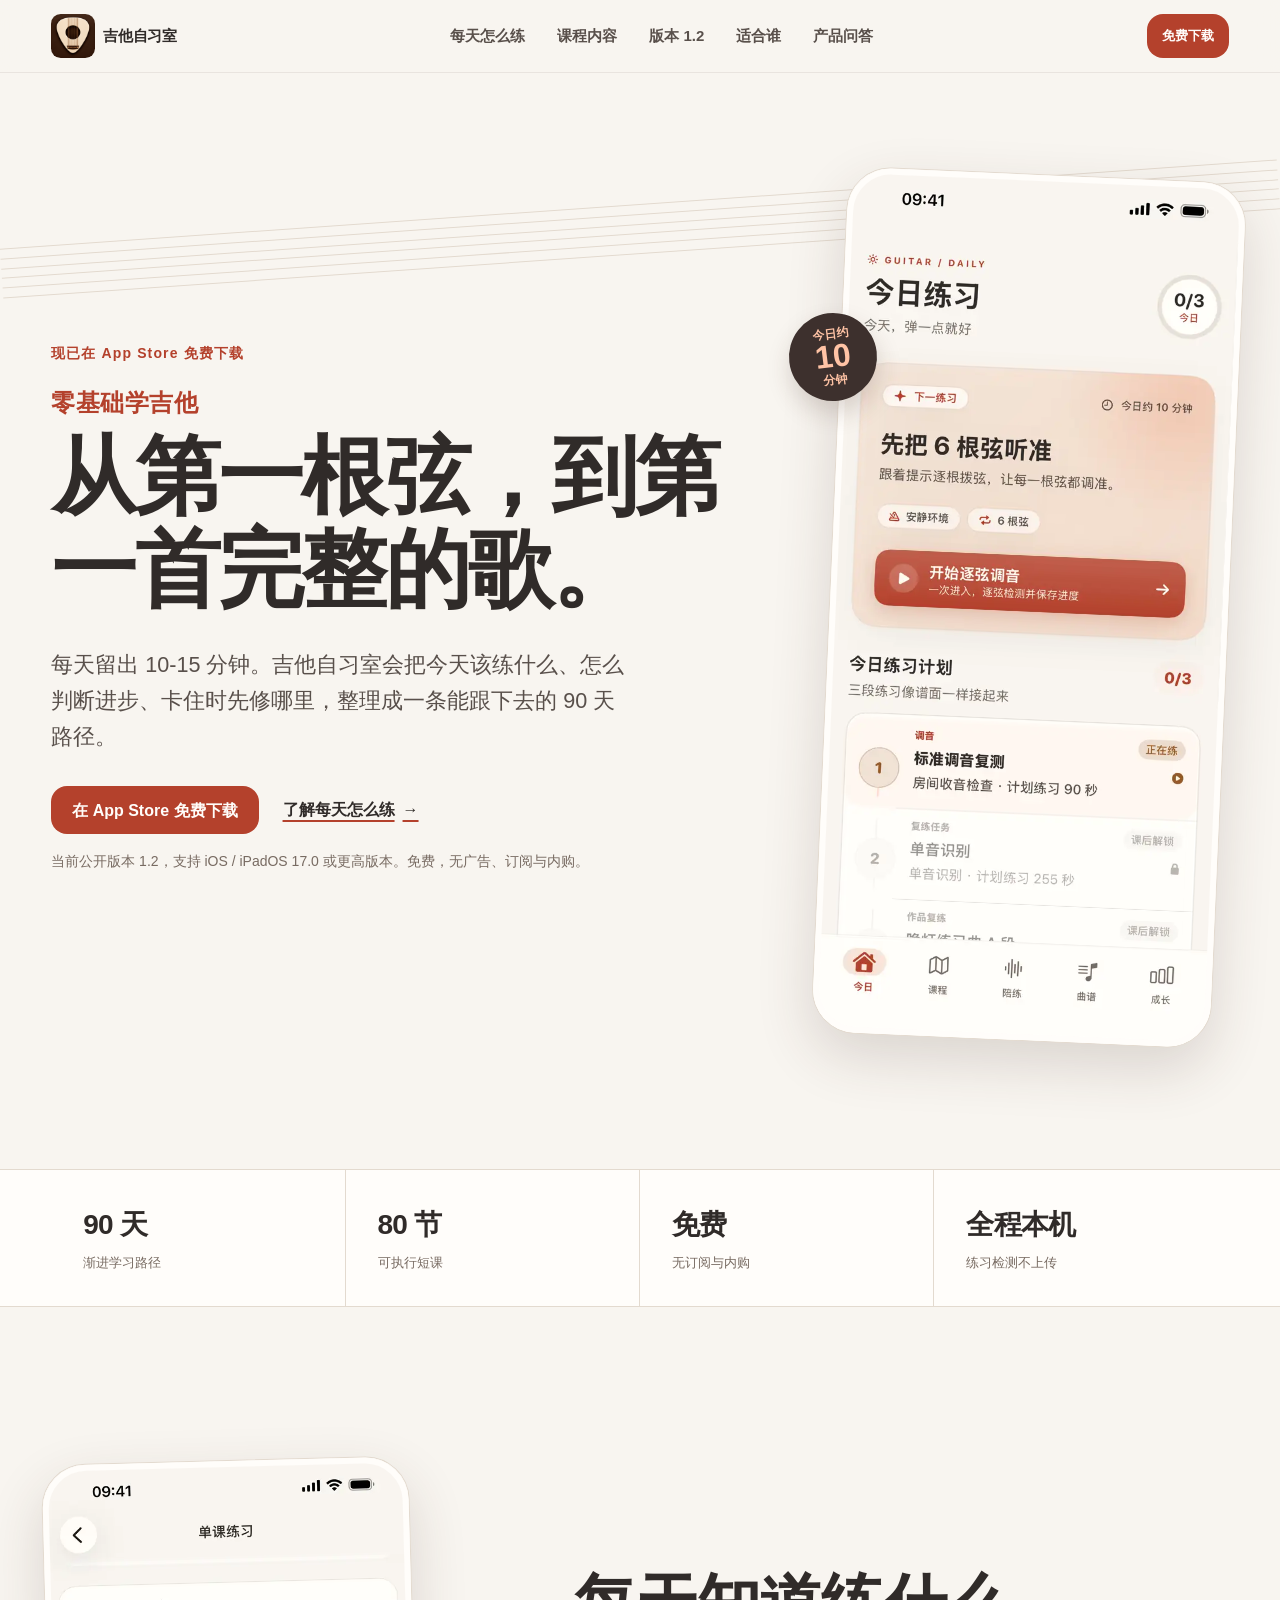
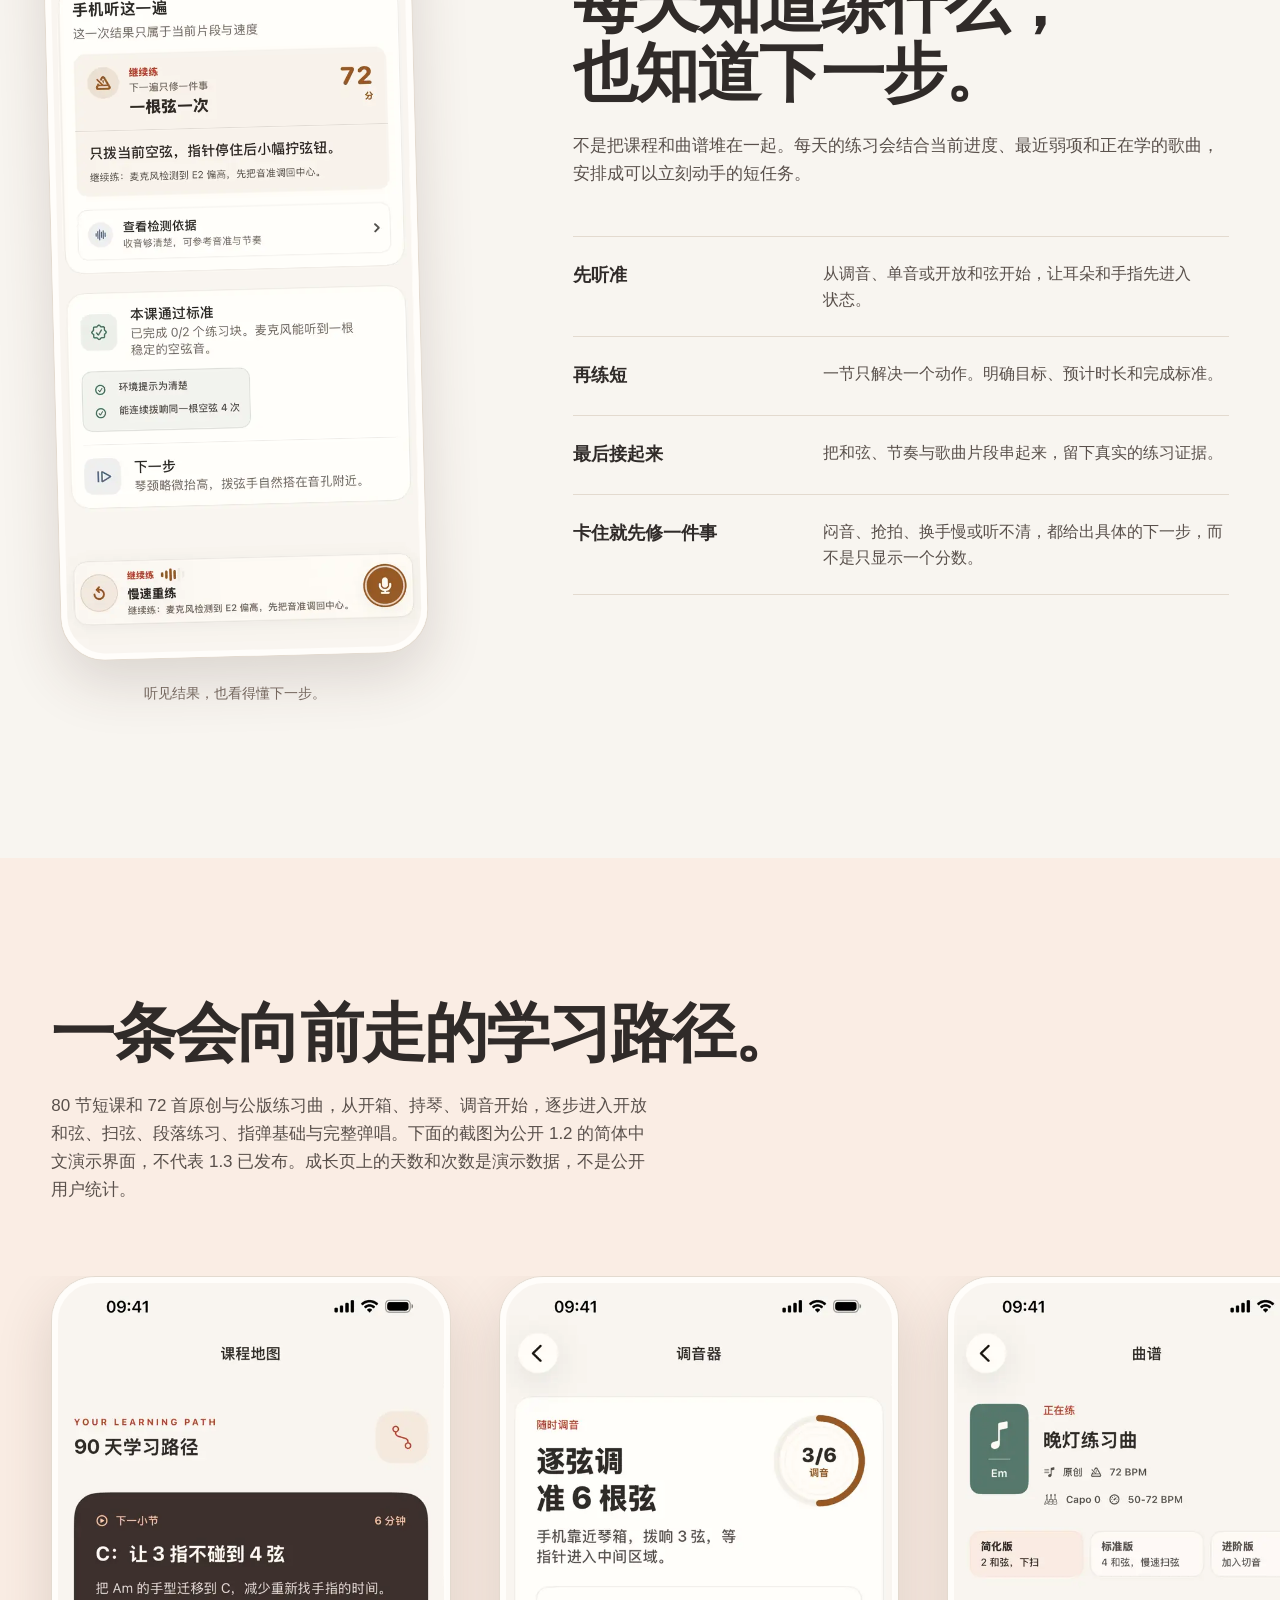
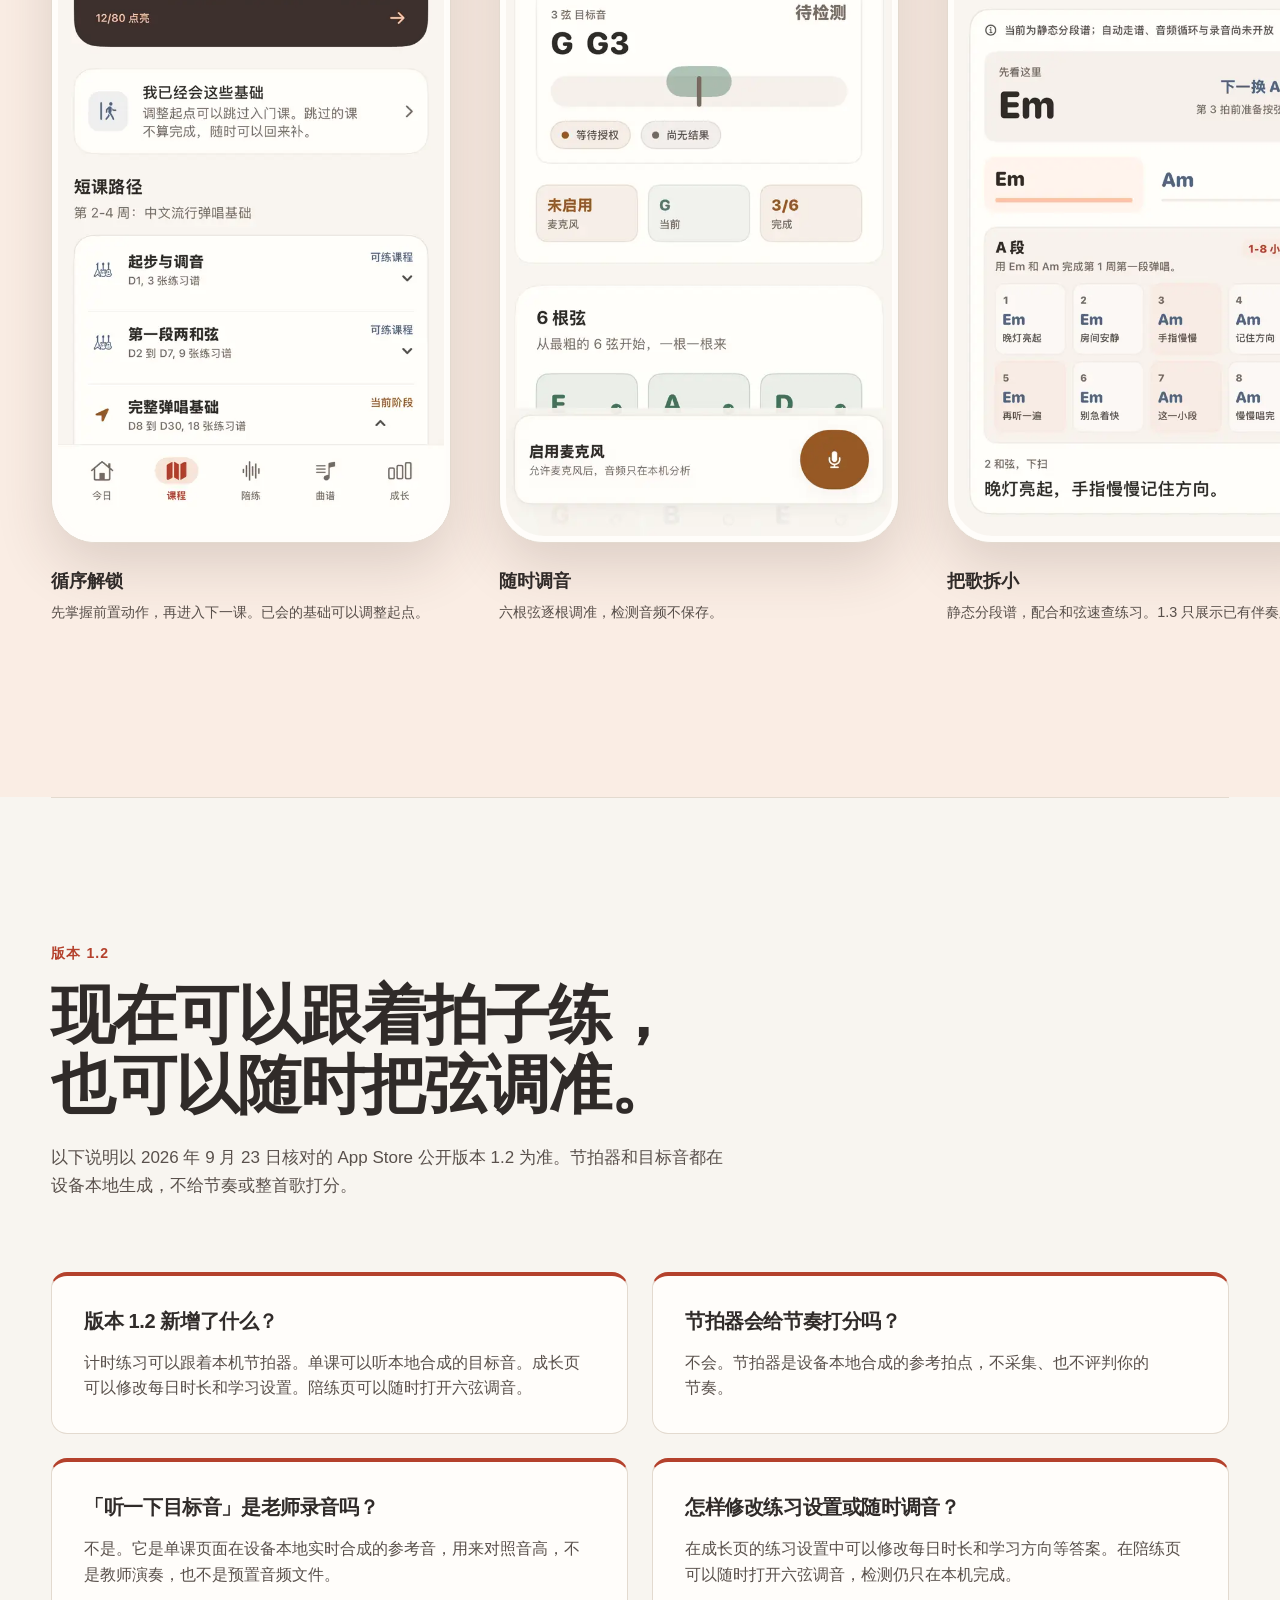
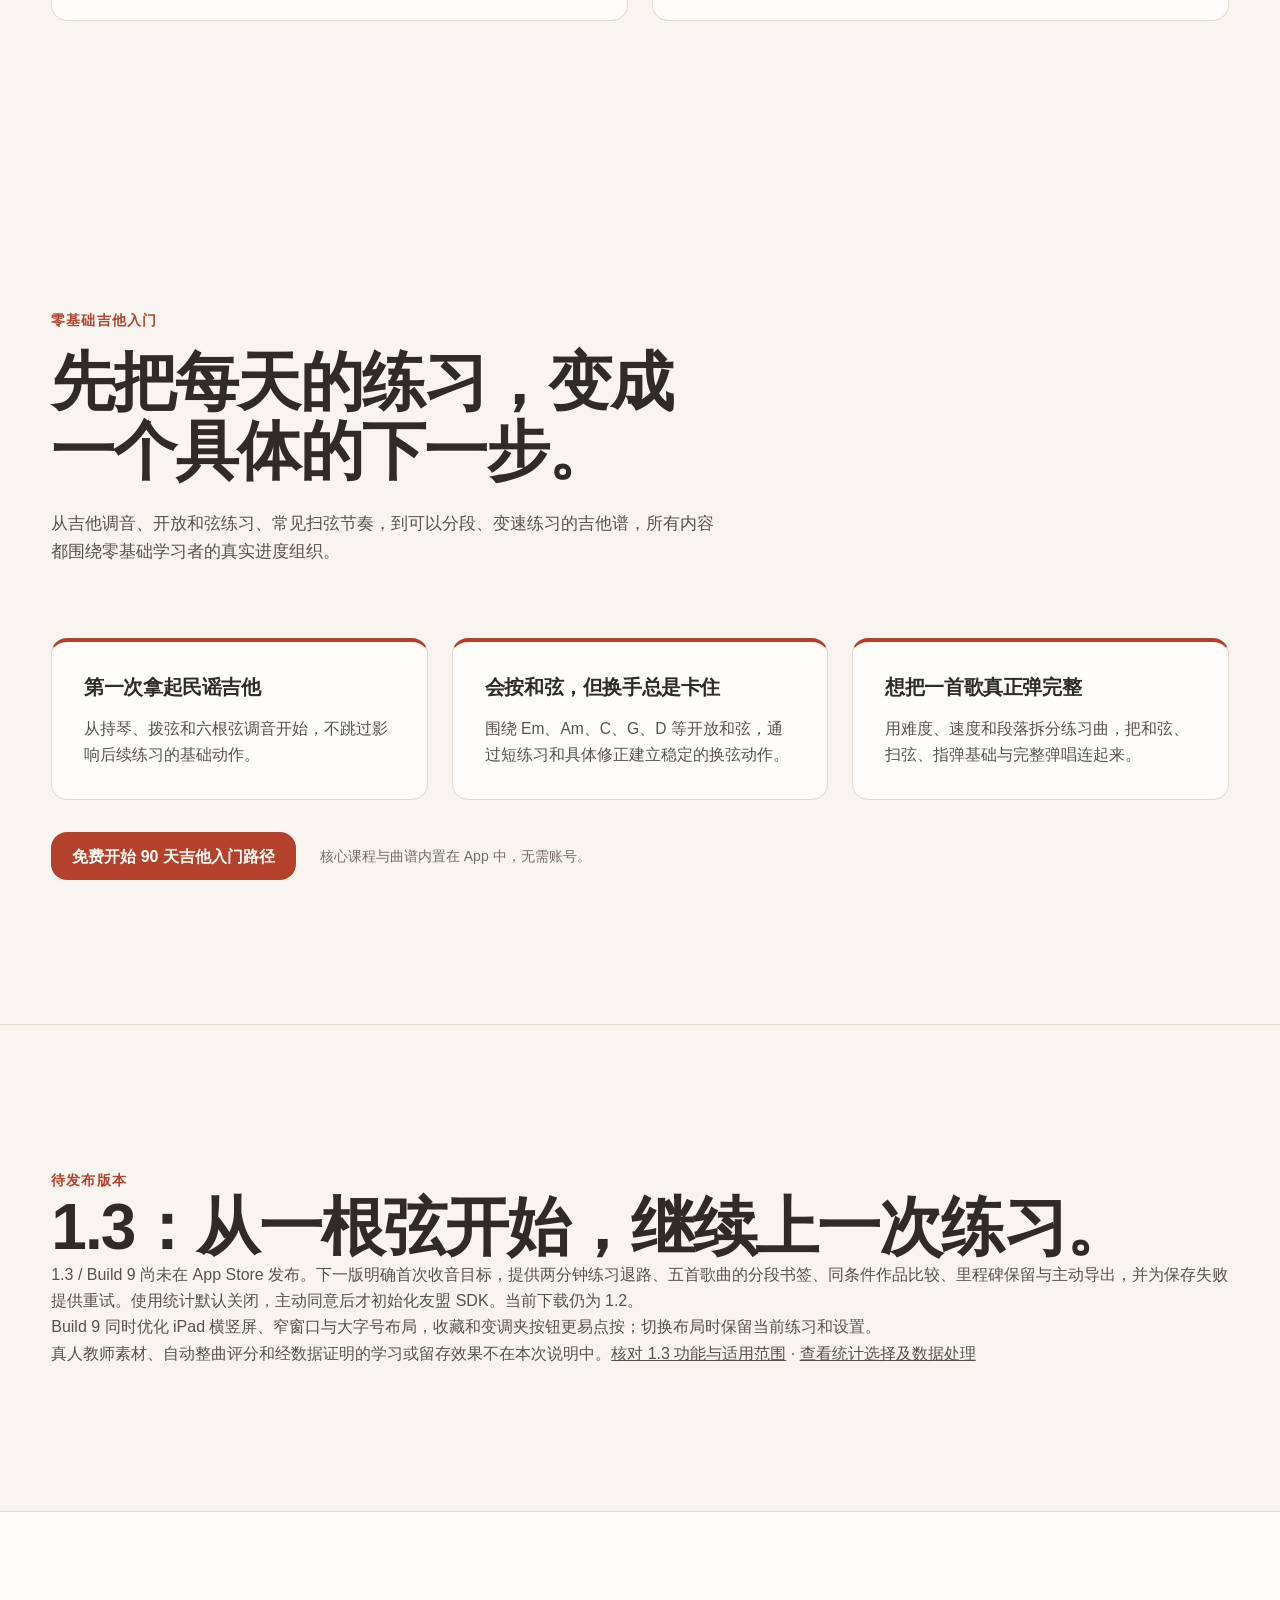
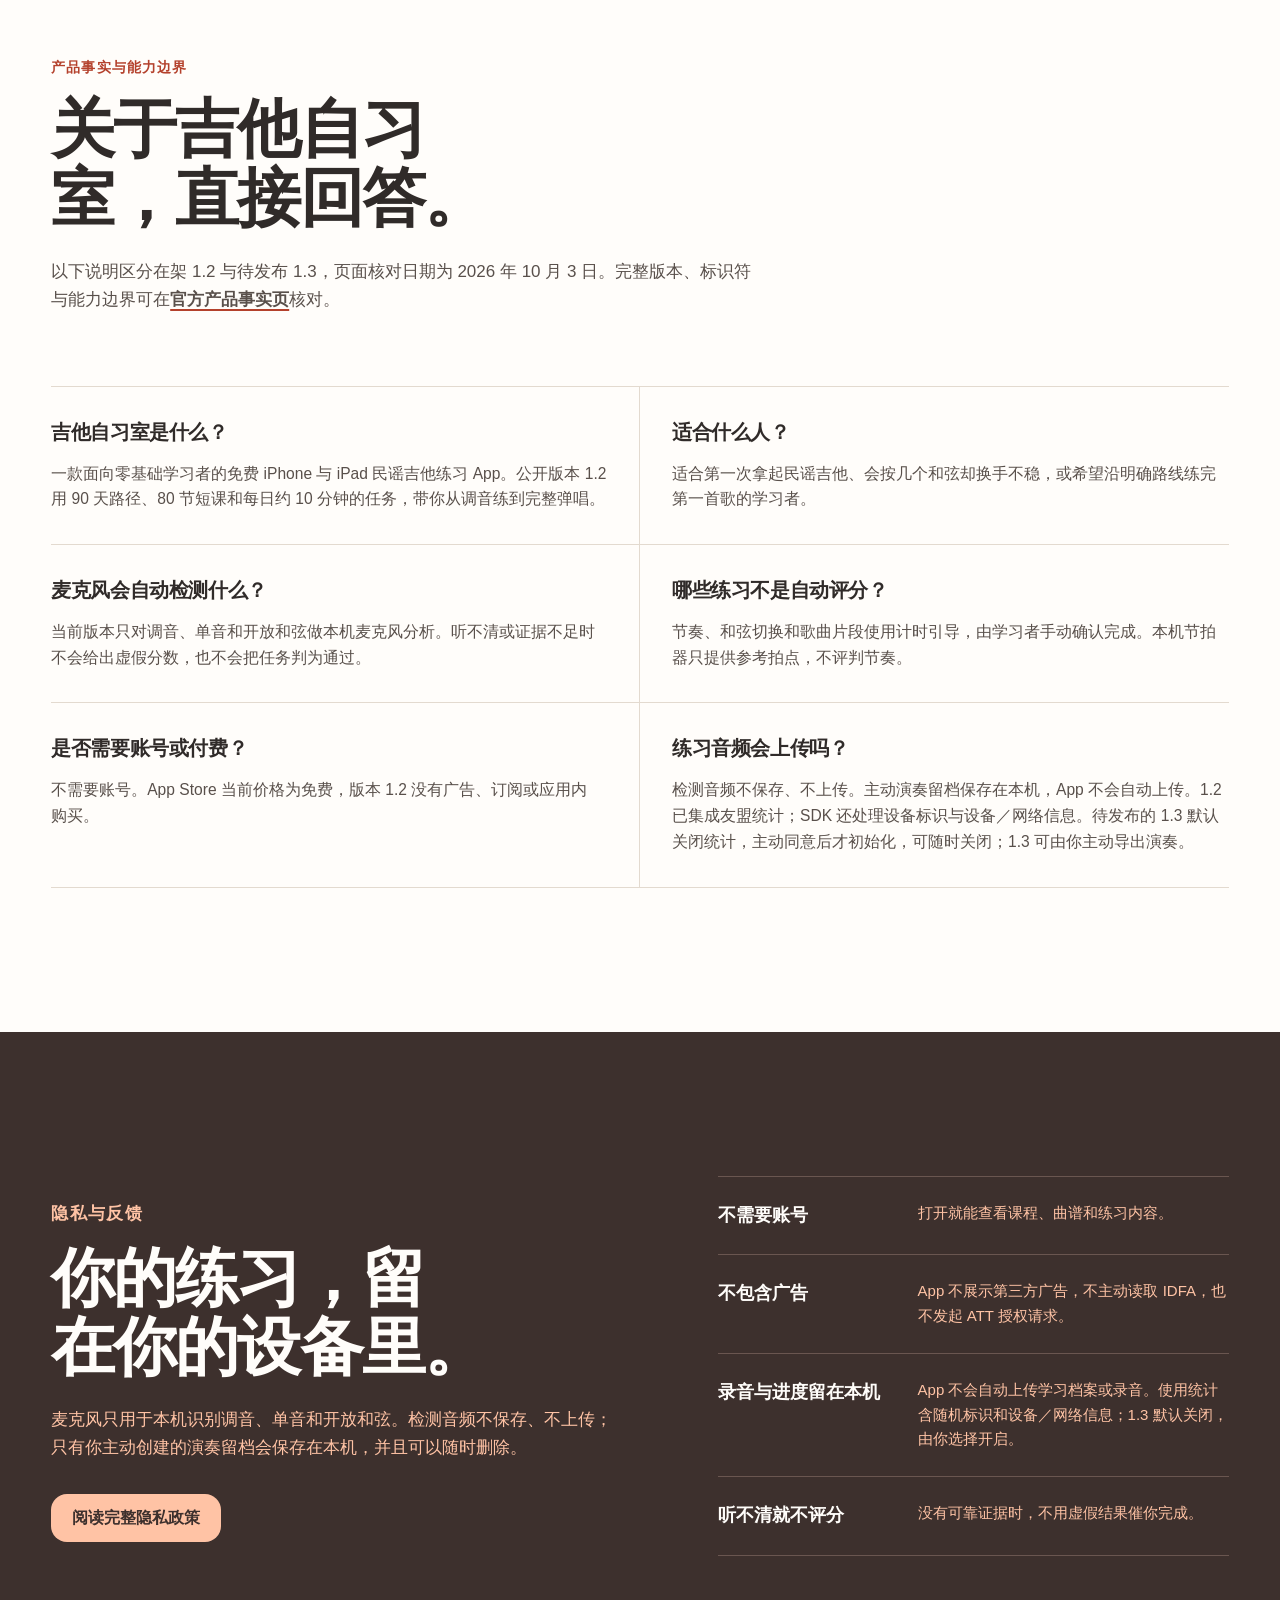
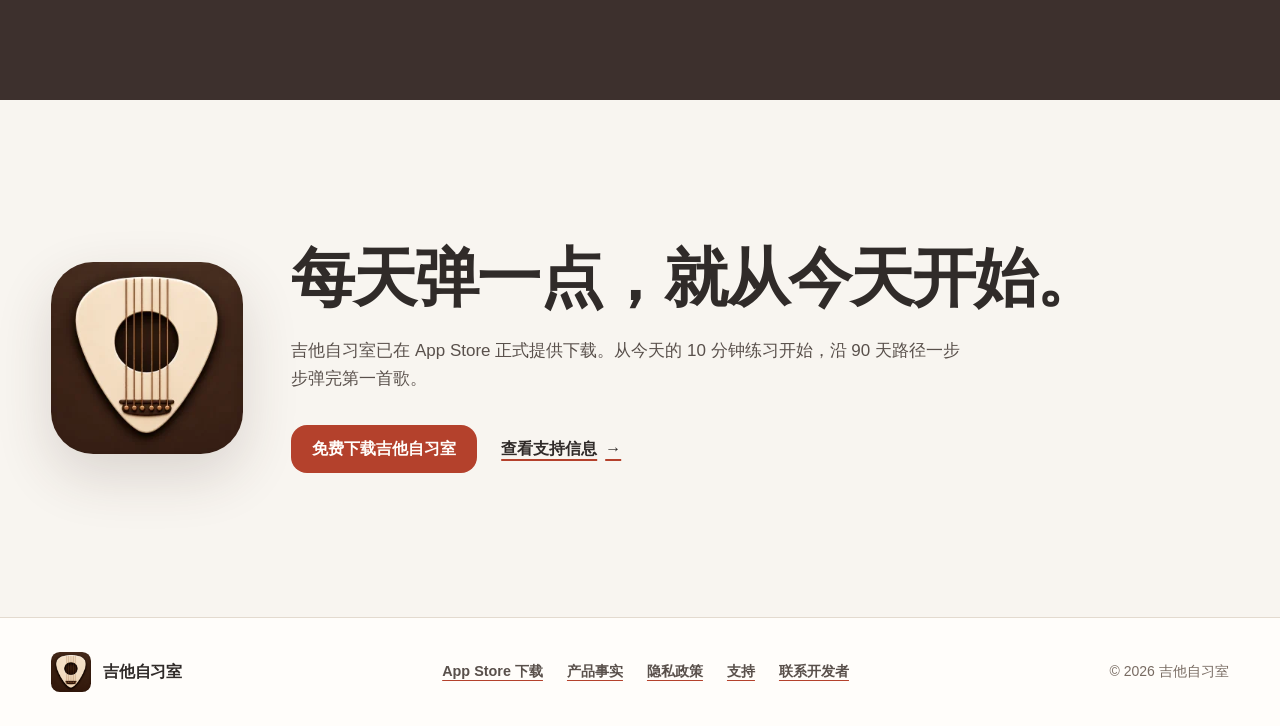
==== commit cb181a86: "Update pending 1.3 listing for Build 9" ====
--- a/index.html
+++ b/index.html
@@ -143,7 +143,7 @@
             "https://weizhichao1027-collab.github.io/xianlian-legal/assets/growth.webp"
           ],
           "datePublished": "2026-07-23",
-          "dateModified": "2026-10-02",
+          "dateModified": "2026-10-03",
           "offers": {
             "@type": "Offer",
             "url": "https://apps.apple.com/cn/app/id6788635183",
@@ -180,7 +180,7 @@
           "primaryImageOfPage": {
             "@id": "https://weizhichao1027-collab.github.io/xianlian-legal/#primaryimage"
           },
-          "dateModified": "2026-10-02",
+          "dateModified": "2026-10-03",
           "relatedLink": [
             "https://weizhichao1027-collab.github.io/xianlian-legal/about.html",
             "https://weizhichao1027-collab.github.io/xianlian-legal/support.html",
@@ -470,7 +470,8 @@
       <div class="section-shell">
         <p class="section-kicker">待发布版本</p>
         <h2 id="upcoming-title">1.3：从一根弦开始，继续上一次练习。</h2>
-        <p>1.3 / Build 8 尚未在 App Store 发布。下一版明确首次收音目标，提供两分钟练习退路、五首歌曲的分段书签、同条件作品比较、里程碑保留与主动导出，并为保存失败提供重试。使用统计默认关闭，主动同意后才初始化友盟 SDK。当前下载仍为 1.2。</p>
+        <p>1.3 / Build 9 尚未在 App Store 发布。下一版明确首次收音目标，提供两分钟练习退路、五首歌曲的分段书签、同条件作品比较、里程碑保留与主动导出，并为保存失败提供重试。使用统计默认关闭，主动同意后才初始化友盟 SDK。当前下载仍为 1.2。</p>
+        <p>Build 9 同时优化 iPad 横竖屏、窄窗口与大字号布局，收藏和变调夹按钮更易点按；切换布局时保留当前练习和设置。</p>
         <p>真人教师素材、自动整曲评分和经数据证明的学习或留存效果不在本次说明中。<a href="./about.html#upcoming-1-3">核对 1.3 功能与适用范围</a> · <a href="./privacy.html">查看统计选择及数据处理</a></p>
       </div>
     </section>
@@ -480,7 +481,7 @@
         <div class="facts-heading">
           <p class="section-kicker">产品事实与能力边界</p>
           <h2 id="facts-title">关于吉他自习室，直接回答。</h2>
-          <p>以下说明区分在架 1.2 与待发布 1.3，页面核对日期为 <time datetime="2026-10-02">2026 年 10 月 2 日</time>。完整版本、标识符与能力边界可在<a href="./about.html">官方产品事实页</a>核对。</p>
+          <p>以下说明区分在架 1.2 与待发布 1.3，页面核对日期为 <time datetime="2026-10-03">2026 年 10 月 3 日</time>。完整版本、标识符与能力边界可在<a href="./about.html">官方产品事实页</a>核对。</p>
         </div>
 
         <div class="answer-grid">
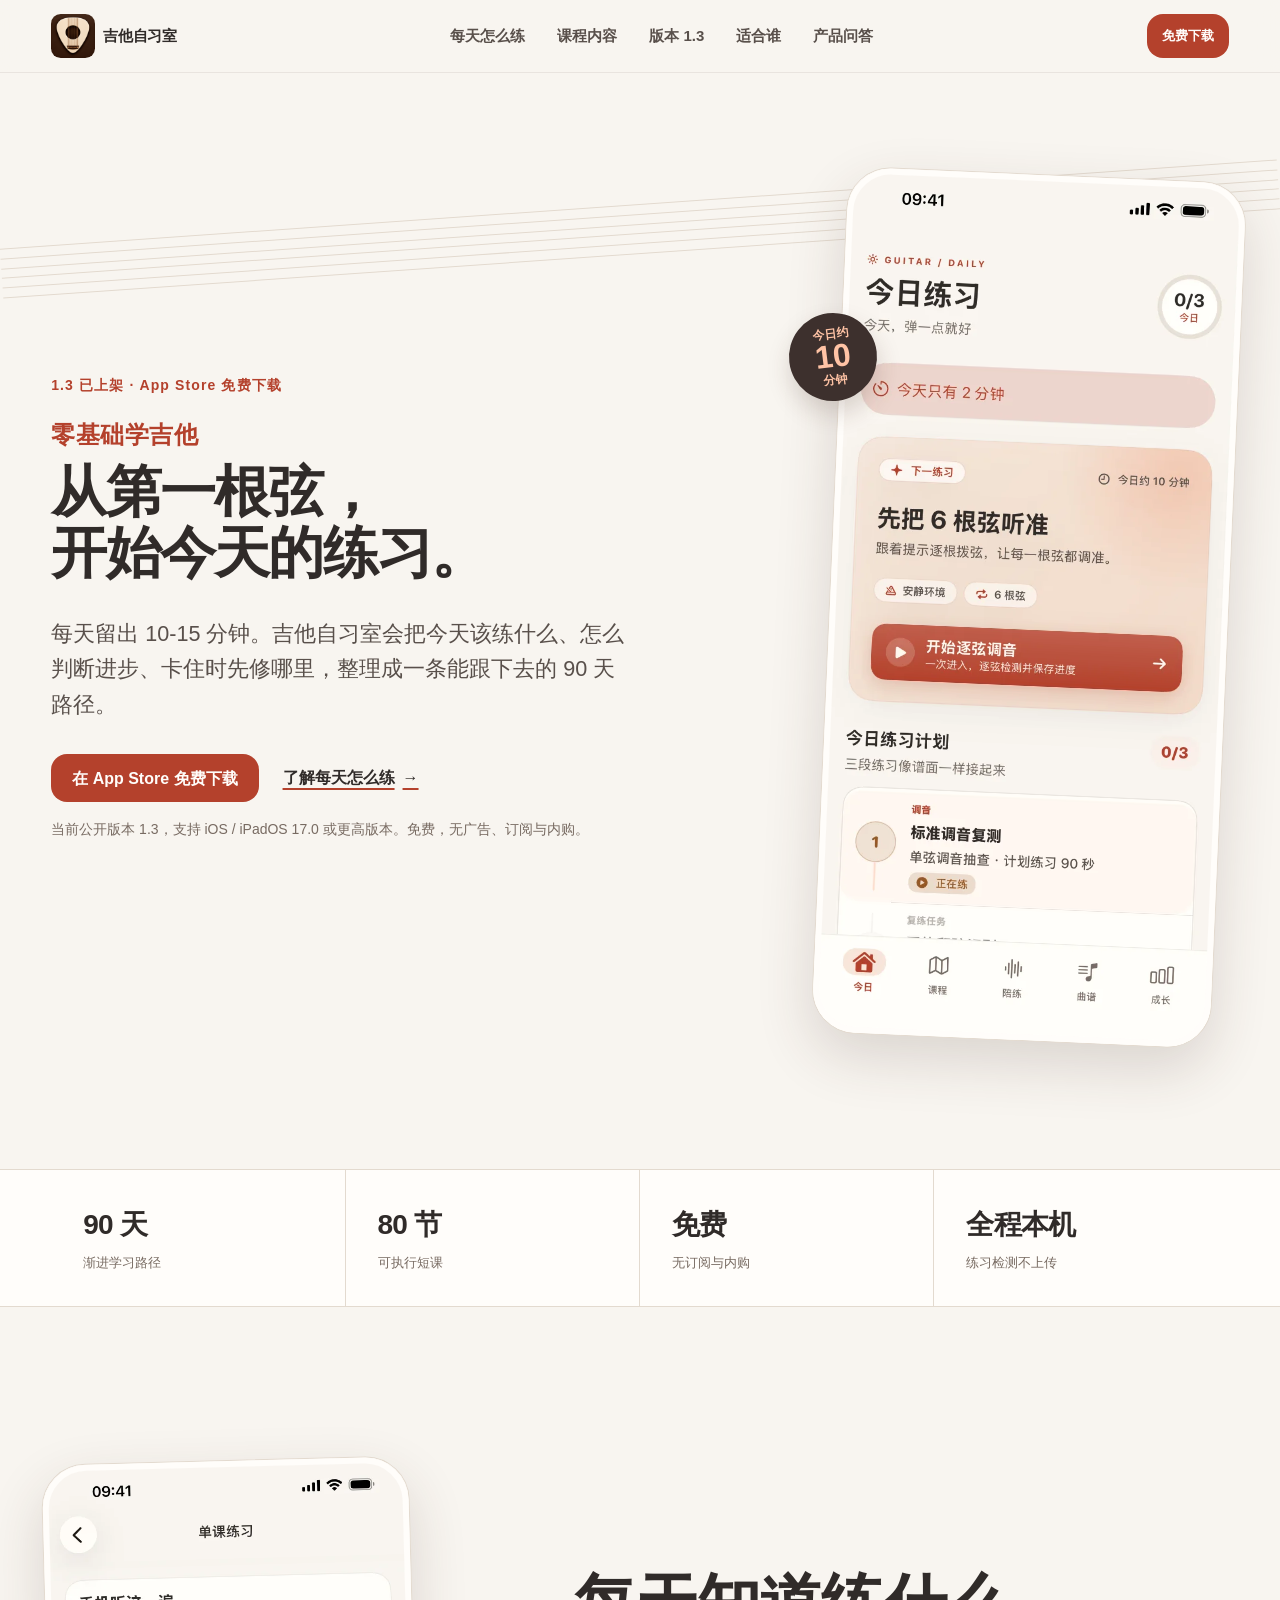
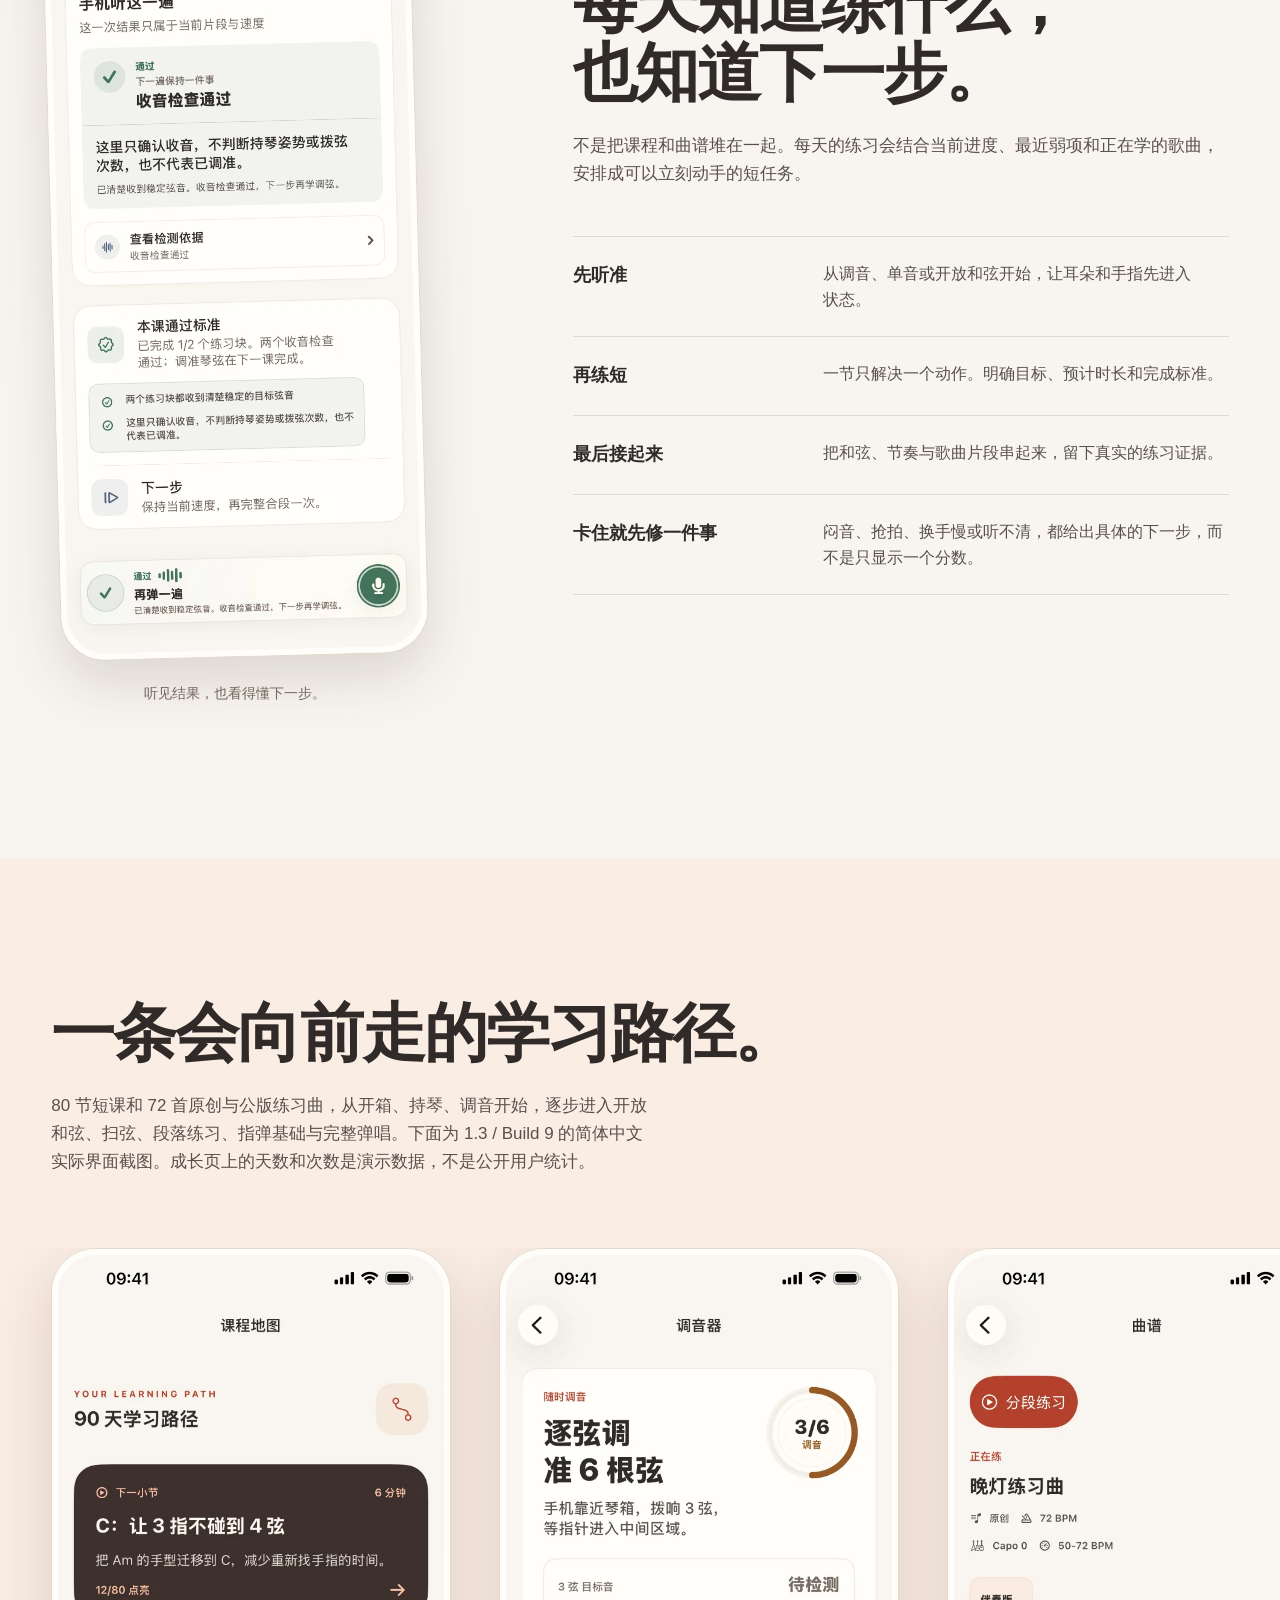
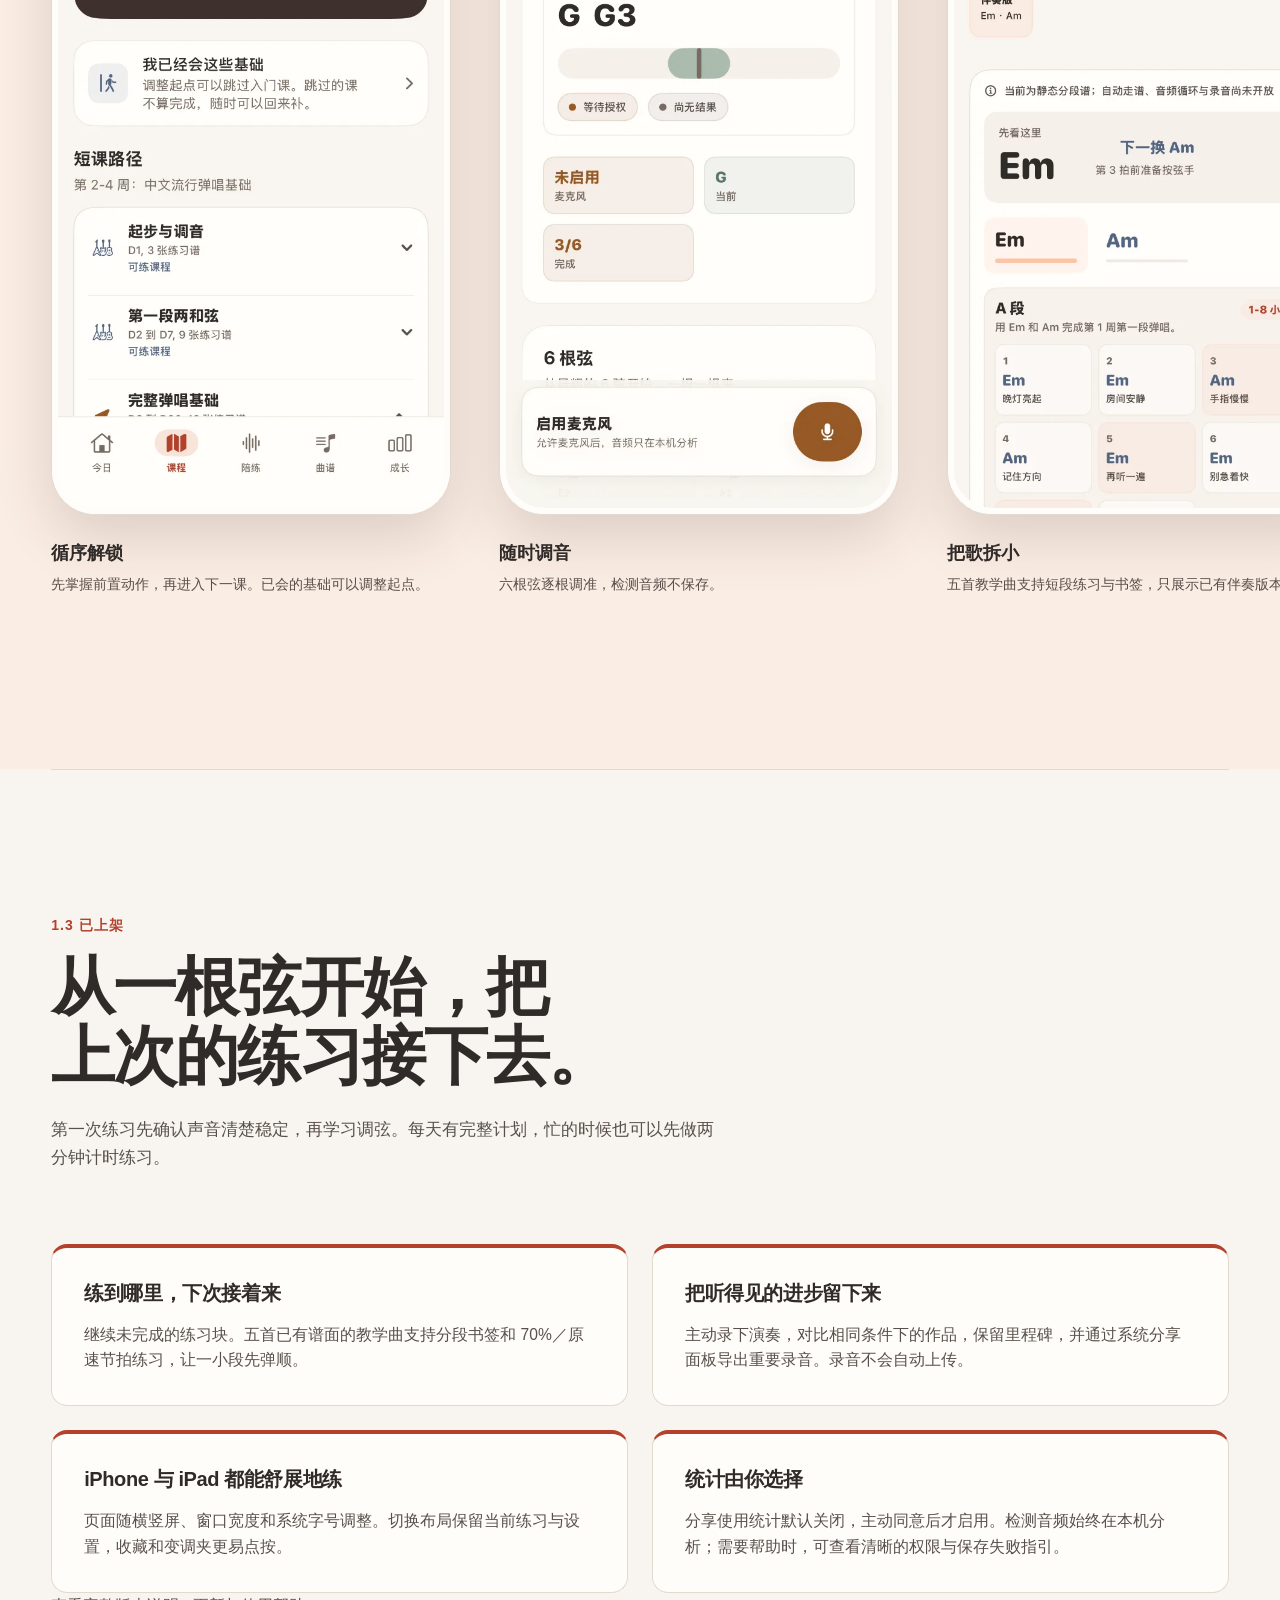
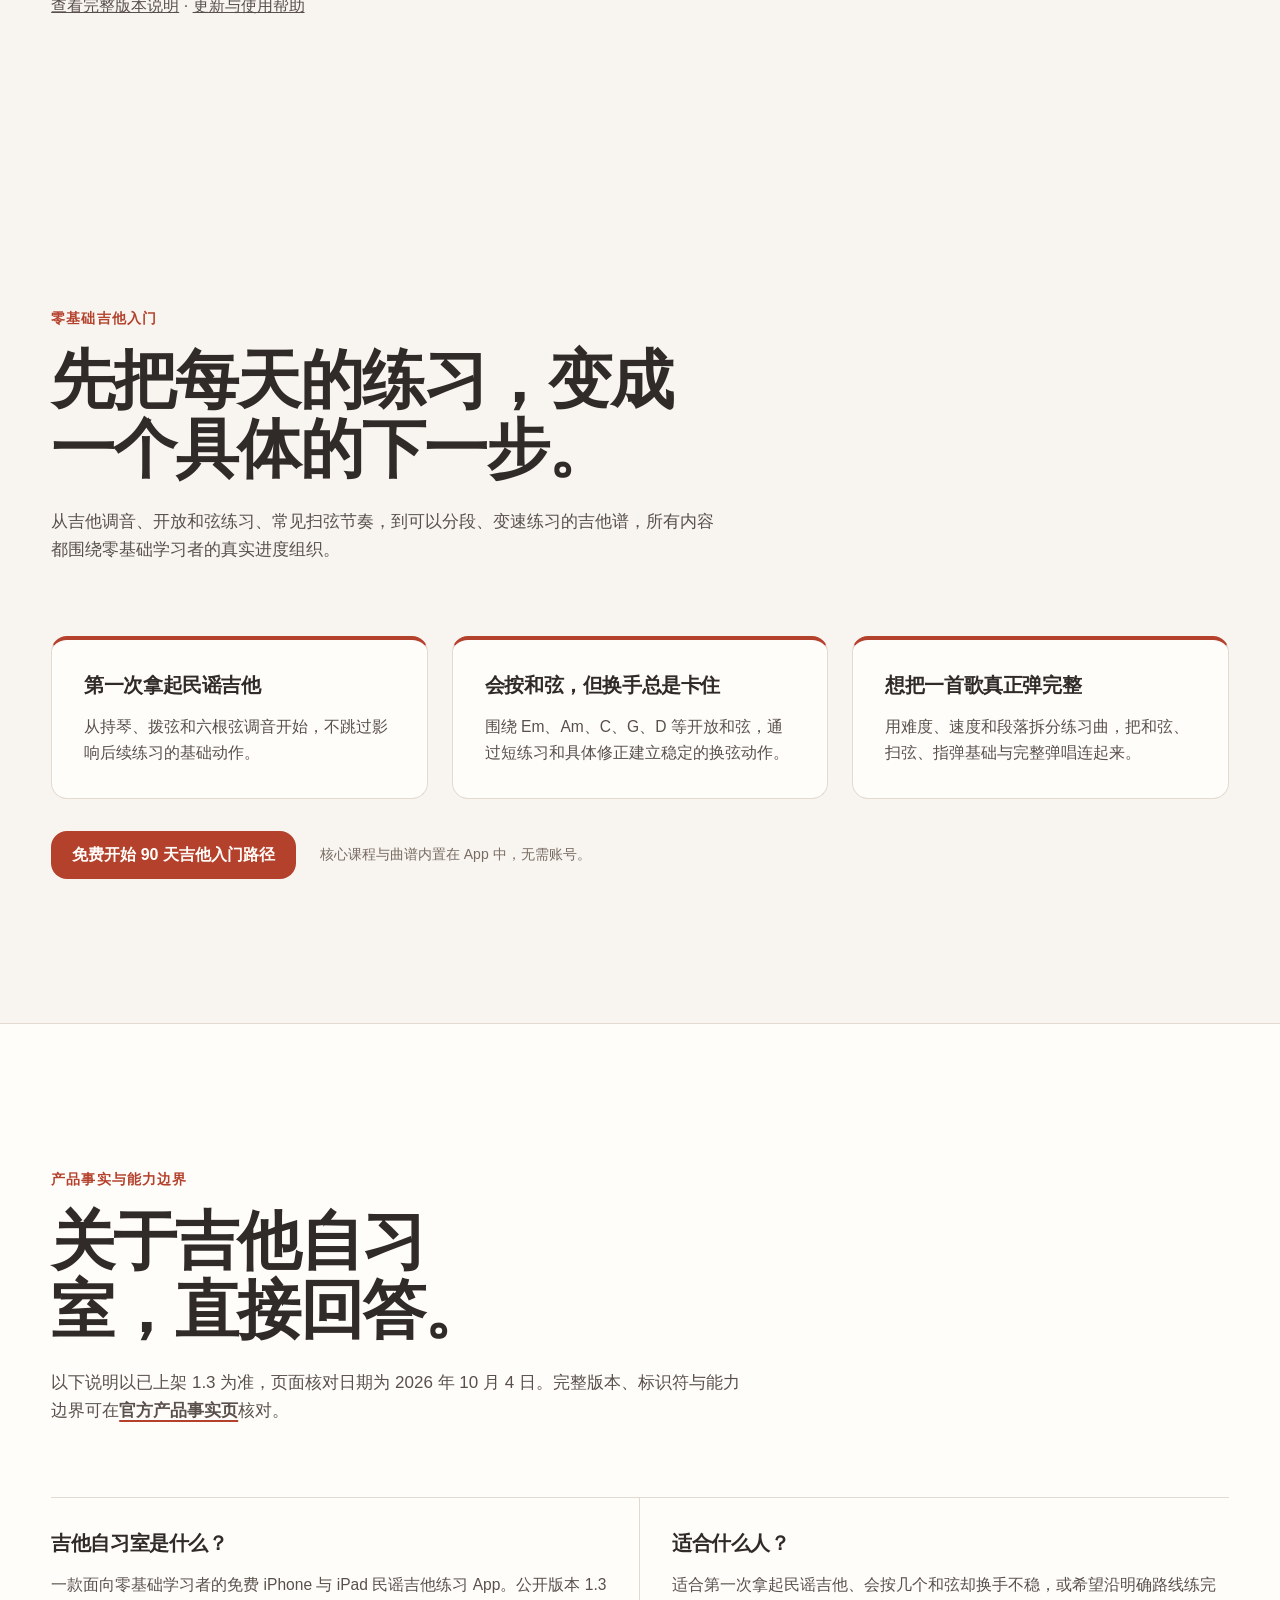
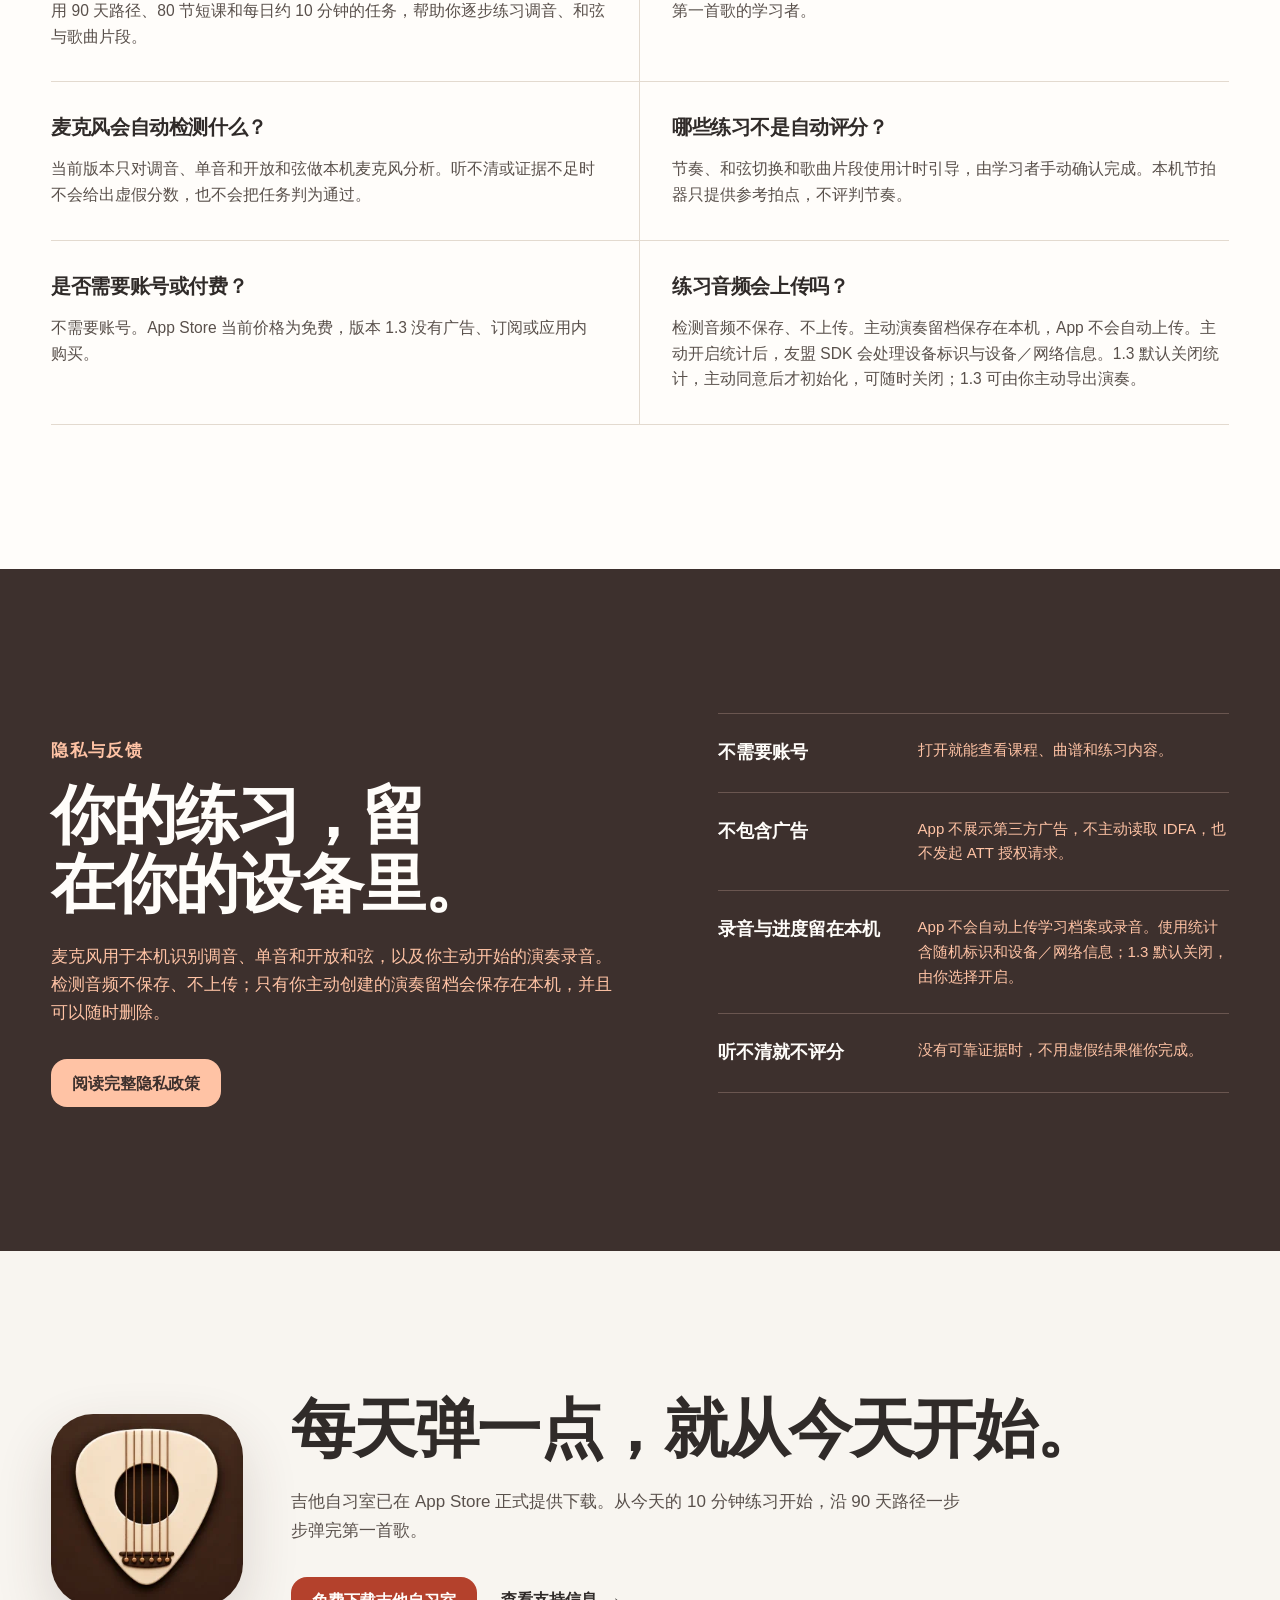
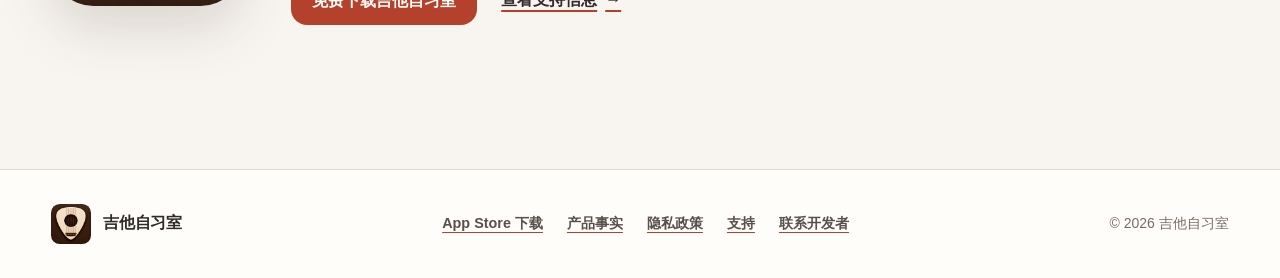
==== commit 56013f0b: "Launch 1.3 website with current support, privacy and search metadata" ====
--- a/index.html
+++ b/index.html
@@ -4,7 +4,7 @@
   <meta charset="utf-8">
   <meta name="viewport" content="width=device-width, initial-scale=1, viewport-fit=cover">
   <title>吉他自习室：零基础学吉他｜90 天民谣吉他入门 App</title>
-  <meta name="description" content="吉他自习室是面向零基础学习者的免费 iPhone 与 iPad 民谣吉他练习 App。公开版本 1.2 提供 90 天路径、本机调音反馈、节拍器与本地目标音，现已在 App Store 下载。">
+  <meta name="description" content="吉他自习室 1.3 已上架：免费 iPhone 与 iPad 吉他入门 App，90 天路径、80 节短课、72 首教学曲、本机调音与和弦反馈。支持两分钟练习、分段续练、录音对比与导出，无广告、订阅或内购。">
   <meta name="robots" content="index, follow, max-image-preview:large, max-snippet:-1, max-video-preview:-1">
   <meta name="google-site-verification" content="8ZJPCPf4ZDXOyR88ShC7PA1WEXwOOsnh5gwaEaTg8Bg">
   <meta name="application-name" content="吉他自习室">
@@ -15,7 +15,7 @@
   <meta property="og:locale" content="zh_CN">
   <meta property="og:site_name" content="吉他自习室">
   <meta property="og:title" content="吉他自习室：零基础学吉他｜90 天民谣吉他入门 App">
-  <meta property="og:description" content="公开版本 1.2：每天约 10 分钟，沿 90 天路径学习调音、和弦与歌曲。本机练习反馈不上传，现已在 App Store 免费下载。">
+  <meta property="og:description" content="吉他自习室 1.3 已上架：免费 iPhone 与 iPad 吉他入门 App，90 天路径、80 节短课、72 首教学曲、本机调音与和弦反馈。支持两分钟练习、分段续练、录音对比与导出，无广告、订阅或内购。">
   <meta property="og:url" content="https://weizhichao1027-collab.github.io/xianlian-legal/">
   <meta property="og:image" content="https://weizhichao1027-collab.github.io/xianlian-legal/assets/og-cover.png">
   <meta property="og:image:secure_url" content="https://weizhichao1027-collab.github.io/xianlian-legal/assets/og-cover.png">
@@ -25,7 +25,7 @@
   <meta property="og:image:alt" content="吉他自习室 App 的 90 天吉他入门路径与今日练习页面">
   <meta name="twitter:card" content="summary_large_image">
   <meta name="twitter:title" content="吉他自习室：零基础学吉他｜90 天民谣吉他入门 App">
-  <meta name="twitter:description" content="公开版本 1.2：每天约 10 分钟，沿 90 天路径学习调音、和弦与歌曲。本机练习反馈不上传，现已在 App Store 免费下载。">
+  <meta name="twitter:description" content="吉他自习室 1.3 已上架：免费 iPhone 与 iPad 吉他入门 App，90 天路径、80 节短课、72 首教学曲、本机调音与和弦反馈。支持两分钟练习、分段续练、录音对比与导出，无广告、订阅或内购。">
   <meta name="twitter:image" content="https://weizhichao1027-collab.github.io/xianlian-legal/assets/og-cover.png">
   <meta name="twitter:image:alt" content="吉他自习室 App 的 90 天吉他入门路径与今日练习页面">
   <link rel="canonical" href="https://weizhichao1027-collab.github.io/xianlian-legal/">
@@ -39,250 +39,226 @@
   <link rel="preload" href="./assets/today.webp" as="image" type="image/webp" fetchpriority="high">
   <link rel="stylesheet" href="./marketing.css">
   <script type="application/ld+json">
+{
+  "@context": "https://schema.org",
+  "@graph": [
     {
-      "@context": "https://schema.org",
-      "@graph": [
+      "@type": "WebSite",
+      "@id": "https://weizhichao1027-collab.github.io/xianlian-legal/#website",
+      "url": "https://weizhichao1027-collab.github.io/xianlian-legal/",
+      "name": "吉他自习室",
+      "alternateName": "吉他自习室 App",
+      "publisher": {
+        "@id": "https://weizhichao1027-collab.github.io/xianlian-legal/#developer"
+      },
+      "inLanguage": "zh-Hans"
+    },
+    {
+      "@type": "Organization",
+      "@id": "https://weizhichao1027-collab.github.io/xianlian-legal/#developer",
+      "name": "Shanghai Qishan Cultural Communication Co., Ltd.",
+      "url": "https://apps.apple.com/cn/developer/shanghai-qishan-cultural-communication-co-ltd/id1891134548",
+      "sameAs": "https://apps.apple.com/cn/developer/id1891134548",
+      "contactPoint": {
+        "@type": "ContactPoint",
+        "contactType": "customer support",
+        "email": "weizhichao1027@gmail.com",
+        "url": "https://weizhichao1027-collab.github.io/xianlian-legal/support.html"
+      }
+    },
+    {
+      "@type": "ImageObject",
+      "@id": "https://weizhichao1027-collab.github.io/xianlian-legal/#primaryimage",
+      "url": "https://weizhichao1027-collab.github.io/xianlian-legal/assets/og-cover.png",
+      "contentUrl": "https://weizhichao1027-collab.github.io/xianlian-legal/assets/og-cover.png",
+      "width": 1200,
+      "height": 630,
+      "caption": "吉他自习室的 90 天零基础吉他入门路径与今日练习页面",
+      "creator": {
+        "@id": "https://weizhichao1027-collab.github.io/xianlian-legal/#developer"
+      }
+    },
+    {
+      "@type": [
+        "SoftwareApplication",
+        "MobileApplication"
+      ],
+      "@id": "https://weizhichao1027-collab.github.io/xianlian-legal/#app",
+      "name": "吉他自习室：零基础学吉他",
+      "alternateName": "吉他自习室 App",
+      "description": "吉他自习室 1.3 已上架：免费 iPhone 与 iPad 吉他入门 App，90 天路径、80 节短课、72 首教学曲、本机调音与和弦反馈。支持两分钟练习、分段续练、录音对比与导出，无广告、订阅或内购。",
+      "url": "https://weizhichao1027-collab.github.io/xianlian-legal/",
+      "downloadUrl": "https://apps.apple.com/cn/app/id6788635183",
+      "installUrl": "https://apps.apple.com/cn/app/id6788635183",
+      "sameAs": "https://apps.apple.com/cn/app/id6788635183",
+      "applicationCategory": "EducationalApplication",
+      "operatingSystem": "iOS 17.0 or later; iPadOS 17.0 or later",
+      "availableOnDevice": [
+        "iPhone",
+        "iPad"
+      ],
+      "softwareRequirements": "需要 iOS 17.0 或 iPadOS 17.0 或更高版本",
+      "permissions": "麦克风权限可选，仅用于本机调音、单音、开放和弦检测，以及用户主动开始的本机演奏留档",
+      "softwareVersion": "1.3",
+      "contentRating": "4+",
+      "isAccessibleForFree": true,
+      "audience": {
+        "@type": "Audience",
+        "audienceType": "零基础民谣吉他学习者"
+      },
+      "inLanguage": [
+        "zh-Hans",
+        "en",
+        "es",
+        "fr",
+        "de",
+        "ja",
+        "ko",
+        "pt-BR",
+        "ru",
+        "ar",
+        "hi",
+        "id",
+        "it"
+      ],
+      "author": {
+        "@id": "https://weizhichao1027-collab.github.io/xianlian-legal/#developer"
+      },
+      "publisher": {
+        "@id": "https://weizhichao1027-collab.github.io/xianlian-legal/#developer"
+      },
+      "softwareHelp": "https://weizhichao1027-collab.github.io/xianlian-legal/support.html",
+      "releaseNotes": "1.3：首次收音引导、两分钟练习、分段续练、录音比较与导出、保存失败重试、iPad 布局和默认关闭的使用统计。",
+      "featureList": [
+        "90 天路径与 80 节短课",
+        "72 首原创与公版教学曲",
+        "本机调音、单音与开放和弦反馈",
+        "两分钟计时练习与未完成块续练",
+        "五首歌曲分段书签及 70%／原速节拍练习",
+        "同条件录音比较、里程碑保留与主动导出",
+        "iPad 窗口和大字号适配",
+        "使用统计默认关闭，主动同意后启用"
+      ],
+      "screenshot": [
+        "https://weizhichao1027-collab.github.io/xianlian-legal/assets/today.webp",
+        "https://weizhichao1027-collab.github.io/xianlian-legal/assets/course.webp",
+        "https://weizhichao1027-collab.github.io/xianlian-legal/assets/feedback.webp",
+        "https://weizhichao1027-collab.github.io/xianlian-legal/assets/tuner.webp",
+        "https://weizhichao1027-collab.github.io/xianlian-legal/assets/sheet-reader.webp",
+        "https://weizhichao1027-collab.github.io/xianlian-legal/assets/growth.webp"
+      ],
+      "datePublished": "2026-07-23",
+      "dateModified": "2026-10-04",
+      "offers": {
+        "@type": "Offer",
+        "url": "https://apps.apple.com/cn/app/id6788635183",
+        "price": 0,
+        "priceCurrency": "CNY",
+        "availability": "https://schema.org/InStock"
+      },
+      "image": {
+        "@id": "https://weizhichao1027-collab.github.io/xianlian-legal/#primaryimage"
+      },
+      "mainEntityOfPage": {
+        "@id": "https://weizhichao1027-collab.github.io/xianlian-legal/#webpage"
+      },
+      "potentialAction": {
+        "@type": "DownloadAction",
+        "target": "https://apps.apple.com/cn/app/id6788635183"
+      }
+    },
+    {
+      "@type": "WebPage",
+      "@id": "https://weizhichao1027-collab.github.io/xianlian-legal/#webpage",
+      "url": "https://weizhichao1027-collab.github.io/xianlian-legal/",
+      "name": "吉他自习室：零基础学吉他｜90 天民谣吉他入门 App",
+      "description": "吉他自习室 1.3 已上架：免费 iPhone 与 iPad 吉他入门 App，90 天路径、80 节短课、72 首教学曲、本机调音与和弦反馈。支持两分钟练习、分段续练、录音对比与导出，无广告、订阅或内购。",
+      "isPartOf": {
+        "@id": "https://weizhichao1027-collab.github.io/xianlian-legal/#website"
+      },
+      "mainEntity": {
+        "@id": "https://weizhichao1027-collab.github.io/xianlian-legal/#app"
+      },
+      "publisher": {
+        "@id": "https://weizhichao1027-collab.github.io/xianlian-legal/#developer"
+      },
+      "primaryImageOfPage": {
+        "@id": "https://weizhichao1027-collab.github.io/xianlian-legal/#primaryimage"
+      },
+      "dateModified": "2026-10-04",
+      "relatedLink": [
+        "https://weizhichao1027-collab.github.io/xianlian-legal/about.html",
+        "https://weizhichao1027-collab.github.io/xianlian-legal/support.html",
+        "https://weizhichao1027-collab.github.io/xianlian-legal/privacy.html"
+      ],
+      "inLanguage": "zh-Hans"
+    },
+    {
+      "@type": "FAQPage",
+      "@id": "https://weizhichao1027-collab.github.io/xianlian-legal/#faq",
+      "url": "https://weizhichao1027-collab.github.io/xianlian-legal/#facts",
+      "name": "吉他自习室产品问答",
+      "isPartOf": {
+        "@id": "https://weizhichao1027-collab.github.io/xianlian-legal/#webpage"
+      },
+      "inLanguage": "zh-Hans",
+      "mainEntity": [
         {
-          "@type": "WebSite",
-          "@id": "https://weizhichao1027-collab.github.io/xianlian-legal/#website",
-          "url": "https://weizhichao1027-collab.github.io/xianlian-legal/",
-          "name": "吉他自习室",
-          "alternateName": "吉他自习室 App",
-          "publisher": {
-            "@id": "https://weizhichao1027-collab.github.io/xianlian-legal/#developer"
-          },
-          "inLanguage": "zh-Hans"
-        },
-        {
-          "@type": "Organization",
-          "@id": "https://weizhichao1027-collab.github.io/xianlian-legal/#developer",
-          "name": "Shanghai Qishan Cultural Communication Co., Ltd.",
-          "url": "https://apps.apple.com/cn/developer/shanghai-qishan-cultural-communication-co-ltd/id1891134548",
-          "sameAs": "https://apps.apple.com/cn/developer/id1891134548"
-        },
-        {
-          "@type": "ImageObject",
-          "@id": "https://weizhichao1027-collab.github.io/xianlian-legal/#primaryimage",
-          "url": "https://weizhichao1027-collab.github.io/xianlian-legal/assets/og-cover.png",
-          "contentUrl": "https://weizhichao1027-collab.github.io/xianlian-legal/assets/og-cover.png",
-          "width": 1200,
-          "height": 630,
-          "caption": "吉他自习室的 90 天零基础吉他入门路径与今日练习页面",
-          "creator": {
-            "@id": "https://weizhichao1027-collab.github.io/xianlian-legal/#developer"
+          "@type": "Question",
+          "name": "吉他自习室是什么？",
+          "acceptedAnswer": {
+            "@type": "Answer",
+            "text": "一款面向零基础学习者的免费 iPhone 与 iPad 民谣吉他练习 App。公开版本 1.3 用 90 天路径、80 节短课和每日约 10 分钟的任务，帮助你逐步练习调音、和弦与歌曲片段。"
           }
         },
         {
-          "@type": [
-            "SoftwareApplication",
-            "MobileApplication"
-          ],
-          "@id": "https://weizhichao1027-collab.github.io/xianlian-legal/#app",
-          "name": "吉他自习室：零基础学吉他",
-          "alternateName": "吉他自习室 App",
-          "description": "面向零基础学习者的免费 iPhone 与 iPad 民谣吉他练习 App。公开版本 1.2 提供 90 天学习路径、80 节短课、72 首原创与公版练习曲、本机麦克风反馈、本机节拍器，以及单课本地合成的目标音。",
-          "url": "https://weizhichao1027-collab.github.io/xianlian-legal/",
-          "downloadUrl": "https://apps.apple.com/cn/app/id6788635183",
-          "installUrl": "https://apps.apple.com/cn/app/id6788635183",
-          "sameAs": "https://apps.apple.com/cn/app/id6788635183",
-          "applicationCategory": "EducationalApplication",
-          "operatingSystem": "iOS 17.0 or later; iPadOS 17.0 or later",
-          "availableOnDevice": [
-            "iPhone",
-            "iPad"
-          ],
-          "softwareRequirements": "需要 iOS 17.0 或 iPadOS 17.0 或更高版本",
-          "permissions": "麦克风权限可选，仅用于本机调音、单音、开放和弦检测，以及用户主动开始的本机演奏留档",
-          "softwareVersion": "1.2",
-          "contentRating": "4+",
-          "isAccessibleForFree": true,
-          "audience": {
-            "@type": "Audience",
-            "audienceType": "零基础民谣吉他学习者"
-          },
-          "inLanguage": [
-            "zh-Hans",
-            "en",
-            "es",
-            "fr",
-            "de",
-            "ja",
-            "ko",
-            "pt-BR",
-            "ru",
-            "ar",
-            "hi",
-            "id",
-            "it"
-          ],
-          "author": {
-            "@id": "https://weizhichao1027-collab.github.io/xianlian-legal/#developer"
-          },
-          "publisher": {
-            "@id": "https://weizhichao1027-collab.github.io/xianlian-legal/#developer"
-          },
-          "softwareHelp": "https://weizhichao1027-collab.github.io/xianlian-legal/support.html",
-          "releaseNotes": "1.2：计时练习可以跟着本机节拍器。单课可以听本地合成的目标音，用来对照音高。成长页可以修改每日时长和学习设置，陪练页可以随时打开六弦调音。练习记录、检测音频和演奏留档仍然只留在本机。",
-          "featureList": [
-            "90 天民谣吉他学习路径",
-            "80 节可执行短课",
-            "72 首原创与公版教学曲",
-            "调音、单音和开放和弦的本机麦克风反馈",
-            "计时练习可用的本机节拍器，不评判节奏",
-            "单课本地合成的目标参考音",
-            "可修改的练习设置与随时六弦调音",
-            "可删除的本机演奏留档",
-            "无需账号、无广告、无订阅与内购"
-          ],
-          "screenshot": [
-            "https://weizhichao1027-collab.github.io/xianlian-legal/assets/today.webp",
-            "https://weizhichao1027-collab.github.io/xianlian-legal/assets/course.webp",
-            "https://weizhichao1027-collab.github.io/xianlian-legal/assets/feedback.webp",
-            "https://weizhichao1027-collab.github.io/xianlian-legal/assets/tuner.webp",
-            "https://weizhichao1027-collab.github.io/xianlian-legal/assets/sheet-reader.webp",
-            "https://weizhichao1027-collab.github.io/xianlian-legal/assets/growth.webp"
-          ],
-          "datePublished": "2026-07-23",
-          "dateModified": "2026-10-03",
-          "offers": {
-            "@type": "Offer",
-            "url": "https://apps.apple.com/cn/app/id6788635183",
-            "price": 0,
-            "priceCurrency": "CNY",
-            "availability": "https://schema.org/InStock"
-          },
-          "image": {
-            "@id": "https://weizhichao1027-collab.github.io/xianlian-legal/#primaryimage"
-          },
-          "mainEntityOfPage": {
-            "@id": "https://weizhichao1027-collab.github.io/xianlian-legal/#webpage"
-          },
-          "potentialAction": {
-            "@type": "DownloadAction",
-            "target": "https://apps.apple.com/cn/app/id6788635183"
+          "@type": "Question",
+          "name": "适合什么人？",
+          "acceptedAnswer": {
+            "@type": "Answer",
+            "text": "适合第一次拿起民谣吉他、会按几个和弦却换手不稳，或希望沿明确路线练完第一首歌的学习者。"
           }
         },
         {
-          "@type": "WebPage",
-          "@id": "https://weizhichao1027-collab.github.io/xianlian-legal/#webpage",
-          "url": "https://weizhichao1027-collab.github.io/xianlian-legal/",
-          "name": "吉他自习室：零基础学吉他｜90 天民谣吉他入门 App",
-          "description": "吉他自习室是面向零基础学习者的免费 iPhone 与 iPad 民谣吉他练习 App。公开版本 1.2 提供 90 天路径、本机调音反馈、节拍器与本地目标音，现已在 App Store 下载。",
-          "isPartOf": {
-            "@id": "https://weizhichao1027-collab.github.io/xianlian-legal/#website"
-          },
-          "mainEntity": {
-            "@id": "https://weizhichao1027-collab.github.io/xianlian-legal/#app"
-          },
-          "publisher": {
-            "@id": "https://weizhichao1027-collab.github.io/xianlian-legal/#developer"
-          },
-          "primaryImageOfPage": {
-            "@id": "https://weizhichao1027-collab.github.io/xianlian-legal/#primaryimage"
-          },
-          "dateModified": "2026-10-03",
-          "relatedLink": [
-            "https://weizhichao1027-collab.github.io/xianlian-legal/about.html",
-            "https://weizhichao1027-collab.github.io/xianlian-legal/support.html",
-            "https://weizhichao1027-collab.github.io/xianlian-legal/privacy.html"
-          ],
-          "inLanguage": "zh-Hans"
+          "@type": "Question",
+          "name": "麦克风会自动检测什么？",
+          "acceptedAnswer": {
+            "@type": "Answer",
+            "text": "当前版本只对调音、单音和开放和弦做本机麦克风分析。听不清或证据不足时不会给出虚假分数，也不会把任务判为通过。"
+          }
         },
         {
-          "@type": "FAQPage",
-          "@id": "https://weizhichao1027-collab.github.io/xianlian-legal/#faq",
-          "url": "https://weizhichao1027-collab.github.io/xianlian-legal/#facts",
-          "name": "吉他自习室产品问答",
-          "isPartOf": {
-            "@id": "https://weizhichao1027-collab.github.io/xianlian-legal/#webpage"
-          },
-          "inLanguage": "zh-Hans",
-          "mainEntity": [
-            {
-              "@type": "Question",
-              "name": "吉他自习室是什么？",
-              "acceptedAnswer": {
-                "@type": "Answer",
-                "text": "一款面向零基础学习者的免费 iPhone 与 iPad 民谣吉他练习 App。公开版本 1.2 用 90 天路径、80 节短课和每日约 10 分钟的任务，带你从调音练到完整弹唱。"
-              }
-            },
-            {
-              "@type": "Question",
-              "name": "适合什么人？",
-              "acceptedAnswer": {
-                "@type": "Answer",
-                "text": "适合第一次拿起民谣吉他、会按几个和弦却换手不稳，或希望沿明确路线练完第一首歌的学习者。"
-              }
-            },
-            {
-              "@type": "Question",
-              "name": "麦克风会自动检测什么？",
-              "acceptedAnswer": {
-                "@type": "Answer",
-                "text": "当前版本只对调音、单音和开放和弦做本机麦克风分析。听不清或证据不足时不会给出虚假分数，也不会把任务判为通过。"
-              }
-            },
-            {
-              "@type": "Question",
-              "name": "哪些练习不是自动评分？",
-              "acceptedAnswer": {
-                "@type": "Answer",
-                "text": "节奏、和弦切换和歌曲片段使用计时引导，由学习者手动确认完成。本机节拍器只提供参考拍点，不评判节奏。"
-              }
-            },
-            {
-              "@type": "Question",
-              "name": "是否需要账号或付费？",
-              "acceptedAnswer": {
-                "@type": "Answer",
-                "text": "不需要账号。App Store 当前价格为免费，版本 1.2 没有广告、订阅或应用内购买。"
-              }
-            },
-            {
-              "@type": "Question",
-              "name": "练习音频会上传吗？",
-              "acceptedAnswer": {
-                "@type": "Answer",
-                "text": "检测音频不保存、不上传。主动演奏留档保存在本机，App 不会自动上传。1.2 已集成友盟统计；SDK 还处理设备标识与设备／网络信息。待发布的 1.3 默认关闭统计，主动同意后才初始化，可随时关闭；1.3 可由你主动导出演奏。"
-              }
-            },
-            {
-              "@type": "Question",
-              "name": "版本 1.2 新增了什么？",
-              "acceptedAnswer": {
-                "@type": "Answer",
-                "text": "计时练习可以跟着本机节拍器。单课可以听本地合成的目标音。成长页可以修改每日时长和学习设置。陪练页可以随时打开六弦调音。"
-              }
-            },
-            {
-              "@type": "Question",
-              "name": "节拍器会给节奏打分吗？",
-              "acceptedAnswer": {
-                "@type": "Answer",
-                "text": "不会。节拍器是设备本地合成的参考拍点，不采集、也不评判你的节奏。"
-              }
-            },
-            {
-              "@type": "Question",
-              "name": "「听一下目标音」是老师录音吗？",
-              "acceptedAnswer": {
-                "@type": "Answer",
-                "text": "不是。它是单课页面在设备本地实时合成的参考音，用来对照音高，不是教师演奏，也不是预置音频文件。"
-              }
-            },
-            {
-              "@type": "Question",
-              "name": "怎样修改练习设置或随时调音？",
-              "acceptedAnswer": {
-                "@type": "Answer",
-                "text": "在成长页的练习设置中可以修改每日时长和学习方向等答案。在陪练页可以随时打开六弦调音，检测仍只在本机完成。"
-              }
-            }
-          ]
+          "@type": "Question",
+          "name": "哪些练习不是自动评分？",
+          "acceptedAnswer": {
+            "@type": "Answer",
+            "text": "节奏、和弦切换和歌曲片段使用计时引导，由学习者手动确认完成。本机节拍器只提供参考拍点，不评判节奏。"
+          }
+        },
+        {
+          "@type": "Question",
+          "name": "是否需要账号或付费？",
+          "acceptedAnswer": {
+            "@type": "Answer",
+            "text": "不需要账号。App Store 当前价格为免费，版本 1.3 没有广告、订阅或应用内购买。"
+          }
+        },
+        {
+          "@type": "Question",
+          "name": "练习音频会上传吗？",
+          "acceptedAnswer": {
+            "@type": "Answer",
+            "text": "检测音频不保存、不上传。主动演奏留档保存在本机，App 不会自动上传。主动开启统计后，友盟 SDK 会处理设备标识与设备／网络信息。1.3 默认关闭统计，主动同意后才初始化，可随时关闭；1.3 可由你主动导出演奏。"
+          }
         }
       ]
     }
+  ]
+}
   </script>
+  <link rel="stylesheet" href="./site-accessibility.css">
+  <link rel="sitemap" type="application/xml" href="./sitemap.xml">
+  <link rel="alternate" type="text/plain" title="产品事实摘要" href="./llms.txt">
 </head>
 <body>
   <a class="skip-link" href="#main-content">跳到主要内容</a>
@@ -296,7 +272,7 @@
       <div class="nav-links">
         <a href="#daily">每天怎么练</a>
         <a href="#path">课程内容</a>
-        <a href="#release">版本 1.2</a>
+        <a href="#release">版本 1.3</a>
         <a href="#fit">适合谁</a>
         <a href="#facts">产品问答</a>
       </div>
@@ -312,14 +288,14 @@
 
       <div class="hero-shell">
         <div class="hero-copy">
-          <p class="eyebrow">现已在 App Store 免费下载</p>
-          <h1 id="hero-title"><span class="hero-title-topic">零基础学吉他</span><span>从第一根弦，到第一首完整的歌。</span></h1>
+          <p class="eyebrow">1.3 已上架 · App Store 免费下载</p>
+          <h1 id="hero-title"><span class="hero-title-topic">零基础学吉他</span><span>从第一根弦，<br>开始今天的练习。</span></h1>
           <p class="hero-lede">每天留出 10-15 分钟。吉他自习室会把今天该练什么、怎么判断进步、卡住时先修哪里，整理成一条能跟下去的 90 天路径。</p>
           <div class="hero-actions">
             <a class="button button-primary" href="https://apps.apple.com/cn/app/id6788635183">在 App Store 免费下载</a>
             <a class="text-link" href="#daily">了解每天怎么练</a>
           </div>
-          <p class="availability">当前公开版本 1.2，支持 iOS / iPadOS 17.0 或更高版本。免费，无广告、订阅与内购。</p>
+          <p class="availability">当前公开版本 1.3，支持 iOS / iPadOS 17.0 或更高版本。免费，无广告、订阅与内购。</p>
         </div>
 
         <div class="hero-visual" role="group" aria-label="吉他自习室今日练习页面预览">
@@ -380,7 +356,7 @@
     <section class="path" id="path" aria-labelledby="path-title">
       <div class="section-shell path-heading">
         <h2 id="path-title">一条会向前走的学习路径。</h2>
-        <p>80 节短课和 72 首原创与公版练习曲，从开箱、持琴、调音开始，逐步进入开放和弦、扫弦、段落练习、指弹基础与完整弹唱。下面的截图为公开 1.2 的简体中文演示界面，不代表 1.3 已发布。成长页上的天数和次数是演示数据，不是公开用户统计。</p>
+        <p>80 节短课和 72 首原创与公版练习曲，从开箱、持琴、调音开始，逐步进入开放和弦、扫弦、段落练习、指弹基础与完整弹唱。下面为 1.3 / Build 9 的简体中文实际界面截图。成长页上的天数和次数是演示数据，不是公开用户统计。</p>
       </div>
 
       <p class="visually-hidden" id="screen-rail-help">使用左右方向键或水平滚动查看更多页面。</p>
@@ -399,9 +375,9 @@
         </figure>
         <figure class="screen-shot">
           <div class="phone-frame">
-            <img src="./assets/sheet-reader.webp" width="660" height="1434" loading="lazy" decoding="async" alt="1.2 曲谱页面，展示版本选择与静态分段谱">
-          </div>
-          <figcaption><strong>把歌拆小</strong><span>静态分段谱，配合和弦速查练习。1.3 只展示已有伴奏版本。</span></figcaption>
+            <img src="./assets/sheet-reader.webp" width="660" height="1434" loading="lazy" decoding="async" alt="1.3 曲谱页面，展示实际可用的和弦伴奏与分段练习">
+          </div>
+          <figcaption><strong>把歌拆小</strong><span>五首教学曲支持短段练习与书签，只展示已有伴奏版本。</span></figcaption>
         </figure>
         <figure class="screen-shot">
           <div class="phone-frame">
@@ -414,28 +390,17 @@
 
     <section class="release section-shell" id="release" aria-labelledby="release-title">
       <div class="fit-heading">
-        <p class="section-kicker">版本 1.2</p>
-        <h2 id="release-title">现在可以跟着拍子练，也可以随时把弦调准。</h2>
-        <p>以下说明以 2026 年 9 月 23 日核对的 App Store 公开版本 1.2 为准。节拍器和目标音都在设备本地生成，不给节奏或整首歌打分。</p>
+        <p class="section-kicker">1.3 已上架</p>
+        <h2 id="release-title">从一根弦开始，把上次的练习接下去。</h2>
+        <p>第一次练习先确认声音清楚稳定，再学习调弦。每天有完整计划，忙的时候也可以先做两分钟计时练习。</p>
       </div>
       <div class="release-grid">
-        <article class="fit-card">
-          <h3>版本 1.2 新增了什么？</h3>
-          <p>计时练习可以跟着本机节拍器。单课可以听本地合成的目标音。成长页可以修改每日时长和学习设置。陪练页可以随时打开六弦调音。</p>
-        </article>
-        <article class="fit-card">
-          <h3>节拍器会给节奏打分吗？</h3>
-          <p>不会。节拍器是设备本地合成的参考拍点，不采集、也不评判你的节奏。</p>
-        </article>
-        <article class="fit-card">
-          <h3>「听一下目标音」是老师录音吗？</h3>
-          <p>不是。它是单课页面在设备本地实时合成的参考音，用来对照音高，不是教师演奏，也不是预置音频文件。</p>
-        </article>
-        <article class="fit-card">
-          <h3>怎样修改练习设置或随时调音？</h3>
-          <p>在成长页的练习设置中可以修改每日时长和学习方向等答案。在陪练页可以随时打开六弦调音，检测仍只在本机完成。</p>
-        </article>
-      </div>
+        <article class="fit-card"><h3>练到哪里，下次接着来</h3><p>继续未完成的练习块。五首已有谱面的教学曲支持分段书签和 70%／原速节拍练习，让一小段先弹顺。</p></article>
+        <article class="fit-card"><h3>把听得见的进步留下来</h3><p>主动录下演奏，对比相同条件下的作品，保留里程碑，并通过系统分享面板导出重要录音。录音不会自动上传。</p></article>
+        <article class="fit-card"><h3>iPhone 与 iPad 都能舒展地练</h3><p>页面随横竖屏、窗口宽度和系统字号调整。切换布局保留当前练习与设置，收藏和变调夹更易点按。</p></article>
+        <article class="fit-card"><h3>统计由你选择</h3><p>分享使用统计默认关闭，主动同意后才启用。检测音频始终在本机分析；需要帮助时，可查看清晰的权限与保存失败指引。</p></article>
+      </div>
+      <p><a href="./about.html#release-1-3">查看完整版本说明</a> · <a href="./support.html">更新与使用帮助</a></p>
     </section>
 
     <section class="fit section-shell" id="fit" aria-labelledby="fit-title">
@@ -466,28 +431,20 @@
       </div>
     </section>
 
-    <section class="release" id="upcoming-1-3" aria-labelledby="upcoming-title">
-      <div class="section-shell">
-        <p class="section-kicker">待发布版本</p>
-        <h2 id="upcoming-title">1.3：从一根弦开始，继续上一次练习。</h2>
-        <p>1.3 / Build 9 尚未在 App Store 发布。下一版明确首次收音目标，提供两分钟练习退路、五首歌曲的分段书签、同条件作品比较、里程碑保留与主动导出，并为保存失败提供重试。使用统计默认关闭，主动同意后才初始化友盟 SDK。当前下载仍为 1.2。</p>
-        <p>Build 9 同时优化 iPad 横竖屏、窄窗口与大字号布局，收藏和变调夹按钮更易点按；切换布局时保留当前练习和设置。</p>
-        <p>真人教师素材、自动整曲评分和经数据证明的学习或留存效果不在本次说明中。<a href="./about.html#upcoming-1-3">核对 1.3 功能与适用范围</a> · <a href="./privacy.html">查看统计选择及数据处理</a></p>
-      </div>
-    </section>
+    <span id="upcoming-1-3" aria-hidden="true"></span>
 
     <section class="facts" id="facts" aria-labelledby="facts-title">
       <div class="section-shell">
         <div class="facts-heading">
           <p class="section-kicker">产品事实与能力边界</p>
           <h2 id="facts-title">关于吉他自习室，直接回答。</h2>
-          <p>以下说明区分在架 1.2 与待发布 1.3，页面核对日期为 <time datetime="2026-10-03">2026 年 10 月 3 日</time>。完整版本、标识符与能力边界可在<a href="./about.html">官方产品事实页</a>核对。</p>
+          <p>以下说明以已上架 1.3 为准，页面核对日期为 <time datetime="2026-10-04">2026 年 10 月 4 日</time>。完整版本、标识符与能力边界可在<a href="./about.html">官方产品事实页</a>核对。</p>
         </div>
 
         <div class="answer-grid">
           <article class="answer-card">
             <h3>吉他自习室是什么？</h3>
-            <p>一款面向零基础学习者的免费 iPhone 与 iPad 民谣吉他练习 App。公开版本 1.2 用 90 天路径、80 节短课和每日约 10 分钟的任务，带你从调音练到完整弹唱。</p>
+            <p>一款面向零基础学习者的免费 iPhone 与 iPad 民谣吉他练习 App。公开版本 1.3 用 90 天路径、80 节短课和每日约 10 分钟的任务，帮助你逐步练习调音、和弦与歌曲片段。</p>
           </article>
           <article class="answer-card">
             <h3>适合什么人？</h3>
@@ -503,11 +460,11 @@
           </article>
           <article class="answer-card">
             <h3>是否需要账号或付费？</h3>
-            <p>不需要账号。App Store 当前价格为免费，版本 1.2 没有广告、订阅或应用内购买。</p>
+            <p>不需要账号。App Store 当前价格为免费，版本 1.3 没有广告、订阅或应用内购买。</p>
           </article>
           <article class="answer-card">
             <h3>练习音频会上传吗？</h3>
-            <p>检测音频不保存、不上传。主动演奏留档保存在本机，App 不会自动上传。1.2 已集成友盟统计；SDK 还处理设备标识与设备／网络信息。待发布的 1.3 默认关闭统计，主动同意后才初始化，可随时关闭；1.3 可由你主动导出演奏。</p>
+            <p>检测音频不保存、不上传。主动演奏留档保存在本机，App 不会自动上传。主动开启统计后，友盟 SDK 会处理设备标识与设备／网络信息。1.3 默认关闭统计，主动同意后才初始化，可随时关闭；1.3 可由你主动导出演奏。</p>
           </article>
         </div>
       </div>
@@ -518,7 +475,7 @@
         <div>
           <p class="section-kicker section-kicker-dark">隐私与反馈</p>
           <h2 id="privacy-title">你的练习，留在你的设备里。</h2>
-          <p>麦克风只用于本机识别调音、单音和开放和弦。检测音频不保存、不上传；只有你主动创建的演奏留档会保存在本机，并且可以随时删除。</p>
+          <p>麦克风用于本机识别调音、单音和开放和弦，以及你主动开始的演奏录音。检测音频不保存、不上传；只有你主动创建的演奏留档会保存在本机，并且可以随时删除。</p>
           <a class="button button-light" href="./privacy.html">阅读完整隐私政策</a>
         </div>
 
--- a/marketing.css
+++ b/marketing.css
@@ -336,6 +336,7 @@
   }
 
   .hero h1 {
+    font-size: clamp(2.5rem, 4.4vw, 4rem);
     display: grid;
     gap: var(--space-sm);
   }
@@ -928,7 +929,7 @@
     }
 
     .hero h1 {
-      font-size: clamp(4.5rem, 6.5vw, 5.5rem);
+      font-size: clamp(3rem, 4.4vw, 4rem);
     }
 
     .hero .eyebrow {
--- a/site-accessibility.css
+++ b/site-accessibility.css
@@ -0,0 +1,9 @@
+/* Shared reading and keyboard navigation for official pages. */
+html { scroll-padding-top: 6rem; }
+body { overflow-wrap: anywhere; }
+a:focus-visible, [tabindex]:focus-visible { outline: 3px solid #a83b29; outline-offset: 5px; }
+.skip-link { position: absolute; left: 1rem; top: -8rem; z-index: 100; padding: 12px 18px; background: #fff; color: #302b29; }
+.skip-link:focus { top: 1rem; }
+.topic-nav { display: flex; flex-wrap: wrap; gap: 8px 16px; padding: 20px 0; margin: 16px 0 32px; border-block: 1px solid #e3dacf; }
+.topic-nav a { display: inline-flex; align-items: center; min-height: 44px; }
+@media (prefers-reduced-motion: reduce) { *, *::before, *::after { scroll-behavior: auto !important; animation: none !important; transition: none !important; } }
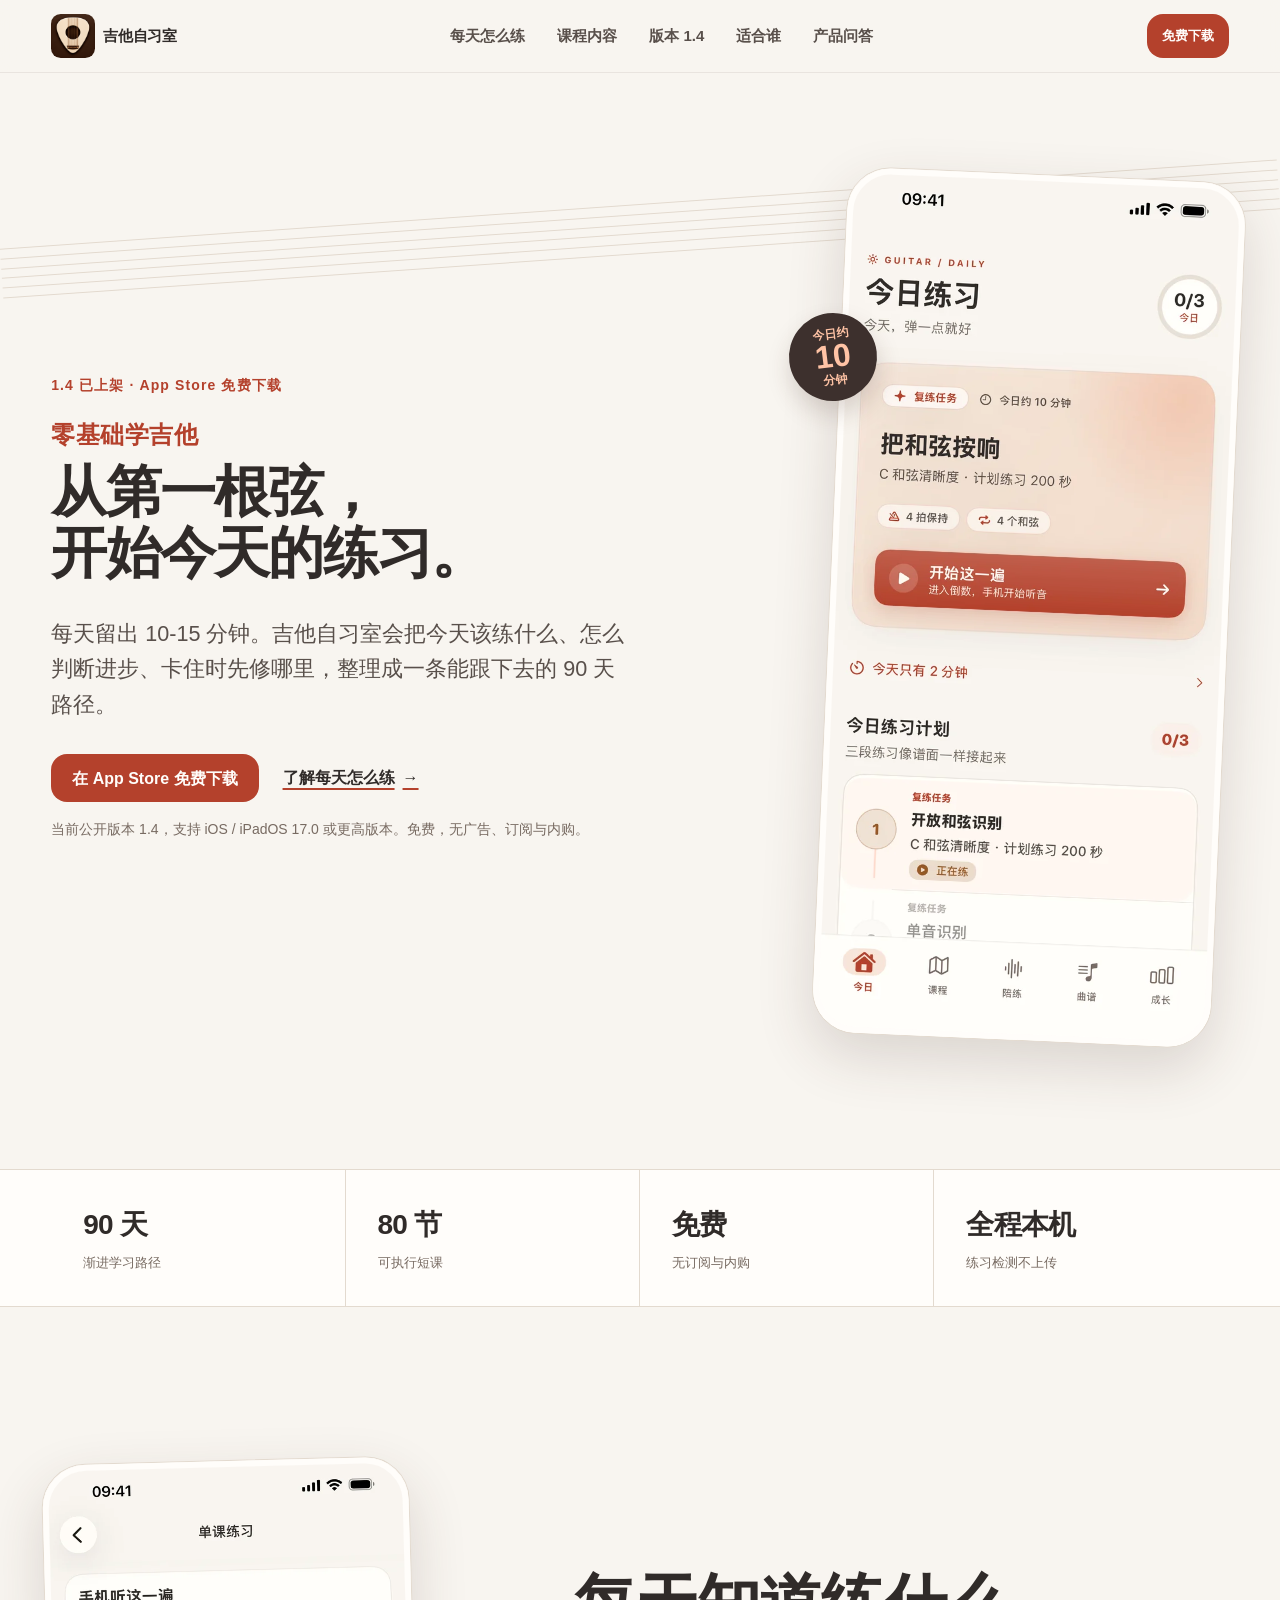
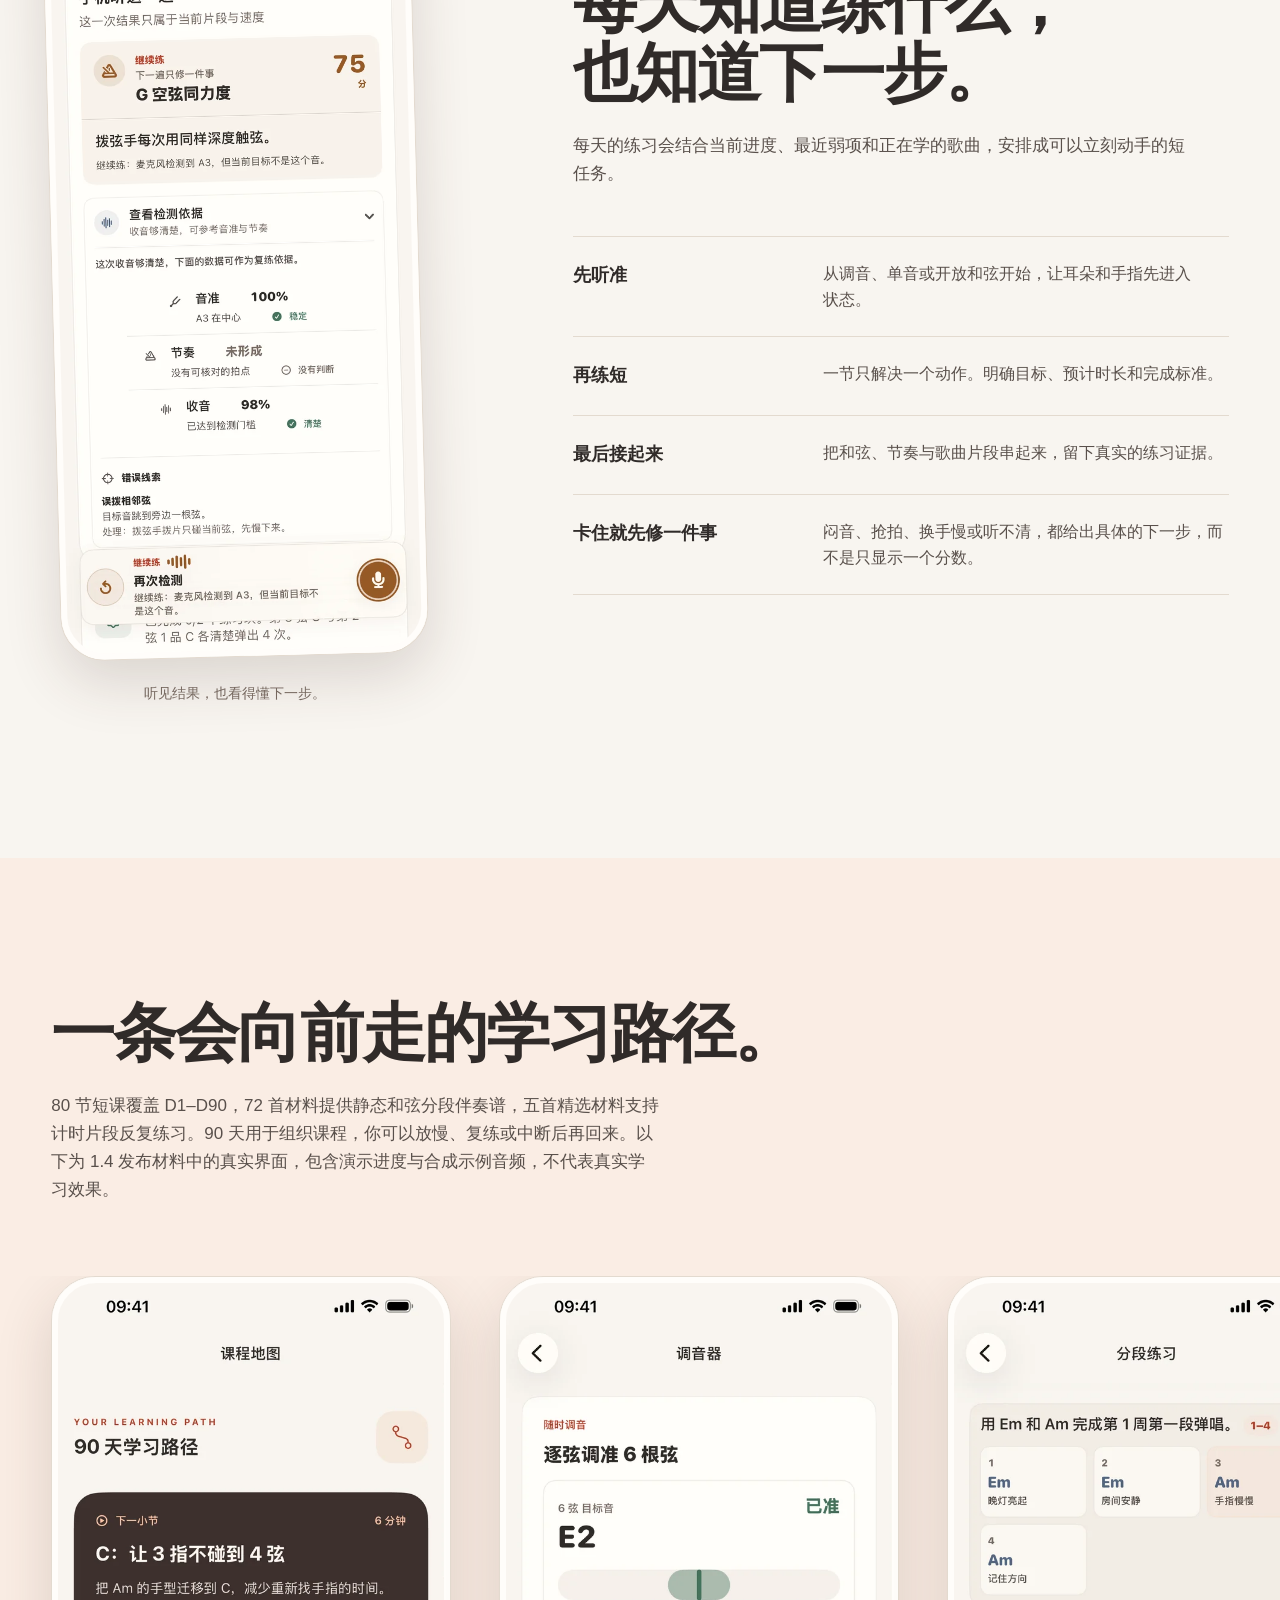
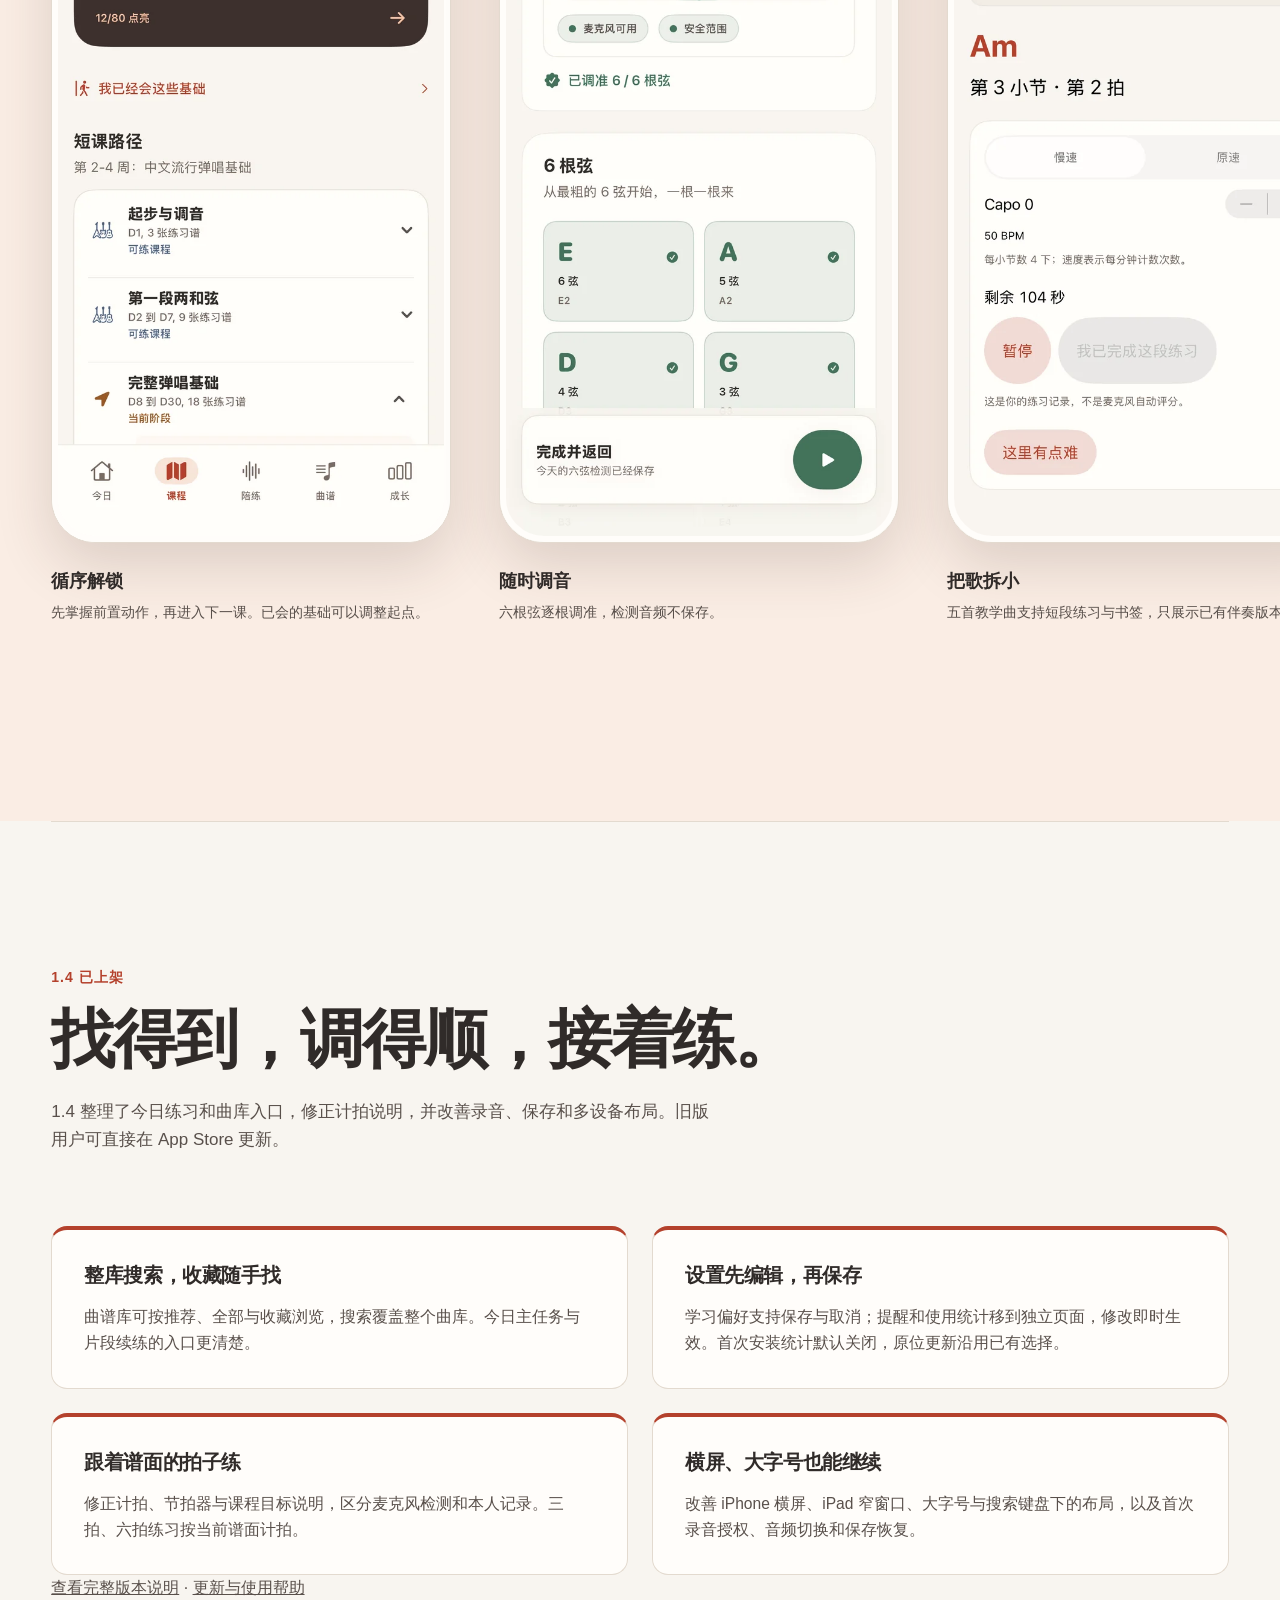
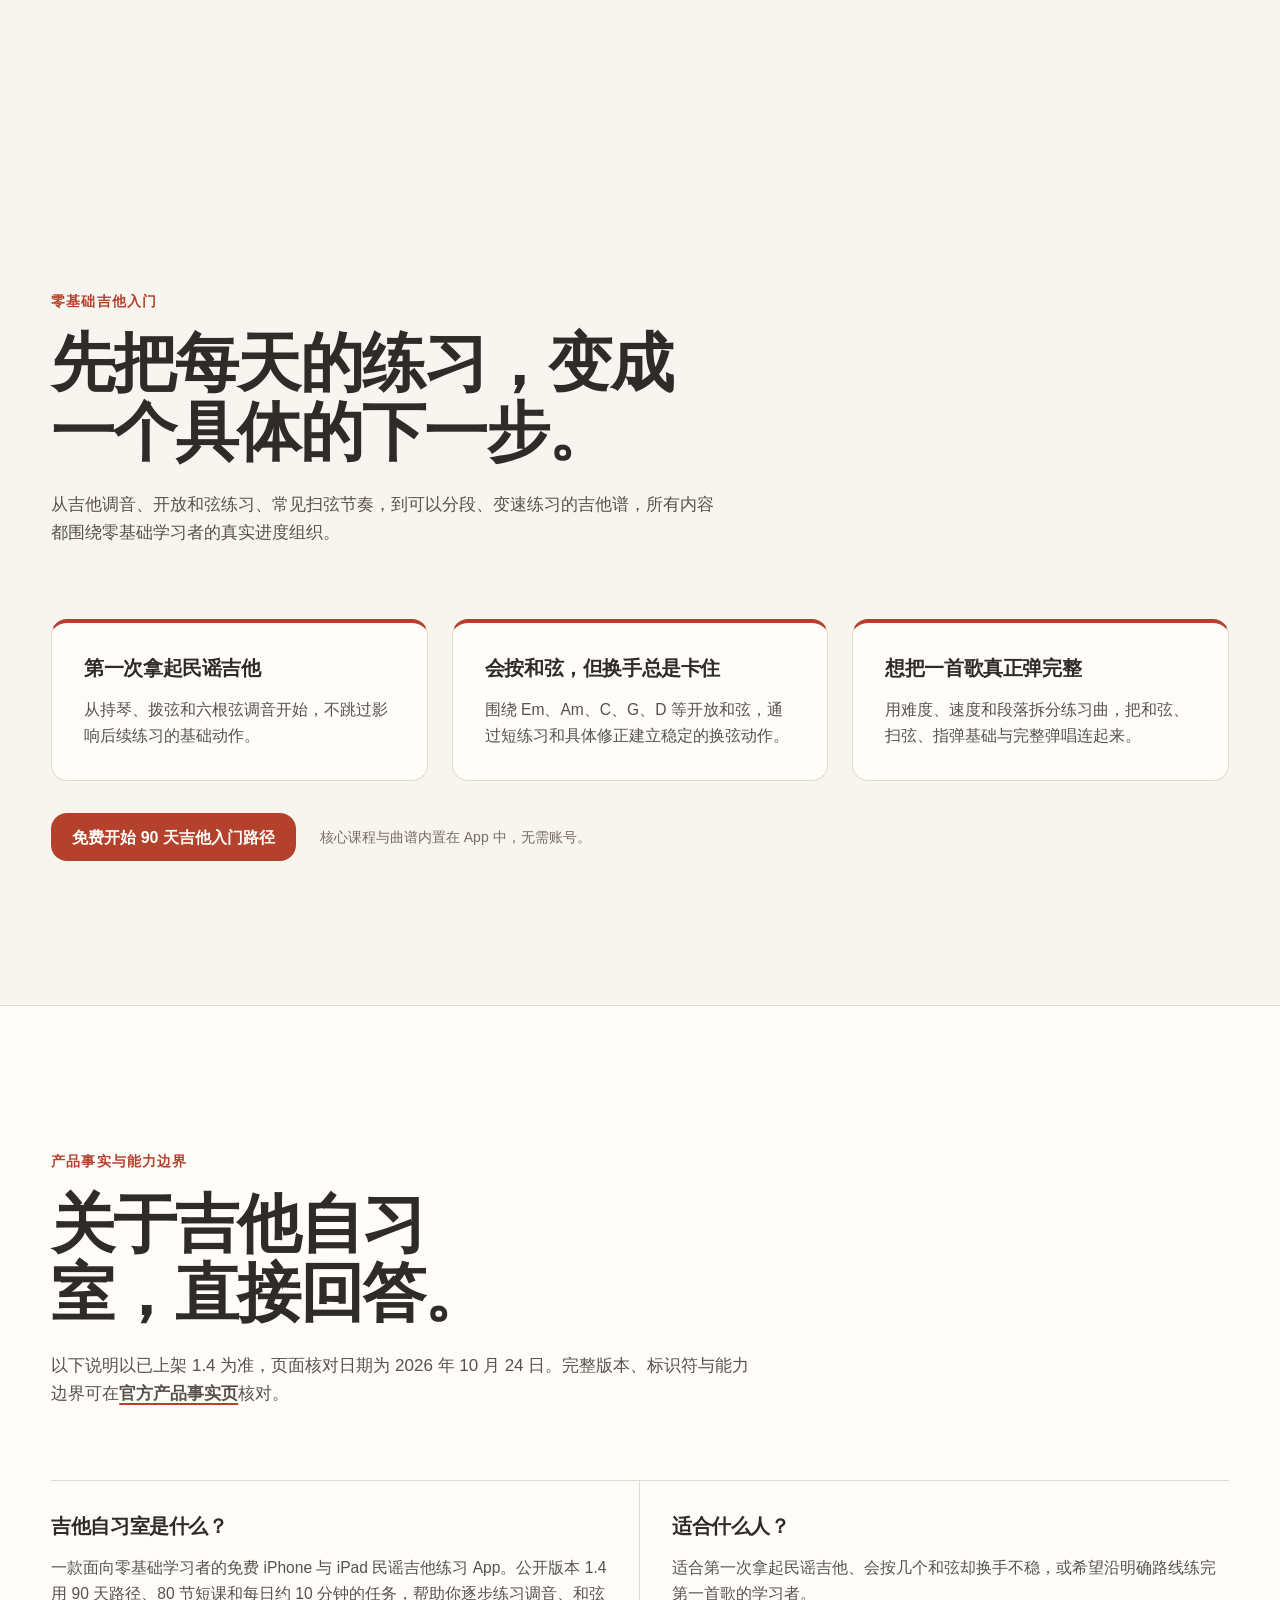
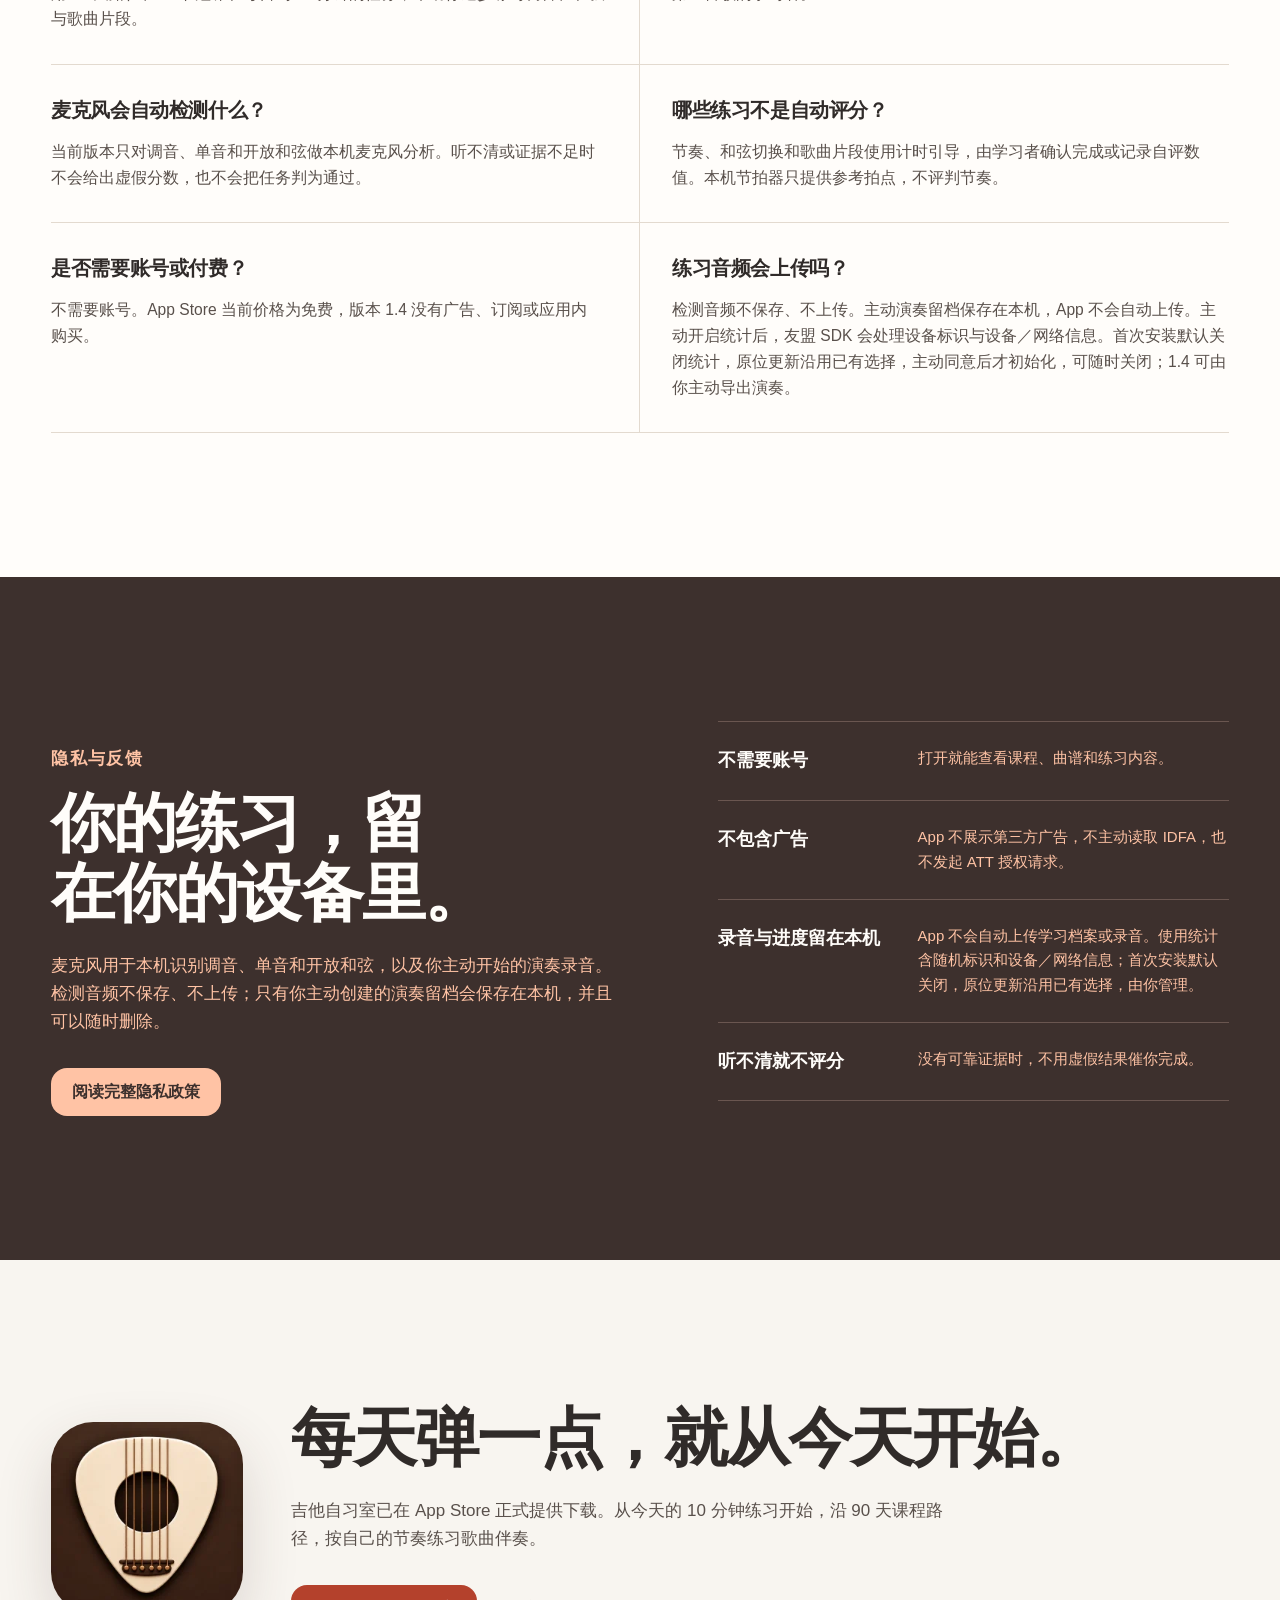
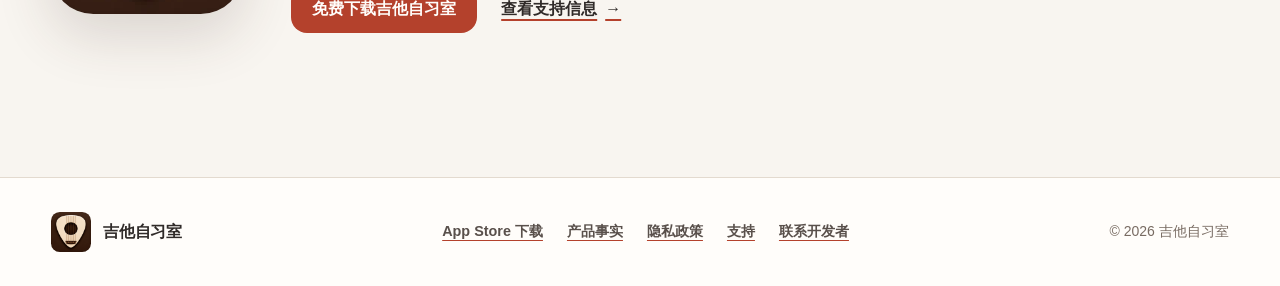
==== commit 09fe33f0: "Publish 1.4 launch website, support, privacy and search metadata" ====
--- a/index.html
+++ b/index.html
@@ -4,7 +4,7 @@
   <meta charset="utf-8">
   <meta name="viewport" content="width=device-width, initial-scale=1, viewport-fit=cover">
   <title>吉他自习室：零基础学吉他｜90 天民谣吉他入门 App</title>
-  <meta name="description" content="吉他自习室 1.3 已上架：免费 iPhone 与 iPad 吉他入门 App，90 天路径、80 节短课、72 首教学曲、本机调音与和弦反馈。支持两分钟练习、分段续练、录音对比与导出，无广告、订阅或内购。">
+  <meta name="description" content="吉他自习室 1.4：免费 iPhone 与 iPad 吉他入门 App。80 节短课覆盖 90 天路径，72 首和弦分段伴奏材料，本机调音、片段慢练与录音对比。支持全曲库搜索，无广告、订阅或内购。">
   <meta name="robots" content="index, follow, max-image-preview:large, max-snippet:-1, max-video-preview:-1">
   <meta name="google-site-verification" content="8ZJPCPf4ZDXOyR88ShC7PA1WEXwOOsnh5gwaEaTg8Bg">
   <meta name="application-name" content="吉他自习室">
@@ -15,7 +15,7 @@
   <meta property="og:locale" content="zh_CN">
   <meta property="og:site_name" content="吉他自习室">
   <meta property="og:title" content="吉他自习室：零基础学吉他｜90 天民谣吉他入门 App">
-  <meta property="og:description" content="吉他自习室 1.3 已上架：免费 iPhone 与 iPad 吉他入门 App，90 天路径、80 节短课、72 首教学曲、本机调音与和弦反馈。支持两分钟练习、分段续练、录音对比与导出，无广告、订阅或内购。">
+  <meta property="og:description" content="吉他自习室 1.4：免费 iPhone 与 iPad 吉他入门 App。80 节短课覆盖 90 天路径，72 首和弦分段伴奏材料，本机调音、片段慢练与录音对比。支持全曲库搜索，无广告、订阅或内购。">
   <meta property="og:url" content="https://weizhichao1027-collab.github.io/xianlian-legal/">
   <meta property="og:image" content="https://weizhichao1027-collab.github.io/xianlian-legal/assets/og-cover.png">
   <meta property="og:image:secure_url" content="https://weizhichao1027-collab.github.io/xianlian-legal/assets/og-cover.png">
@@ -25,7 +25,7 @@
   <meta property="og:image:alt" content="吉他自习室 App 的 90 天吉他入门路径与今日练习页面">
   <meta name="twitter:card" content="summary_large_image">
   <meta name="twitter:title" content="吉他自习室：零基础学吉他｜90 天民谣吉他入门 App">
-  <meta name="twitter:description" content="吉他自习室 1.3 已上架：免费 iPhone 与 iPad 吉他入门 App，90 天路径、80 节短课、72 首教学曲、本机调音与和弦反馈。支持两分钟练习、分段续练、录音对比与导出，无广告、订阅或内购。">
+  <meta name="twitter:description" content="吉他自习室 1.4：免费 iPhone 与 iPad 吉他入门 App。80 节短课覆盖 90 天路径，72 首和弦分段伴奏材料，本机调音、片段慢练与录音对比。支持全曲库搜索，无广告、订阅或内购。">
   <meta name="twitter:image" content="https://weizhichao1027-collab.github.io/xianlian-legal/assets/og-cover.png">
   <meta name="twitter:image:alt" content="吉他自习室 App 的 90 天吉他入门路径与今日练习页面">
   <link rel="canonical" href="https://weizhichao1027-collab.github.io/xianlian-legal/">
@@ -86,7 +86,7 @@
       "@id": "https://weizhichao1027-collab.github.io/xianlian-legal/#app",
       "name": "吉他自习室：零基础学吉他",
       "alternateName": "吉他自习室 App",
-      "description": "吉他自习室 1.3 已上架：免费 iPhone 与 iPad 吉他入门 App，90 天路径、80 节短课、72 首教学曲、本机调音与和弦反馈。支持两分钟练习、分段续练、录音对比与导出，无广告、订阅或内购。",
+      "description": "吉他自习室 1.4 是免费 iPhone 与 iPad 民谣吉他练习 App，提供 80 节短课、72 首静态和弦分段伴奏材料、本机调音、片段续练与录音对比，无广告、订阅或内购。",
       "url": "https://weizhichao1027-collab.github.io/xianlian-legal/",
       "downloadUrl": "https://apps.apple.com/cn/app/id6788635183",
       "installUrl": "https://apps.apple.com/cn/app/id6788635183",
@@ -99,7 +99,7 @@
       ],
       "softwareRequirements": "需要 iOS 17.0 或 iPadOS 17.0 或更高版本",
       "permissions": "麦克风权限可选，仅用于本机调音、单音、开放和弦检测，以及用户主动开始的本机演奏留档",
-      "softwareVersion": "1.3",
+      "softwareVersion": "1.4",
       "contentRating": "4+",
       "isAccessibleForFree": true,
       "audience": {
@@ -128,16 +128,16 @@
         "@id": "https://weizhichao1027-collab.github.io/xianlian-legal/#developer"
       },
       "softwareHelp": "https://weizhichao1027-collab.github.io/xianlian-legal/support.html",
-      "releaseNotes": "1.3：首次收音引导、两分钟练习、分段续练、录音比较与导出、保存失败重试、iPad 布局和默认关闭的使用统计。",
+      "releaseNotes": "1.4：优化今日主任务与续练，新增收藏筛选和全曲库搜索；偏好支持保存与取消，提醒和统计独立管理；修正计拍说明，改善录音保存、横屏、大字号和13种语言提示。",
       "featureList": [
-        "90 天路径与 80 节短课",
-        "72 首原创与公版教学曲",
+        "80 节短课覆盖 D1–D90；按自己的节奏复练",
+        "72 首静态和弦分段伴奏材料",
         "本机调音、单音与开放和弦反馈",
-        "两分钟计时练习与未完成块续练",
-        "五首歌曲分段书签及 70%／原速节拍练习",
-        "同条件录音比较、里程碑保留与主动导出",
-        "iPad 窗口和大字号适配",
-        "使用统计默认关闭，主动同意后启用"
+        "五首精选材料的片段计时重复与 70% 慢练",
+        "同条件录音回听、里程碑保留与主动导出",
+        "推荐、全部、收藏与全曲库搜索",
+        "iPhone 横屏、iPad 窄窗口与大字号布局",
+        "首次安装统计默认关闭，更新沿用已有选择，主动同意后启用"
       ],
       "screenshot": [
         "https://weizhichao1027-collab.github.io/xianlian-legal/assets/today.webp",
@@ -148,7 +148,7 @@
         "https://weizhichao1027-collab.github.io/xianlian-legal/assets/growth.webp"
       ],
       "datePublished": "2026-07-23",
-      "dateModified": "2026-10-04",
+      "dateModified": "2026-10-24",
       "offers": {
         "@type": "Offer",
         "url": "https://apps.apple.com/cn/app/id6788635183",
@@ -172,7 +172,7 @@
       "@id": "https://weizhichao1027-collab.github.io/xianlian-legal/#webpage",
       "url": "https://weizhichao1027-collab.github.io/xianlian-legal/",
       "name": "吉他自习室：零基础学吉他｜90 天民谣吉他入门 App",
-      "description": "吉他自习室 1.3 已上架：免费 iPhone 与 iPad 吉他入门 App，90 天路径、80 节短课、72 首教学曲、本机调音与和弦反馈。支持两分钟练习、分段续练、录音对比与导出，无广告、订阅或内购。",
+      "description": "吉他自习室 1.4：免费 iPhone 与 iPad 吉他入门 App。80 节短课覆盖 90 天路径，72 首和弦分段伴奏材料，本机调音、片段慢练与录音对比。支持全曲库搜索，无广告、订阅或内购。",
       "isPartOf": {
         "@id": "https://weizhichao1027-collab.github.io/xianlian-legal/#website"
       },
@@ -185,7 +185,7 @@
       "primaryImageOfPage": {
         "@id": "https://weizhichao1027-collab.github.io/xianlian-legal/#primaryimage"
       },
-      "dateModified": "2026-10-04",
+      "dateModified": "2026-10-24",
       "relatedLink": [
         "https://weizhichao1027-collab.github.io/xianlian-legal/about.html",
         "https://weizhichao1027-collab.github.io/xianlian-legal/support.html",
@@ -208,7 +208,7 @@
           "name": "吉他自习室是什么？",
           "acceptedAnswer": {
             "@type": "Answer",
-            "text": "一款面向零基础学习者的免费 iPhone 与 iPad 民谣吉他练习 App。公开版本 1.3 用 90 天路径、80 节短课和每日约 10 分钟的任务，帮助你逐步练习调音、和弦与歌曲片段。"
+            "text": "一款面向零基础学习者的免费 iPhone 与 iPad 民谣吉他练习 App。公开版本 1.4 用 90 天路径、80 节短课和每日约 10 分钟的任务，帮助你逐步练习调音、和弦与歌曲片段。"
           }
         },
         {
@@ -232,7 +232,7 @@
           "name": "哪些练习不是自动评分？",
           "acceptedAnswer": {
             "@type": "Answer",
-            "text": "节奏、和弦切换和歌曲片段使用计时引导，由学习者手动确认完成。本机节拍器只提供参考拍点，不评判节奏。"
+            "text": "节奏、和弦切换和歌曲片段使用计时引导，由学习者确认完成或记录自评数值。本机节拍器只提供参考拍点，不评判节奏。"
           }
         },
         {
@@ -240,7 +240,7 @@
           "name": "是否需要账号或付费？",
           "acceptedAnswer": {
             "@type": "Answer",
-            "text": "不需要账号。App Store 当前价格为免费，版本 1.3 没有广告、订阅或应用内购买。"
+            "text": "不需要账号。App Store 当前价格为免费，版本 1.4 没有广告、订阅或应用内购买。"
           }
         },
         {
@@ -248,7 +248,7 @@
           "name": "练习音频会上传吗？",
           "acceptedAnswer": {
             "@type": "Answer",
-            "text": "检测音频不保存、不上传。主动演奏留档保存在本机，App 不会自动上传。主动开启统计后，友盟 SDK 会处理设备标识与设备／网络信息。1.3 默认关闭统计，主动同意后才初始化，可随时关闭；1.3 可由你主动导出演奏。"
+            "text": "检测音频不保存、不上传。主动演奏留档保存在本机，App 不会自动上传。主动开启统计后，友盟 SDK 会处理设备标识与设备／网络信息。首次安装默认关闭统计，原位更新沿用已有选择，主动同意后才初始化，可随时关闭；1.4 可由你主动导出演奏。"
           }
         }
       ]
@@ -272,7 +272,7 @@
       <div class="nav-links">
         <a href="#daily">每天怎么练</a>
         <a href="#path">课程内容</a>
-        <a href="#release">版本 1.3</a>
+        <a href="#release">版本 1.4</a>
         <a href="#fit">适合谁</a>
         <a href="#facts">产品问答</a>
       </div>
@@ -288,19 +288,19 @@
 
       <div class="hero-shell">
         <div class="hero-copy">
-          <p class="eyebrow">1.3 已上架 · App Store 免费下载</p>
+          <p class="eyebrow">1.4 已上架 · App Store 免费下载</p>
           <h1 id="hero-title"><span class="hero-title-topic">零基础学吉他</span><span>从第一根弦，<br>开始今天的练习。</span></h1>
           <p class="hero-lede">每天留出 10-15 分钟。吉他自习室会把今天该练什么、怎么判断进步、卡住时先修哪里，整理成一条能跟下去的 90 天路径。</p>
           <div class="hero-actions">
             <a class="button button-primary" href="https://apps.apple.com/cn/app/id6788635183">在 App Store 免费下载</a>
             <a class="text-link" href="#daily">了解每天怎么练</a>
           </div>
-          <p class="availability">当前公开版本 1.3，支持 iOS / iPadOS 17.0 或更高版本。免费，无广告、订阅与内购。</p>
+          <p class="availability">当前公开版本 1.4，支持 iOS / iPadOS 17.0 或更高版本。免费，无广告、订阅与内购。</p>
         </div>
 
         <div class="hero-visual" role="group" aria-label="吉他自习室今日练习页面预览">
           <div class="phone-frame phone-frame-hero">
-            <img src="./assets/today.webp" width="660" height="1434" fetchpriority="high" decoding="async" alt="吉他自习室今日练习页面，显示六根弦调音任务、今日约 10 分钟和三段练习计划">
+            <img src="./assets/today.webp" width="660" height="1434" fetchpriority="high" decoding="async" alt="吉他自习室 1.4 今日练习页面，显示当前主任务、练习入口与今日计划">
           </div>
           <div class="practice-note" aria-hidden="true">
             <span>今日约</span>
@@ -323,7 +323,7 @@
     <section class="daily section-shell" id="daily" aria-labelledby="daily-title">
       <div class="daily-copy">
         <h2 id="daily-title">每天知道练什么，也知道下一步。</h2>
-        <p class="section-intro">不是把课程和曲谱堆在一起。每天的练习会结合当前进度、最近弱项和正在学的歌曲，安排成可以立刻动手的短任务。</p>
+        <p class="section-intro">每天的练习会结合当前进度、最近弱项和正在学的歌曲，安排成可以立刻动手的短任务。</p>
 
         <dl class="practice-rhythm">
           <div>
@@ -356,7 +356,7 @@
     <section class="path" id="path" aria-labelledby="path-title">
       <div class="section-shell path-heading">
         <h2 id="path-title">一条会向前走的学习路径。</h2>
-        <p>80 节短课和 72 首原创与公版练习曲，从开箱、持琴、调音开始，逐步进入开放和弦、扫弦、段落练习、指弹基础与完整弹唱。下面为 1.3 / Build 9 的简体中文实际界面截图。成长页上的天数和次数是演示数据，不是公开用户统计。</p>
+        <p>80 节短课覆盖 D1–D90，72 首材料提供静态和弦分段伴奏谱，五首精选材料支持计时片段反复练习。90 天用于组织课程，你可以放慢、复练或中断后再回来。以下为 1.4 发布材料中的真实界面，包含演示进度与合成示例音频，不代表真实学习效果。</p>
       </div>
 
       <p class="visually-hidden" id="screen-rail-help">使用左右方向键或水平滚动查看更多页面。</p>
@@ -375,32 +375,32 @@
         </figure>
         <figure class="screen-shot">
           <div class="phone-frame">
-            <img src="./assets/sheet-reader.webp" width="660" height="1434" loading="lazy" decoding="async" alt="1.3 曲谱页面，展示实际可用的和弦伴奏与分段练习">
+            <img src="./assets/sheet-reader.webp" width="660" height="1434" loading="lazy" decoding="async" alt="1.4 分段练习页面，展示歌曲短段、速度与静态和弦伴奏">
           </div>
           <figcaption><strong>把歌拆小</strong><span>五首教学曲支持短段练习与书签，只展示已有伴奏版本。</span></figcaption>
         </figure>
         <figure class="screen-shot">
           <div class="phone-frame">
-            <img src="./assets/growth.webp" width="660" height="1434" loading="lazy" decoding="async" alt="成长页面，展示由练习记录汇总的本周练习和能力变化。画面中的天数与次数是演示数据，不是公开用户统计">
-          </div>
-          <figcaption><strong>看见积累</strong><span>记录来自你自己的练习。示例中的天数和次数是演示数据。</span></figcaption>
+            <img src="./assets/growth.webp" width="660" height="1434" loading="lazy" decoding="async" alt="同条件演奏对比页面，按曲目、片段、速度和变调夹选择录音回听。画面使用合成示例音频，不代表真实学习效果">
+          </div>
+          <figcaption><strong>回听自己的变化</strong><span>并列回听相同条件下的作品，自己判断差别。截图为合成演示样本。</span></figcaption>
         </figure>
       </div>
     </section>
 
     <section class="release section-shell" id="release" aria-labelledby="release-title">
       <div class="fit-heading">
-        <p class="section-kicker">1.3 已上架</p>
-        <h2 id="release-title">从一根弦开始，把上次的练习接下去。</h2>
-        <p>第一次练习先确认声音清楚稳定，再学习调弦。每天有完整计划，忙的时候也可以先做两分钟计时练习。</p>
+        <p class="section-kicker">1.4 已上架</p>
+        <h2 id="release-title">找得到，调得顺，接着练。</h2>
+        <p>1.4 整理了今日练习和曲库入口，修正计拍说明，并改善录音、保存和多设备布局。旧版用户可直接在 App Store 更新。</p>
       </div>
       <div class="release-grid">
-        <article class="fit-card"><h3>练到哪里，下次接着来</h3><p>继续未完成的练习块。五首已有谱面的教学曲支持分段书签和 70%／原速节拍练习，让一小段先弹顺。</p></article>
-        <article class="fit-card"><h3>把听得见的进步留下来</h3><p>主动录下演奏，对比相同条件下的作品，保留里程碑，并通过系统分享面板导出重要录音。录音不会自动上传。</p></article>
-        <article class="fit-card"><h3>iPhone 与 iPad 都能舒展地练</h3><p>页面随横竖屏、窗口宽度和系统字号调整。切换布局保留当前练习与设置，收藏和变调夹更易点按。</p></article>
-        <article class="fit-card"><h3>统计由你选择</h3><p>分享使用统计默认关闭，主动同意后才启用。检测音频始终在本机分析；需要帮助时，可查看清晰的权限与保存失败指引。</p></article>
-      </div>
-      <p><a href="./about.html#release-1-3">查看完整版本说明</a> · <a href="./support.html">更新与使用帮助</a></p>
+        <article class="fit-card"><h3>整库搜索，收藏随手找</h3><p>曲谱库可按推荐、全部与收藏浏览，搜索覆盖整个曲库。今日主任务与片段续练的入口更清楚。</p></article>
+        <article class="fit-card"><h3>设置先编辑，再保存</h3><p>学习偏好支持保存与取消；提醒和使用统计移到独立页面，修改即时生效。首次安装统计默认关闭，原位更新沿用已有选择。</p></article>
+        <article class="fit-card"><h3>跟着谱面的拍子练</h3><p>修正计拍、节拍器与课程目标说明，区分麦克风检测和本人记录。三拍、六拍练习按当前谱面计拍。</p></article>
+        <article class="fit-card"><h3>横屏、大字号也能继续</h3><p>改善 iPhone 横屏、iPad 窄窗口、大字号与搜索键盘下的布局，以及首次录音授权、音频切换和保存恢复。</p></article>
+      </div>
+      <p><a href="./about.html#release-1-4">查看完整版本说明</a> · <a href="./support.html">更新与使用帮助</a></p>
     </section>
 
     <section class="fit section-shell" id="fit" aria-labelledby="fit-title">
@@ -438,13 +438,13 @@
         <div class="facts-heading">
           <p class="section-kicker">产品事实与能力边界</p>
           <h2 id="facts-title">关于吉他自习室，直接回答。</h2>
-          <p>以下说明以已上架 1.3 为准，页面核对日期为 <time datetime="2026-10-04">2026 年 10 月 4 日</time>。完整版本、标识符与能力边界可在<a href="./about.html">官方产品事实页</a>核对。</p>
+          <p>以下说明以已上架 1.4 为准，页面核对日期为 <time datetime="2026-10-24">2026 年 10 月 24 日</time>。完整版本、标识符与能力边界可在<a href="./about.html">官方产品事实页</a>核对。</p>
         </div>
 
         <div class="answer-grid">
           <article class="answer-card">
             <h3>吉他自习室是什么？</h3>
-            <p>一款面向零基础学习者的免费 iPhone 与 iPad 民谣吉他练习 App。公开版本 1.3 用 90 天路径、80 节短课和每日约 10 分钟的任务，帮助你逐步练习调音、和弦与歌曲片段。</p>
+            <p>一款面向零基础学习者的免费 iPhone 与 iPad 民谣吉他练习 App。公开版本 1.4 用 90 天路径、80 节短课和每日约 10 分钟的任务，帮助你逐步练习调音、和弦与歌曲片段。</p>
           </article>
           <article class="answer-card">
             <h3>适合什么人？</h3>
@@ -456,15 +456,15 @@
           </article>
           <article class="answer-card">
             <h3>哪些练习不是自动评分？</h3>
-            <p>节奏、和弦切换和歌曲片段使用计时引导，由学习者手动确认完成。本机节拍器只提供参考拍点，不评判节奏。</p>
+            <p>节奏、和弦切换和歌曲片段使用计时引导，由学习者确认完成或记录自评数值。本机节拍器只提供参考拍点，不评判节奏。</p>
           </article>
           <article class="answer-card">
             <h3>是否需要账号或付费？</h3>
-            <p>不需要账号。App Store 当前价格为免费，版本 1.3 没有广告、订阅或应用内购买。</p>
+            <p>不需要账号。App Store 当前价格为免费，版本 1.4 没有广告、订阅或应用内购买。</p>
           </article>
           <article class="answer-card">
             <h3>练习音频会上传吗？</h3>
-            <p>检测音频不保存、不上传。主动演奏留档保存在本机，App 不会自动上传。主动开启统计后，友盟 SDK 会处理设备标识与设备／网络信息。1.3 默认关闭统计，主动同意后才初始化，可随时关闭；1.3 可由你主动导出演奏。</p>
+            <p>检测音频不保存、不上传。主动演奏留档保存在本机，App 不会自动上传。主动开启统计后，友盟 SDK 会处理设备标识与设备／网络信息。首次安装默认关闭统计，原位更新沿用已有选择，主动同意后才初始化，可随时关闭；1.4 可由你主动导出演奏。</p>
           </article>
         </div>
       </div>
@@ -482,7 +482,7 @@
         <ul class="privacy-list">
           <li><strong>不需要账号</strong><span>打开就能查看课程、曲谱和练习内容。</span></li>
           <li><strong>不包含广告</strong><span>App 不展示第三方广告，不主动读取 IDFA，也不发起 ATT 授权请求。</span></li>
-          <li><strong>录音与进度留在本机</strong><span>App 不会自动上传学习档案或录音。使用统计含随机标识和设备／网络信息；1.3 默认关闭，由你选择开启。</span></li>
+          <li><strong>录音与进度留在本机</strong><span>App 不会自动上传学习档案或录音。使用统计含随机标识和设备／网络信息；首次安装默认关闭，原位更新沿用已有选择，由你管理。</span></li>
           <li><strong>听不清就不评分</strong><span>没有可靠证据时，不用虚假结果催你完成。</span></li>
         </ul>
       </div>
@@ -492,7 +492,7 @@
       <img class="closing-icon" src="./assets/app-icon.webp" width="256" height="256" alt="吉他自习室 App 图标，吉他拨片中间有六根琴弦">
       <div class="closing-copy">
         <h2 id="closing-title">每天弹一点，就从今天开始。</h2>
-        <p>吉他自习室已在 App Store 正式提供下载。从今天的 10 分钟练习开始，沿 90 天路径一步步弹完第一首歌。</p>
+        <p>吉他自习室已在 App Store 正式提供下载。从今天的 10 分钟练习开始，沿 90 天课程路径，按自己的节奏练习歌曲伴奏。</p>
         <div class="closing-actions">
           <a class="button button-primary" href="https://apps.apple.com/cn/app/id6788635183">免费下载吉他自习室</a>
           <a class="text-link" href="./support.html">查看支持信息</a>
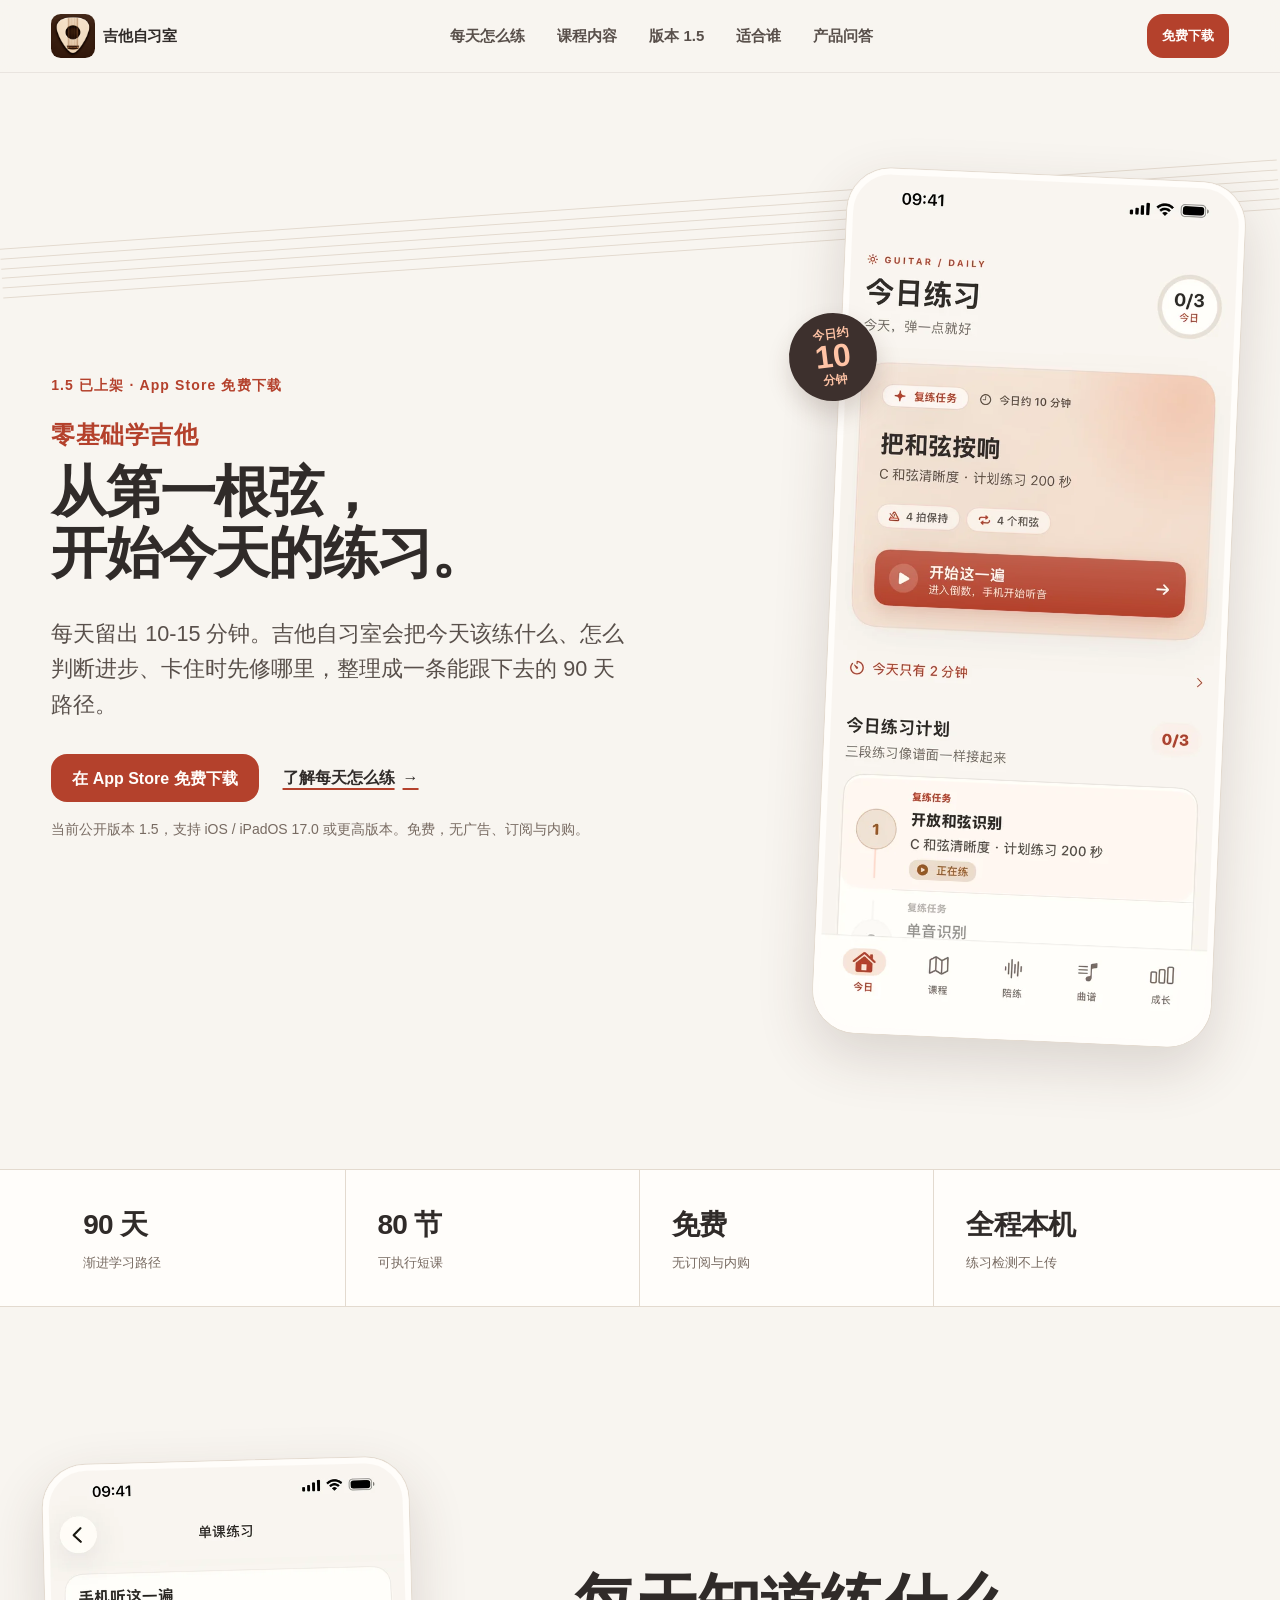
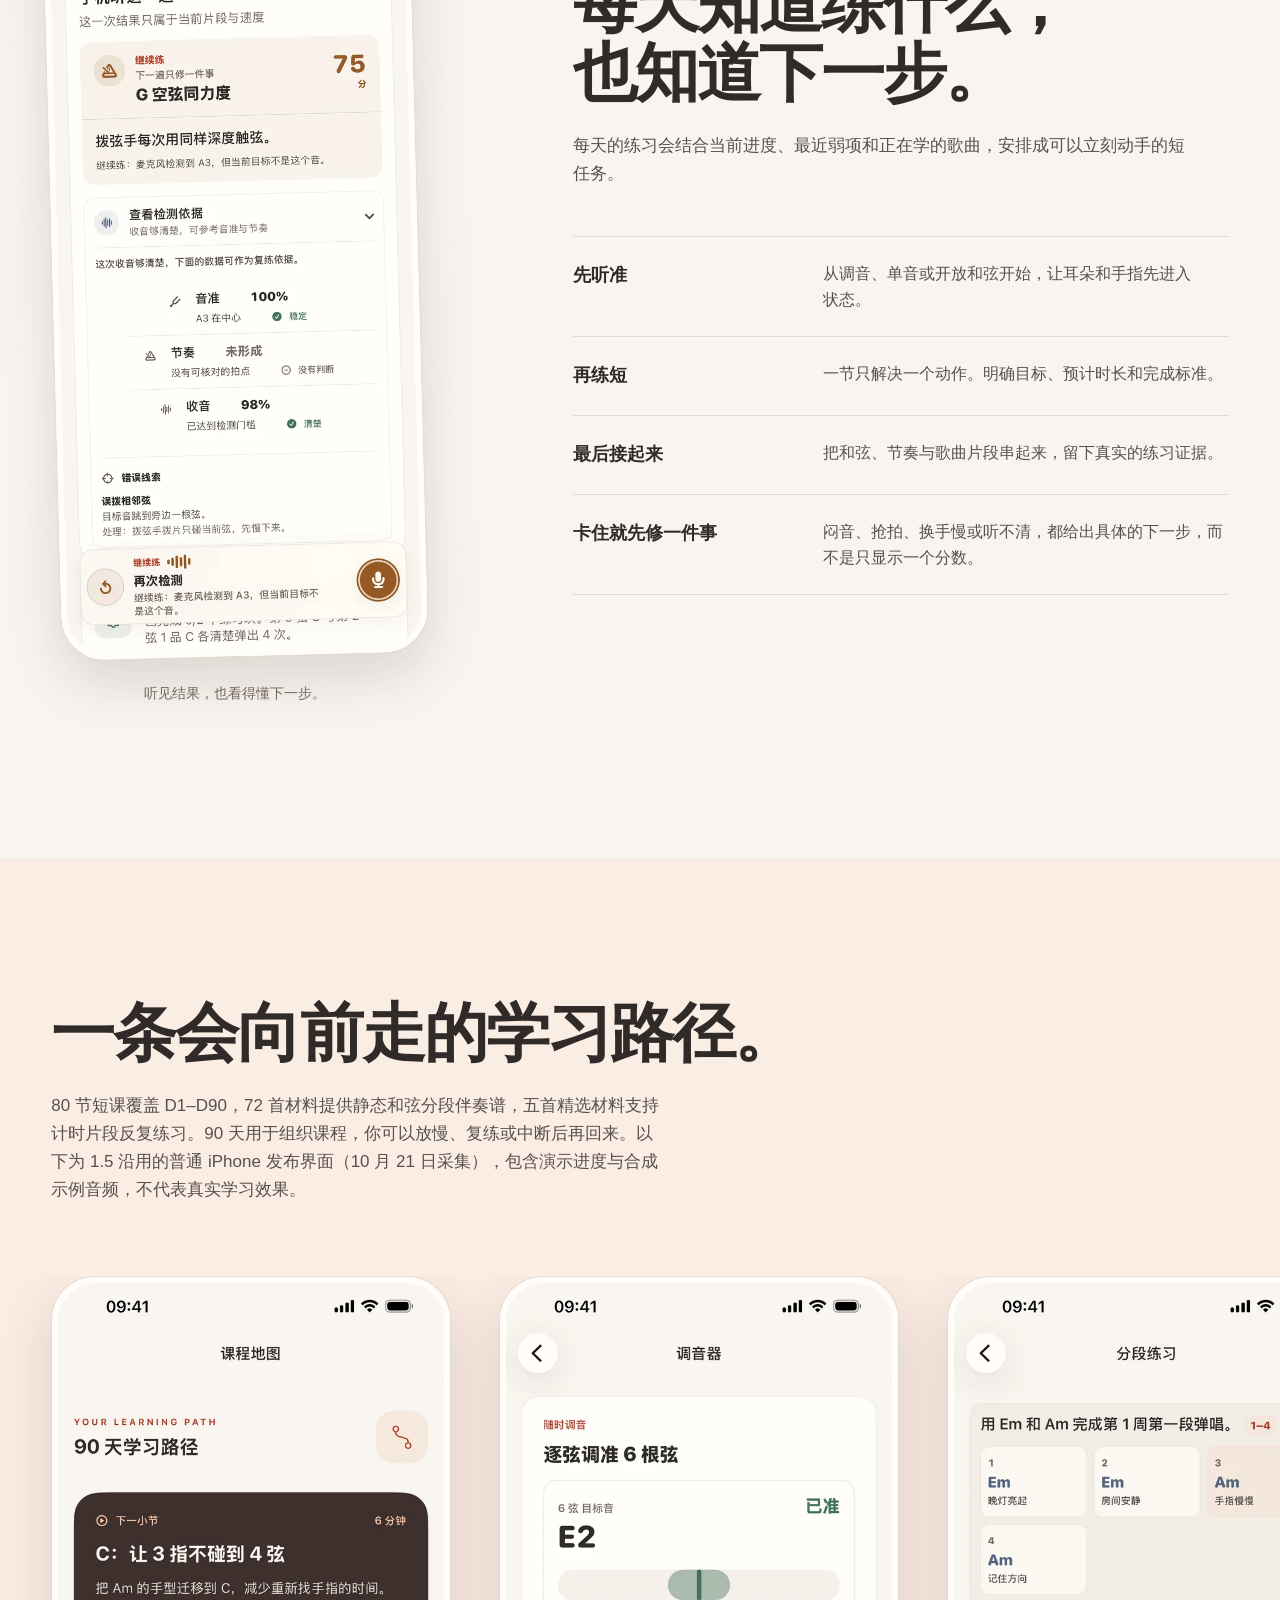
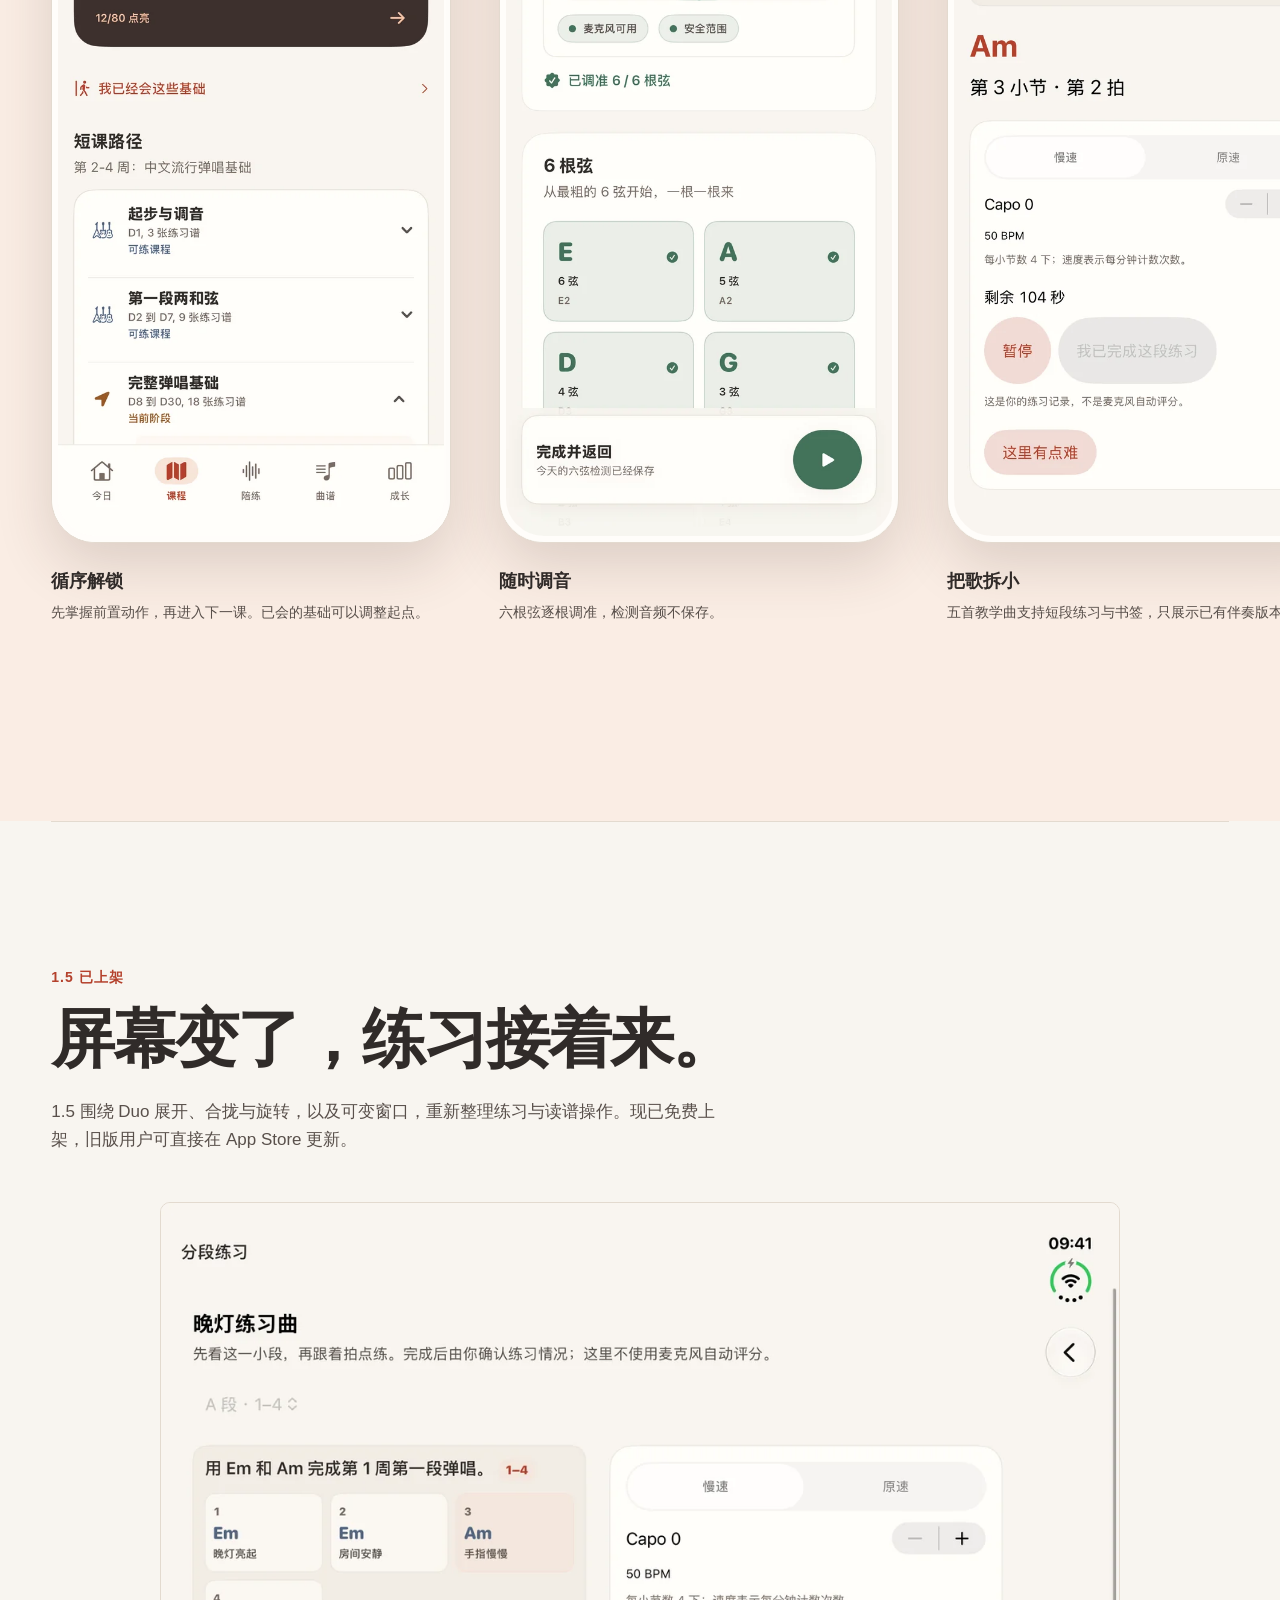
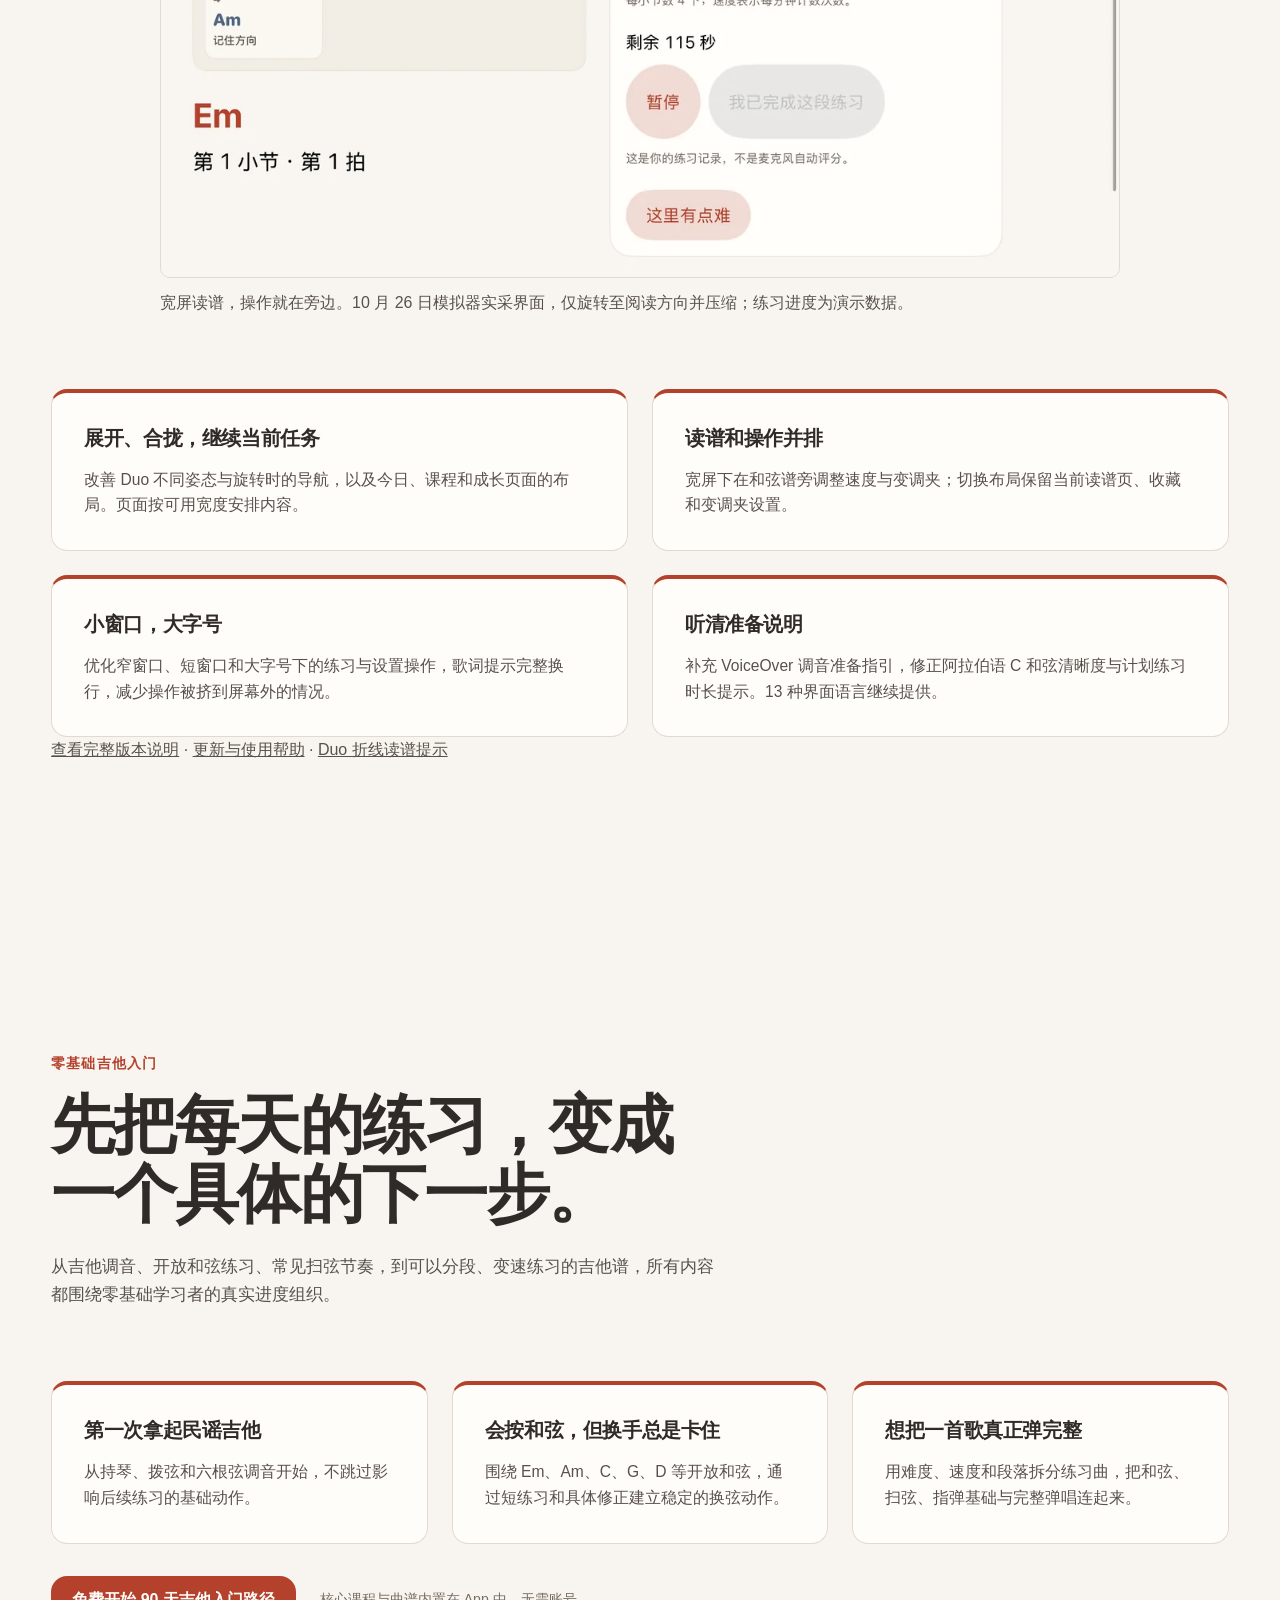
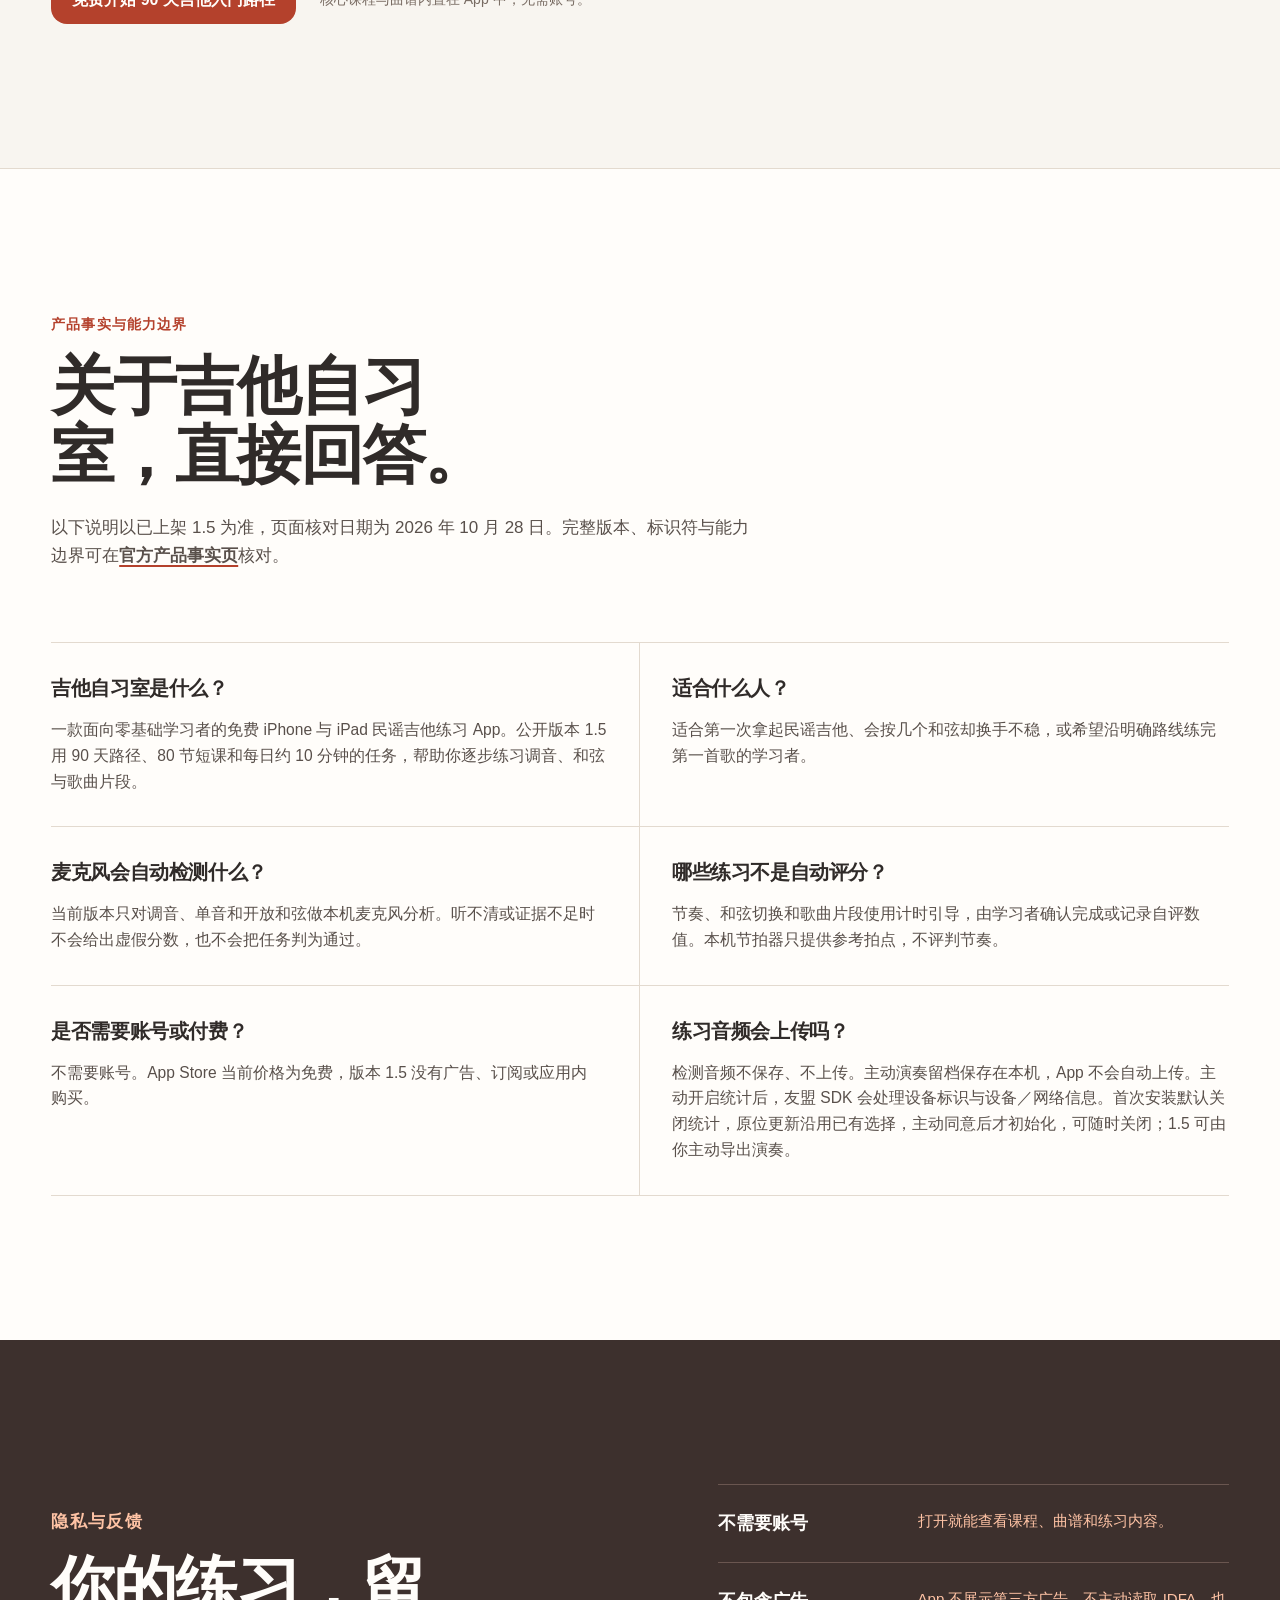
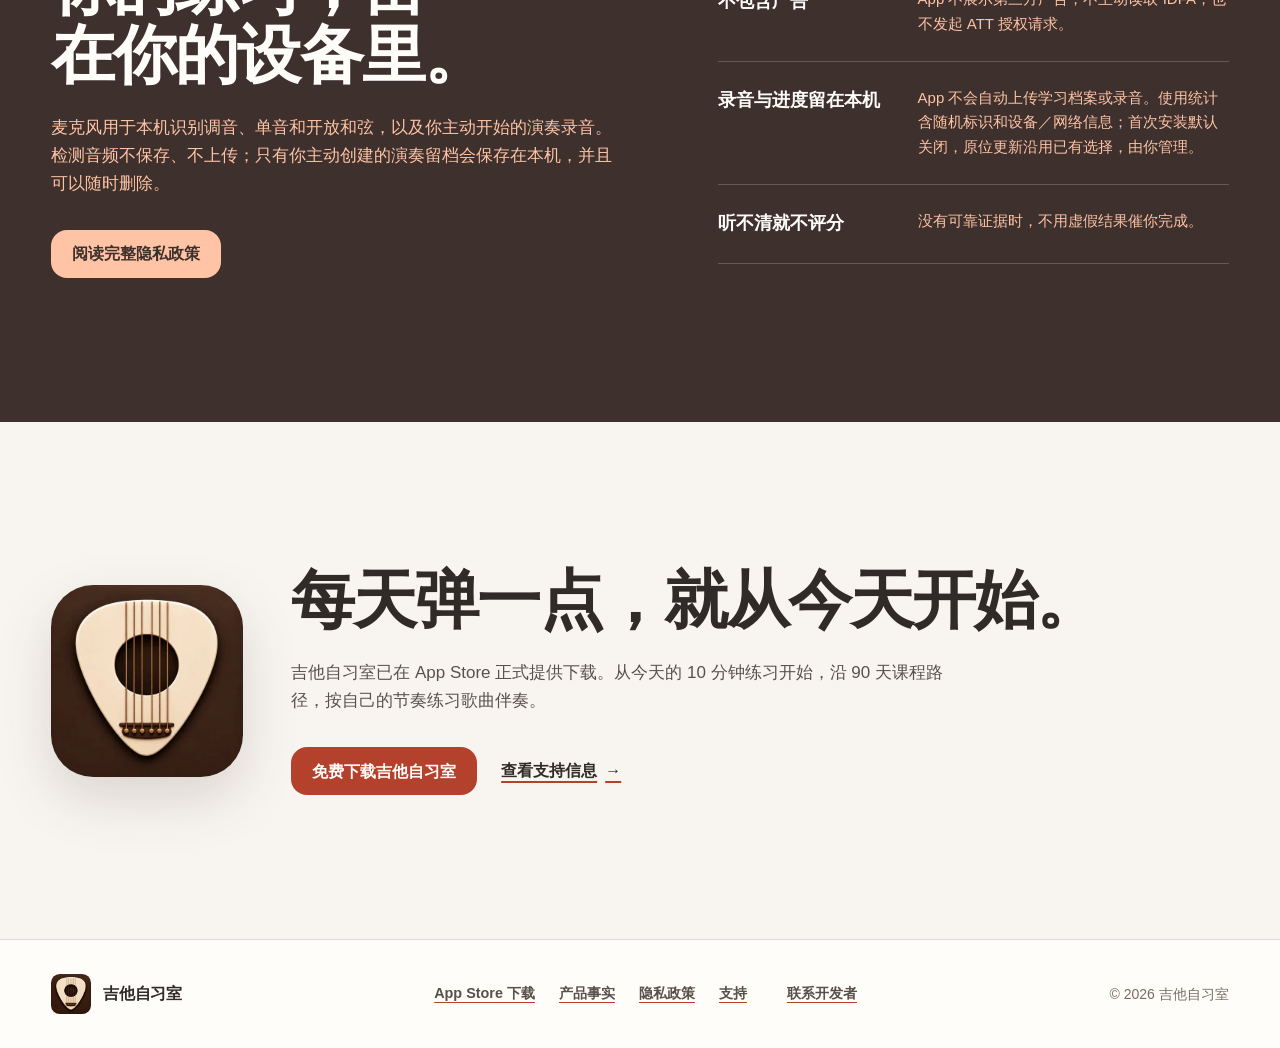
==== commit 665d727d: "Publish 1.5 launch website, support, privacy and SEO updates" ====
--- a/index.html
+++ b/index.html
@@ -4,7 +4,7 @@
   <meta charset="utf-8">
   <meta name="viewport" content="width=device-width, initial-scale=1, viewport-fit=cover">
   <title>吉他自习室：零基础学吉他｜90 天民谣吉他入门 App</title>
-  <meta name="description" content="吉他自习室 1.4：免费 iPhone 与 iPad 吉他入门 App。80 节短课覆盖 90 天路径，72 首和弦分段伴奏材料，本机调音、片段慢练与录音对比。支持全曲库搜索，无广告、订阅或内购。">
+  <meta name="description" content="吉他自习室 1.5：免费 iPhone 与 iPad 吉他入门 App。80 节短课覆盖 90 天路径，72 首和弦分段伴奏材料，本机调音、片段慢练与录音对比。优化 Duo 与可变窗口，无广告、订阅或内购。">
   <meta name="robots" content="index, follow, max-image-preview:large, max-snippet:-1, max-video-preview:-1">
   <meta name="google-site-verification" content="8ZJPCPf4ZDXOyR88ShC7PA1WEXwOOsnh5gwaEaTg8Bg">
   <meta name="application-name" content="吉他自习室">
@@ -15,7 +15,7 @@
   <meta property="og:locale" content="zh_CN">
   <meta property="og:site_name" content="吉他自习室">
   <meta property="og:title" content="吉他自习室：零基础学吉他｜90 天民谣吉他入门 App">
-  <meta property="og:description" content="吉他自习室 1.4：免费 iPhone 与 iPad 吉他入门 App。80 节短课覆盖 90 天路径，72 首和弦分段伴奏材料，本机调音、片段慢练与录音对比。支持全曲库搜索，无广告、订阅或内购。">
+  <meta property="og:description" content="吉他自习室 1.5：免费 iPhone 与 iPad 吉他入门 App。80 节短课覆盖 90 天路径，72 首和弦分段伴奏材料，本机调音、片段慢练与录音对比。优化 Duo 与可变窗口，无广告、订阅或内购。">
   <meta property="og:url" content="https://weizhichao1027-collab.github.io/xianlian-legal/">
   <meta property="og:image" content="https://weizhichao1027-collab.github.io/xianlian-legal/assets/og-cover.png">
   <meta property="og:image:secure_url" content="https://weizhichao1027-collab.github.io/xianlian-legal/assets/og-cover.png">
@@ -25,7 +25,7 @@
   <meta property="og:image:alt" content="吉他自习室 App 的 90 天吉他入门路径与今日练习页面">
   <meta name="twitter:card" content="summary_large_image">
   <meta name="twitter:title" content="吉他自习室：零基础学吉他｜90 天民谣吉他入门 App">
-  <meta name="twitter:description" content="吉他自习室 1.4：免费 iPhone 与 iPad 吉他入门 App。80 节短课覆盖 90 天路径，72 首和弦分段伴奏材料，本机调音、片段慢练与录音对比。支持全曲库搜索，无广告、订阅或内购。">
+  <meta name="twitter:description" content="吉他自习室 1.5：免费 iPhone 与 iPad 吉他入门 App。80 节短课覆盖 90 天路径，72 首和弦分段伴奏材料，本机调音、片段慢练与录音对比。优化 Duo 与可变窗口，无广告、订阅或内购。">
   <meta name="twitter:image" content="https://weizhichao1027-collab.github.io/xianlian-legal/assets/og-cover.png">
   <meta name="twitter:image:alt" content="吉他自习室 App 的 90 天吉他入门路径与今日练习页面">
   <link rel="canonical" href="https://weizhichao1027-collab.github.io/xianlian-legal/">
@@ -86,7 +86,7 @@
       "@id": "https://weizhichao1027-collab.github.io/xianlian-legal/#app",
       "name": "吉他自习室：零基础学吉他",
       "alternateName": "吉他自习室 App",
-      "description": "吉他自习室 1.4 是免费 iPhone 与 iPad 民谣吉他练习 App，提供 80 节短课、72 首静态和弦分段伴奏材料、本机调音、片段续练与录音对比，无广告、订阅或内购。",
+      "description": "吉他自习室 1.5 是免费 iPhone 与 iPad 民谣吉他练习 App，提供 80 节短课、72 首静态和弦分段伴奏材料、本机调音、片段续练与录音对比，无广告、订阅或内购。",
       "url": "https://weizhichao1027-collab.github.io/xianlian-legal/",
       "downloadUrl": "https://apps.apple.com/cn/app/id6788635183",
       "installUrl": "https://apps.apple.com/cn/app/id6788635183",
@@ -99,7 +99,7 @@
       ],
       "softwareRequirements": "需要 iOS 17.0 或 iPadOS 17.0 或更高版本",
       "permissions": "麦克风权限可选，仅用于本机调音、单音、开放和弦检测，以及用户主动开始的本机演奏留档",
-      "softwareVersion": "1.4",
+      "softwareVersion": "1.5",
       "contentRating": "4+",
       "isAccessibleForFree": true,
       "audience": {
@@ -128,7 +128,7 @@
         "@id": "https://weizhichao1027-collab.github.io/xianlian-legal/#developer"
       },
       "softwareHelp": "https://weizhichao1027-collab.github.io/xianlian-legal/support.html",
-      "releaseNotes": "1.4：优化今日主任务与续练，新增收藏筛选和全曲库搜索；偏好支持保存与取消，提醒和统计独立管理；修正计拍说明，改善录音保存、横屏、大字号和13种语言提示。",
+      "releaseNotes": "1.5：改善 iPhone Duo 展开、合拢和旋转时的导航与布局；宽屏读谱和操作并排，切换布局保留读谱页、收藏与变调夹设置；优化大字号、窄窗口、短窗口和 VoiceOver 调音准备说明；修正阿拉伯语 C 和弦及计划时长提示。",
       "featureList": [
         "80 节短课覆盖 D1–D90；按自己的节奏复练",
         "72 首静态和弦分段伴奏材料",
@@ -136,7 +136,7 @@
         "五首精选材料的片段计时重复与 70% 慢练",
         "同条件录音回听、里程碑保留与主动导出",
         "推荐、全部、收藏与全曲库搜索",
-        "iPhone 横屏、iPad 窄窗口与大字号布局",
+        "Duo 展开与旋转、iPad 可变窗口及大字号布局优化",
         "首次安装统计默认关闭，更新沿用已有选择，主动同意后启用"
       ],
       "screenshot": [
@@ -145,10 +145,11 @@
         "https://weizhichao1027-collab.github.io/xianlian-legal/assets/feedback.webp",
         "https://weizhichao1027-collab.github.io/xianlian-legal/assets/tuner.webp",
         "https://weizhichao1027-collab.github.io/xianlian-legal/assets/sheet-reader.webp",
-        "https://weizhichao1027-collab.github.io/xianlian-legal/assets/growth.webp"
+        "https://weizhichao1027-collab.github.io/xianlian-legal/assets/growth.webp",
+        "https://weizhichao1027-collab.github.io/xianlian-legal/assets/duo-practice.webp"
       ],
       "datePublished": "2026-07-23",
-      "dateModified": "2026-10-24",
+      "dateModified": "2026-10-28",
       "offers": {
         "@type": "Offer",
         "url": "https://apps.apple.com/cn/app/id6788635183",
@@ -172,7 +173,7 @@
       "@id": "https://weizhichao1027-collab.github.io/xianlian-legal/#webpage",
       "url": "https://weizhichao1027-collab.github.io/xianlian-legal/",
       "name": "吉他自习室：零基础学吉他｜90 天民谣吉他入门 App",
-      "description": "吉他自习室 1.4：免费 iPhone 与 iPad 吉他入门 App。80 节短课覆盖 90 天路径，72 首和弦分段伴奏材料，本机调音、片段慢练与录音对比。支持全曲库搜索，无广告、订阅或内购。",
+      "description": "吉他自习室 1.5：免费 iPhone 与 iPad 吉他入门 App。80 节短课覆盖 90 天路径，72 首和弦分段伴奏材料，本机调音、片段慢练与录音对比。优化 Duo 与可变窗口，无广告、订阅或内购。",
       "isPartOf": {
         "@id": "https://weizhichao1027-collab.github.io/xianlian-legal/#website"
       },
@@ -185,7 +186,7 @@
       "primaryImageOfPage": {
         "@id": "https://weizhichao1027-collab.github.io/xianlian-legal/#primaryimage"
       },
-      "dateModified": "2026-10-24",
+      "dateModified": "2026-10-28",
       "relatedLink": [
         "https://weizhichao1027-collab.github.io/xianlian-legal/about.html",
         "https://weizhichao1027-collab.github.io/xianlian-legal/support.html",
@@ -208,7 +209,7 @@
           "name": "吉他自习室是什么？",
           "acceptedAnswer": {
             "@type": "Answer",
-            "text": "一款面向零基础学习者的免费 iPhone 与 iPad 民谣吉他练习 App。公开版本 1.4 用 90 天路径、80 节短课和每日约 10 分钟的任务，帮助你逐步练习调音、和弦与歌曲片段。"
+            "text": "一款面向零基础学习者的免费 iPhone 与 iPad 民谣吉他练习 App。公开版本 1.5 用 90 天路径、80 节短课和每日约 10 分钟的任务，帮助你逐步练习调音、和弦与歌曲片段。"
           }
         },
         {
@@ -240,7 +241,7 @@
           "name": "是否需要账号或付费？",
           "acceptedAnswer": {
             "@type": "Answer",
-            "text": "不需要账号。App Store 当前价格为免费，版本 1.4 没有广告、订阅或应用内购买。"
+            "text": "不需要账号。App Store 当前价格为免费，版本 1.5 没有广告、订阅或应用内购买。"
           }
         },
         {
@@ -248,7 +249,7 @@
           "name": "练习音频会上传吗？",
           "acceptedAnswer": {
             "@type": "Answer",
-            "text": "检测音频不保存、不上传。主动演奏留档保存在本机，App 不会自动上传。主动开启统计后，友盟 SDK 会处理设备标识与设备／网络信息。首次安装默认关闭统计，原位更新沿用已有选择，主动同意后才初始化，可随时关闭；1.4 可由你主动导出演奏。"
+            "text": "检测音频不保存、不上传。主动演奏留档保存在本机，App 不会自动上传。主动开启统计后，友盟 SDK 会处理设备标识与设备／网络信息。首次安装默认关闭统计，原位更新沿用已有选择，主动同意后才初始化，可随时关闭；1.5 可由你主动导出演奏。"
           }
         }
       ]
@@ -272,7 +273,7 @@
       <div class="nav-links">
         <a href="#daily">每天怎么练</a>
         <a href="#path">课程内容</a>
-        <a href="#release">版本 1.4</a>
+        <a href="#release">版本 1.5</a>
         <a href="#fit">适合谁</a>
         <a href="#facts">产品问答</a>
       </div>
@@ -288,19 +289,19 @@
 
       <div class="hero-shell">
         <div class="hero-copy">
-          <p class="eyebrow">1.4 已上架 · App Store 免费下载</p>
+          <p class="eyebrow">1.5 已上架 · App Store 免费下载</p>
           <h1 id="hero-title"><span class="hero-title-topic">零基础学吉他</span><span>从第一根弦，<br>开始今天的练习。</span></h1>
           <p class="hero-lede">每天留出 10-15 分钟。吉他自习室会把今天该练什么、怎么判断进步、卡住时先修哪里，整理成一条能跟下去的 90 天路径。</p>
           <div class="hero-actions">
             <a class="button button-primary" href="https://apps.apple.com/cn/app/id6788635183">在 App Store 免费下载</a>
             <a class="text-link" href="#daily">了解每天怎么练</a>
           </div>
-          <p class="availability">当前公开版本 1.4，支持 iOS / iPadOS 17.0 或更高版本。免费，无广告、订阅与内购。</p>
+          <p class="availability">当前公开版本 1.5，支持 iOS / iPadOS 17.0 或更高版本。免费，无广告、订阅与内购。</p>
         </div>
 
         <div class="hero-visual" role="group" aria-label="吉他自习室今日练习页面预览">
           <div class="phone-frame phone-frame-hero">
-            <img src="./assets/today.webp" width="660" height="1434" fetchpriority="high" decoding="async" alt="吉他自习室 1.4 今日练习页面，显示当前主任务、练习入口与今日计划">
+            <img src="./assets/today.webp" width="660" height="1434" fetchpriority="high" decoding="async" alt="吉他自习室今日练习页面（1.5 沿用的普通 iPhone 界面），显示当前主任务、练习入口与今日计划">
           </div>
           <div class="practice-note" aria-hidden="true">
             <span>今日约</span>
@@ -356,7 +357,7 @@
     <section class="path" id="path" aria-labelledby="path-title">
       <div class="section-shell path-heading">
         <h2 id="path-title">一条会向前走的学习路径。</h2>
-        <p>80 节短课覆盖 D1–D90，72 首材料提供静态和弦分段伴奏谱，五首精选材料支持计时片段反复练习。90 天用于组织课程，你可以放慢、复练或中断后再回来。以下为 1.4 发布材料中的真实界面，包含演示进度与合成示例音频，不代表真实学习效果。</p>
+        <p>80 节短课覆盖 D1–D90，72 首材料提供静态和弦分段伴奏谱，五首精选材料支持计时片段反复练习。90 天用于组织课程，你可以放慢、复练或中断后再回来。以下为 1.5 沿用的普通 iPhone 发布界面（10 月 21 日采集），包含演示进度与合成示例音频，不代表真实学习效果。</p>
       </div>
 
       <p class="visually-hidden" id="screen-rail-help">使用左右方向键或水平滚动查看更多页面。</p>
@@ -375,7 +376,7 @@
         </figure>
         <figure class="screen-shot">
           <div class="phone-frame">
-            <img src="./assets/sheet-reader.webp" width="660" height="1434" loading="lazy" decoding="async" alt="1.4 分段练习页面，展示歌曲短段、速度与静态和弦伴奏">
+            <img src="./assets/sheet-reader.webp" width="660" height="1434" loading="lazy" decoding="async" alt="普通 iPhone 分段练习页面，展示歌曲短段、速度与静态和弦伴奏">
           </div>
           <figcaption><strong>把歌拆小</strong><span>五首教学曲支持短段练习与书签，只展示已有伴奏版本。</span></figcaption>
         </figure>
@@ -390,17 +391,21 @@
 
     <section class="release section-shell" id="release" aria-labelledby="release-title">
       <div class="fit-heading">
-        <p class="section-kicker">1.4 已上架</p>
-        <h2 id="release-title">找得到，调得顺，接着练。</h2>
-        <p>1.4 整理了今日练习和曲库入口，修正计拍说明，并改善录音、保存和多设备布局。旧版用户可直接在 App Store 更新。</p>
-      </div>
+        <p class="section-kicker">1.5 已上架</p>
+        <h2 id="release-title">屏幕变了，练习接着来。</h2>
+        <p>1.5 围绕 Duo 展开、合拢与旋转，以及可变窗口，重新整理练习与读谱操作。现已免费上架，旧版用户可直接在 App Store 更新。</p>
+      </div>
+      <figure class="release-shot">
+        <img src="./assets/duo-practice.webp" width="1200" height="844" loading="lazy" decoding="async" alt="1.5 Duo 展开后的分段练习真实界面，左侧显示和弦短段，右侧显示速度、变调夹和计时操作">
+        <figcaption>宽屏读谱，操作就在旁边。10 月 26 日模拟器实采界面，仅旋转至阅读方向并压缩；练习进度为演示数据。</figcaption>
+      </figure>
       <div class="release-grid">
-        <article class="fit-card"><h3>整库搜索，收藏随手找</h3><p>曲谱库可按推荐、全部与收藏浏览，搜索覆盖整个曲库。今日主任务与片段续练的入口更清楚。</p></article>
-        <article class="fit-card"><h3>设置先编辑，再保存</h3><p>学习偏好支持保存与取消；提醒和使用统计移到独立页面，修改即时生效。首次安装统计默认关闭，原位更新沿用已有选择。</p></article>
-        <article class="fit-card"><h3>跟着谱面的拍子练</h3><p>修正计拍、节拍器与课程目标说明，区分麦克风检测和本人记录。三拍、六拍练习按当前谱面计拍。</p></article>
-        <article class="fit-card"><h3>横屏、大字号也能继续</h3><p>改善 iPhone 横屏、iPad 窄窗口、大字号与搜索键盘下的布局，以及首次录音授权、音频切换和保存恢复。</p></article>
-      </div>
-      <p><a href="./about.html#release-1-4">查看完整版本说明</a> · <a href="./support.html">更新与使用帮助</a></p>
+        <article class="fit-card"><h3>展开、合拢，继续当前任务</h3><p>改善 Duo 不同姿态与旋转时的导航，以及今日、课程和成长页面的布局。页面按可用宽度安排内容。</p></article>
+        <article class="fit-card"><h3>读谱和操作并排</h3><p>宽屏下在和弦谱旁调整速度与变调夹；切换布局保留当前读谱页、收藏和变调夹设置。</p></article>
+        <article class="fit-card"><h3>小窗口，大字号</h3><p>优化窄窗口、短窗口和大字号下的练习与设置操作，歌词提示完整换行，减少操作被挤到屏幕外的情况。</p></article>
+        <article class="fit-card"><h3>听清准备说明</h3><p>补充 VoiceOver 调音准备指引，修正阿拉伯语 C 和弦清晰度与计划练习时长提示。13 种界面语言继续提供。</p></article>
+      </div>
+      <p><a href="./about.html#release-1-5">查看完整版本说明</a> · <a href="./support.html">更新与使用帮助</a> · <a href="./support.html#faq-25">Duo 折线读谱提示</a></p>
     </section>
 
     <section class="fit section-shell" id="fit" aria-labelledby="fit-title">
@@ -438,13 +443,13 @@
         <div class="facts-heading">
           <p class="section-kicker">产品事实与能力边界</p>
           <h2 id="facts-title">关于吉他自习室，直接回答。</h2>
-          <p>以下说明以已上架 1.4 为准，页面核对日期为 <time datetime="2026-10-24">2026 年 10 月 24 日</time>。完整版本、标识符与能力边界可在<a href="./about.html">官方产品事实页</a>核对。</p>
+          <p>以下说明以已上架 1.5 为准，页面核对日期为 <time datetime="2026-10-28">2026 年 10 月 28 日</time>。完整版本、标识符与能力边界可在<a href="./about.html">官方产品事实页</a>核对。</p>
         </div>
 
         <div class="answer-grid">
           <article class="answer-card">
             <h3>吉他自习室是什么？</h3>
-            <p>一款面向零基础学习者的免费 iPhone 与 iPad 民谣吉他练习 App。公开版本 1.4 用 90 天路径、80 节短课和每日约 10 分钟的任务，帮助你逐步练习调音、和弦与歌曲片段。</p>
+            <p>一款面向零基础学习者的免费 iPhone 与 iPad 民谣吉他练习 App。公开版本 1.5 用 90 天路径、80 节短课和每日约 10 分钟的任务，帮助你逐步练习调音、和弦与歌曲片段。</p>
           </article>
           <article class="answer-card">
             <h3>适合什么人？</h3>
@@ -460,11 +465,11 @@
           </article>
           <article class="answer-card">
             <h3>是否需要账号或付费？</h3>
-            <p>不需要账号。App Store 当前价格为免费，版本 1.4 没有广告、订阅或应用内购买。</p>
+            <p>不需要账号。App Store 当前价格为免费，版本 1.5 没有广告、订阅或应用内购买。</p>
           </article>
           <article class="answer-card">
             <h3>练习音频会上传吗？</h3>
-            <p>检测音频不保存、不上传。主动演奏留档保存在本机，App 不会自动上传。主动开启统计后，友盟 SDK 会处理设备标识与设备／网络信息。首次安装默认关闭统计，原位更新沿用已有选择，主动同意后才初始化，可随时关闭；1.4 可由你主动导出演奏。</p>
+            <p>检测音频不保存、不上传。主动演奏留档保存在本机，App 不会自动上传。主动开启统计后，友盟 SDK 会处理设备标识与设备／网络信息。首次安装默认关闭统计，原位更新沿用已有选择，主动同意后才初始化，可随时关闭；1.5 可由你主动导出演奏。</p>
           </article>
         </div>
       </div>
--- a/marketing.css
+++ b/marketing.css
@@ -1036,3 +1036,25 @@
     }
   }
 }
+
+@layer components {
+  .release-shot {
+    max-inline-size: 60rem;
+    margin-block: var(--space-2xl);
+    margin-inline: auto;
+  }
+
+  .release-shot img {
+    inline-size: 100%;
+    block-size: auto;
+    border: 1px solid var(--color-line);
+    border-radius: var(--radius-small);
+  }
+
+  .release-shot figcaption {
+    margin-block-start: var(--space-sm);
+    color: var(--color-graphite);
+    font-size: 1rem;
+    line-height: 1.65;
+  }
+}
--- a/site-accessibility.css
+++ b/site-accessibility.css
@@ -1,6 +1,7 @@
 /* Shared reading and keyboard navigation for official pages. */
 html { scroll-padding-top: 6rem; }
 body { overflow-wrap: anywhere; }
+nav a { min-inline-size: 44px; }
 a:focus-visible, [tabindex]:focus-visible { outline: 3px solid #a83b29; outline-offset: 5px; }
 .skip-link { position: absolute; left: 1rem; top: -8rem; z-index: 100; padding: 12px 18px; background: #fff; color: #302b29; }
 .skip-link:focus { top: 1rem; }
